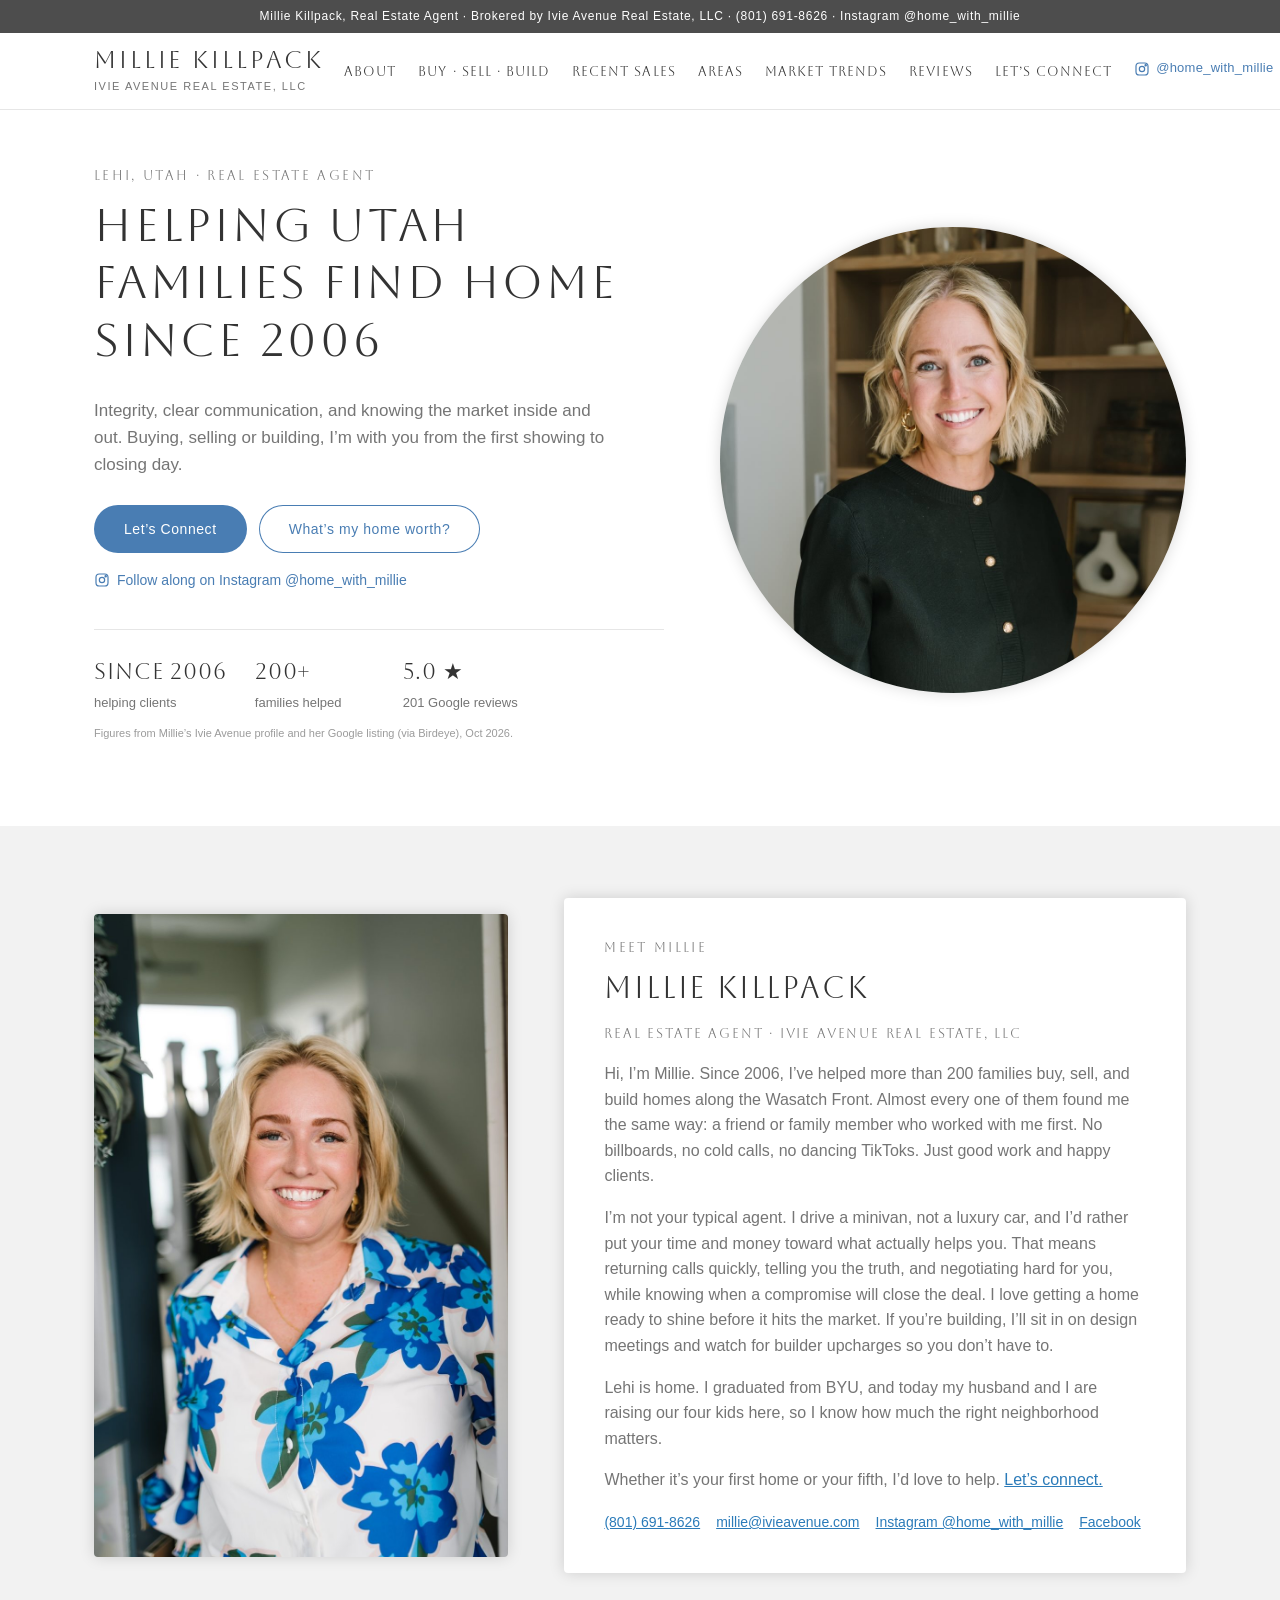
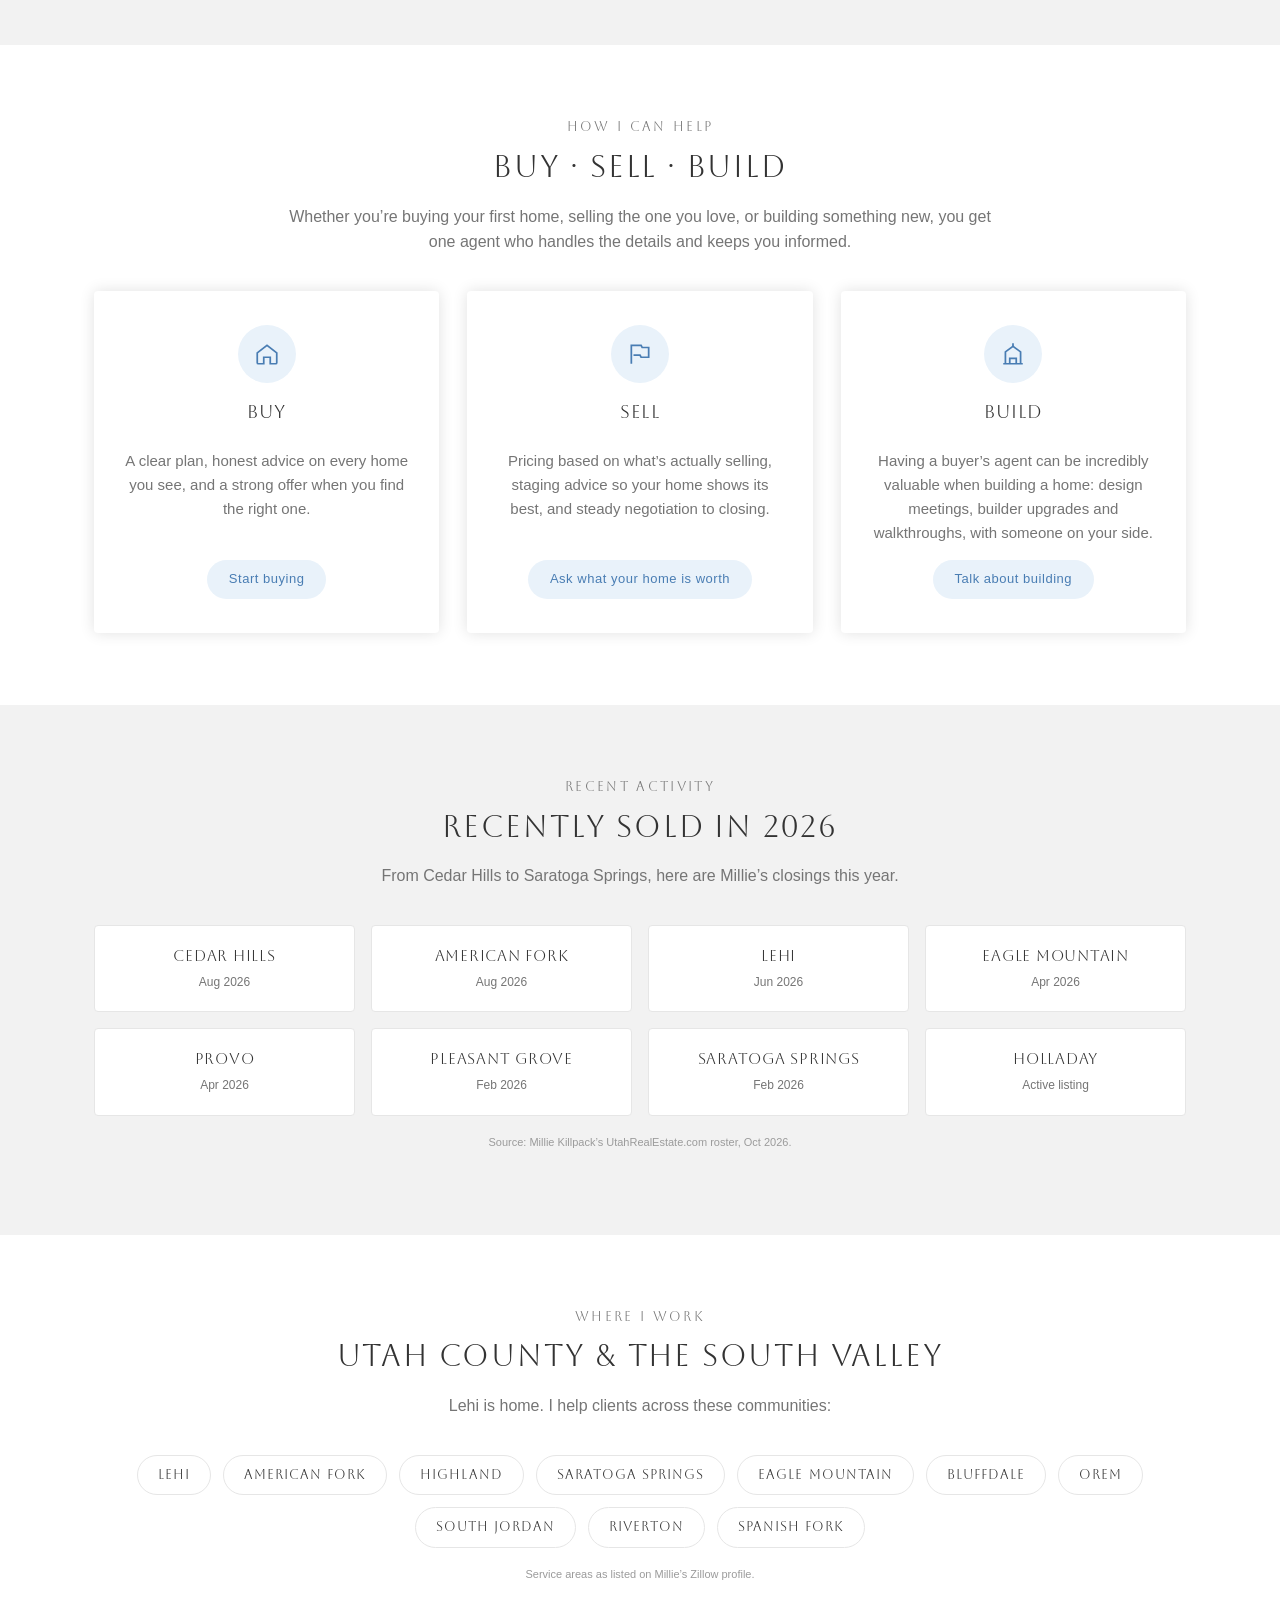
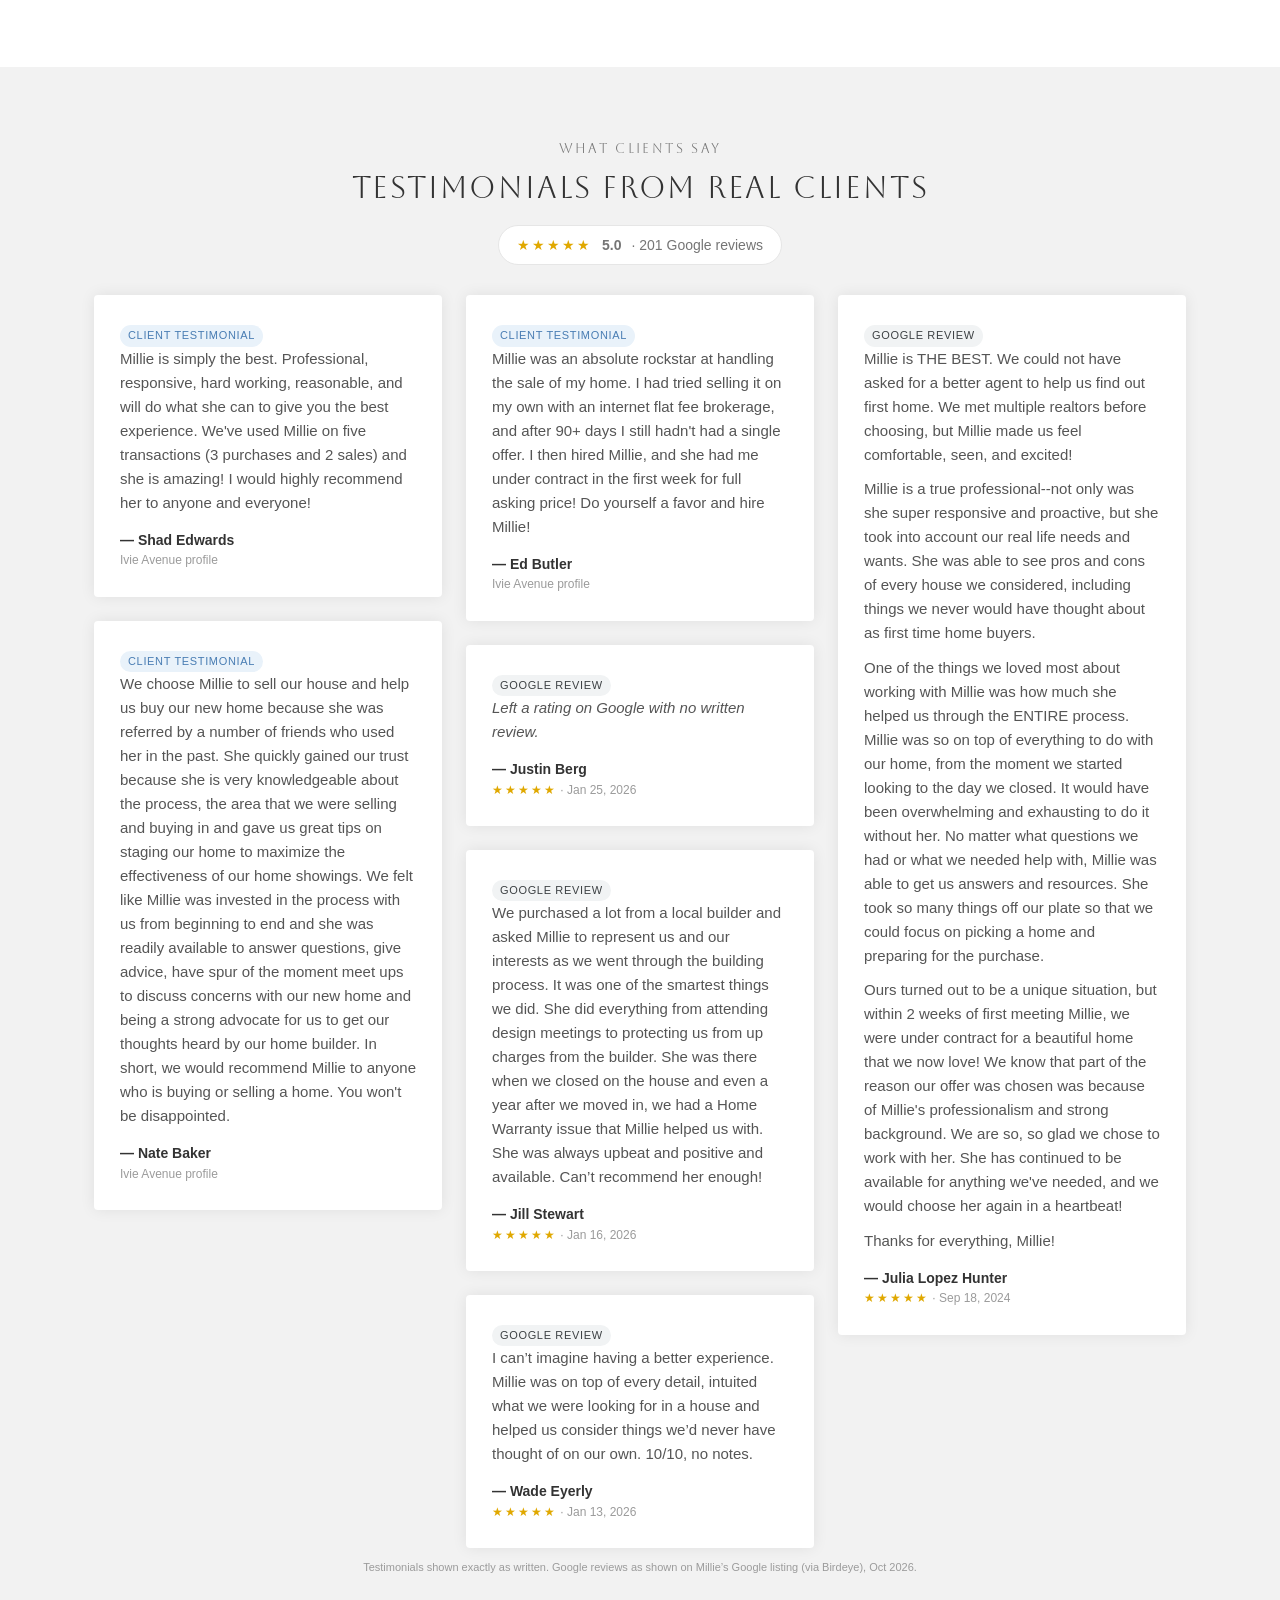
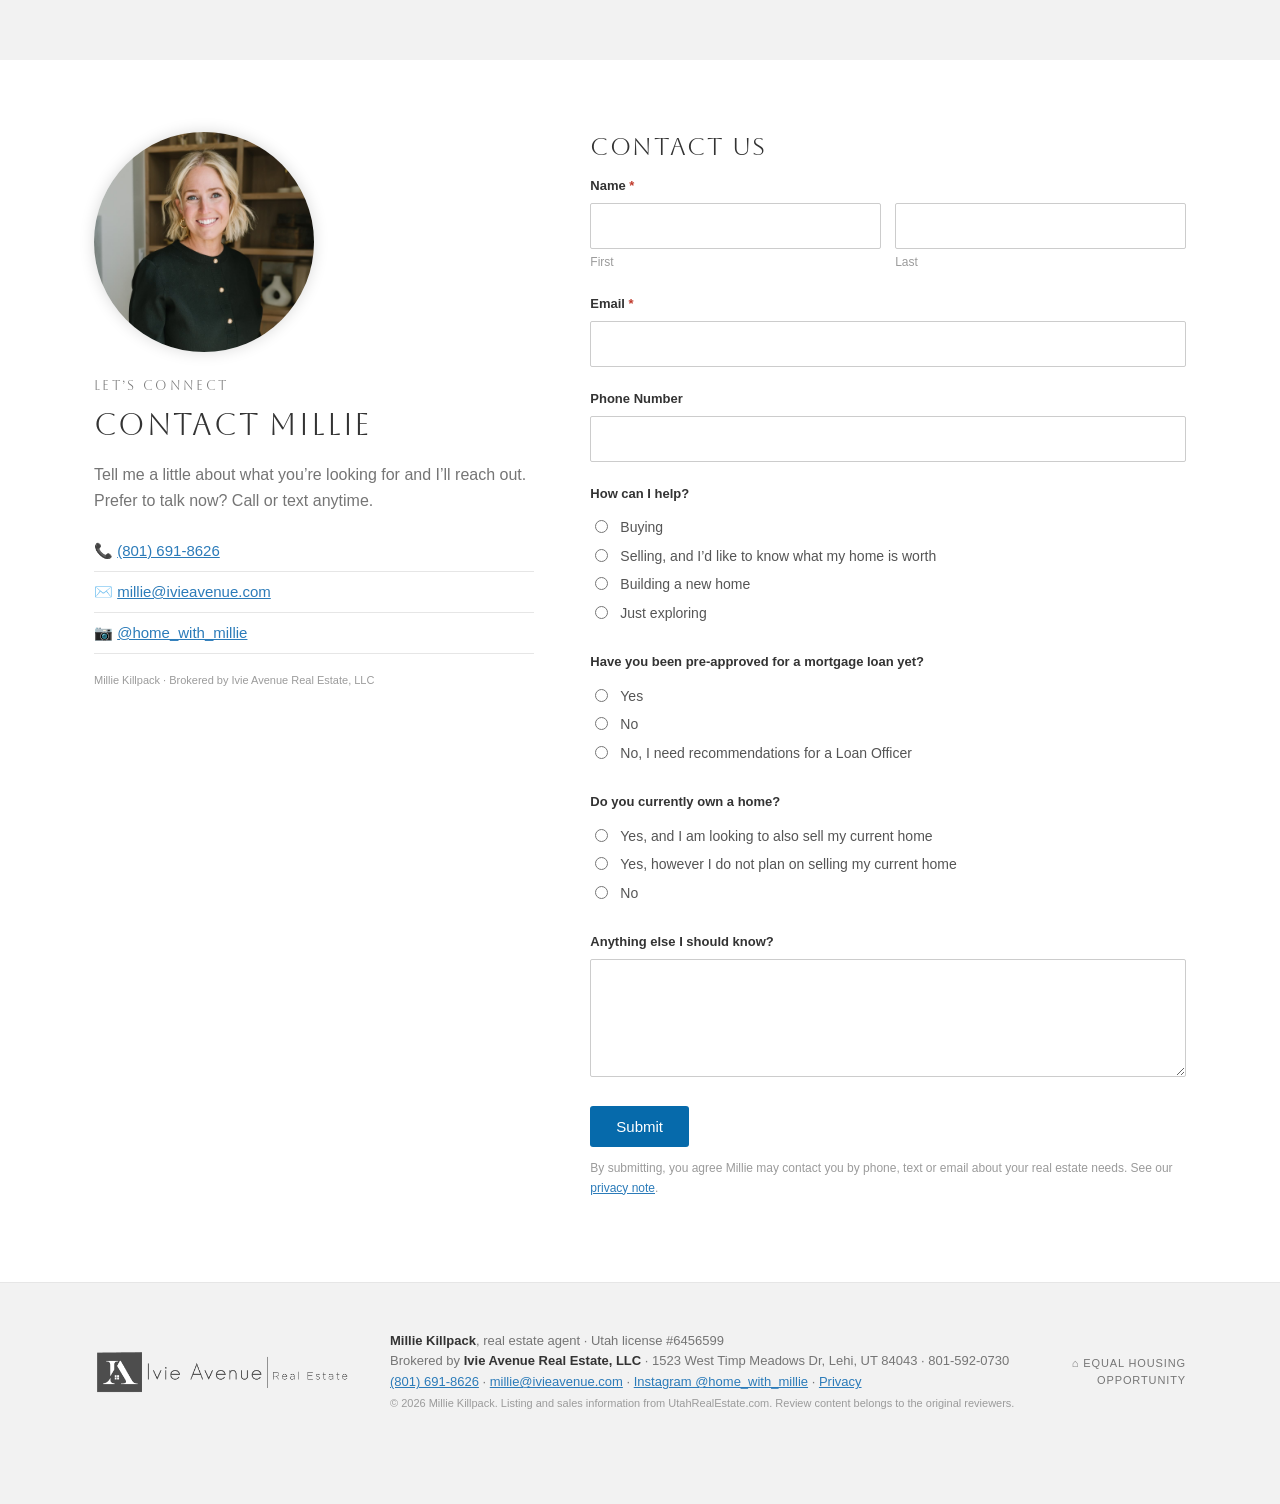
==== index.html @ 997ebac5 "Launch on github.io: hold CNAME until DNS is ready; thank-you redirect to github.io" ====
<!doctype html><html lang="en"><head><meta charset="utf-8"><meta name="viewport" content="width=device-width,initial-scale=1">
<title>Millie Killpack | Lehi, Utah Real Estate Agent | Ivie Avenue Real Estate</title><meta name="description" content="Millie Killpack helps families buy, sell and build homes in Lehi and Utah County. Brokered by Ivie Avenue Real Estate, LLC.">
<link rel="preload" href="fonts/aboreto.woff2" as="font" type="font/woff2" crossorigin><link rel="stylesheet" href="styles.css"></head><body>
<div class="topbar">Millie Killpack, Real Estate Agent · Brokered by Ivie Avenue Real Estate, LLC · <a href="tel:+18016918626">(801) 691-8626</a> · <a href="https://www.instagram.com/home_with_millie/" target="_blank" rel="noopener">Instagram @home_with_millie</a></div>
<header class="site"><div class="hdr"><a class="brand" href="index.html#top"><span class="nm">Millie Killpack</span><span class="bk">Ivie Avenue Real Estate, LLC</span></a>
<button class="menu-btn" aria-expanded="false" aria-controls="nav" onclick="var n=document.getElementById('nav');n.classList.toggle('open');this.setAttribute('aria-expanded',n.classList.contains('open'))">Menu ☰</button>
<nav class="main" id="nav"><ul><li><a href="index.html#about">About</a></li><li><a href="index.html#services">Buy · Sell · Build</a></li><li><a href="index.html#sold">Recent Sales</a></li><li><a href="index.html#areas">Areas</a></li><li><a href="market.html">Market Trends</a></li><li><a href="index.html#reviews">Reviews</a></li><li><a href="index.html#connect">Let’s Connect</a></li><li><a class="ig" href="https://www.instagram.com/home_with_millie/" target="_blank" rel="noopener" aria-label="Instagram @home_with_millie"><svg width="16" height="16" viewBox="0 0 24 24" fill="none" stroke="currentColor" stroke-width="1.8" aria-hidden="true"><rect x="3" y="3" width="18" height="18" rx="5"/><circle cx="12" cy="12" r="4"/><circle cx="17.5" cy="6.5" r="1" fill="currentColor"/></svg> <span>@home_with_millie</span></a></li></ul></nav></div></header>
<main id="top">
<section class="hero"><div class="wrap grid"><div>
<p class="eyebrow">Lehi, Utah · Real estate agent</p>
<h1>Helping Utah families find home since 2006</h1>
<p class="intro">Integrity, clear communication, and knowing the market inside and out. Buying, selling or building, I’m with you from the first showing to closing day.</p>
<div class="ctas"><a class="btn" href="#connect">Let’s Connect</a><a class="btn ghost" href="#value">What’s my home worth?</a></div>
<p class="hero-ig"><a href="https://www.instagram.com/home_with_millie/" target="_blank" rel="noopener"><svg width="16" height="16" viewBox="0 0 24 24" fill="none" stroke="currentColor" stroke-width="1.8" aria-hidden="true"><rect x="3" y="3" width="18" height="18" rx="5"/><circle cx="12" cy="12" r="4"/><circle cx="17.5" cy="6.5" r="1" fill="currentColor"/></svg> Follow along on Instagram @home_with_millie</a></p>
<div class="proof"><div><b>Since 2006</b><span>helping clients</span></div><div><b>200+</b><span>families helped</span></div><div><b>5.0 ★</b><span>201 Google reviews</span></div></div>
<p class="src">Figures from Millie’s Ivie Avenue profile and her Google listing (via Birdeye), Oct 2026.</p>
</div><div class="circle"><img src="img/millie-square.jpg" alt="Millie Killpack, Lehi real estate agent" width="1080" height="1080"></div></div></section>

<section class="band about" id="about"><div class="wrap grid">
<div class="photo"><img src="img/millie-portrait.jpg" alt="Millie Killpack" loading="lazy"></div>
<div class="card-float"><p class="eyebrow">Meet Millie</p><h2>Millie Killpack</h2><p class="eyebrow" style="letter-spacing:.14em">Real estate agent · Ivie Avenue Real Estate, LLC</p>
<p>Hi, I’m Millie. Since 2006, I’ve helped more than 200 families buy, sell, and build homes along the Wasatch Front. Almost every one of them found me the same way: a friend or family member who worked with me first. No billboards, no cold calls, no dancing TikToks. Just good work and happy clients.</p>
<p>I’m not your typical agent. I drive a minivan, not a luxury car, and I’d rather put your time and money toward what actually helps you. That means returning calls quickly, telling you the truth, and negotiating hard for you, while knowing when a compromise will close the deal. I love getting a home ready to shine before it hits the market. If you’re building, I’ll sit in on design meetings and watch for builder upcharges so you don’t have to.</p>
<p>Lehi is home. I graduated from BYU, and today my husband and I are raising our four kids here, so I know how much the right neighborhood matters.</p>
<p>Whether it’s your first home or your fifth, I’d love to help. <a href="#connect">Let’s connect.</a></p>
<div class="social"><a href="tel:+18016918626">(801) 691-8626</a><a href="mailto:millie@ivieavenue.com">millie@ivieavenue.com</a><a href="https://www.instagram.com/home_with_millie/" rel="noopener" target="_blank">Instagram @home_with_millie</a><a href="https://www.facebook.com/homewithmillie" rel="noopener" target="_blank">Facebook</a></div>
</div></div></section>

<section id="services"><div class="wrap center"><p class="eyebrow">How I can help</p><h2>Buy · Sell · Build</h2>
<p class="lead">Whether you’re buying your first home, selling the one you love, or building something new, you get one agent who handles the details and keeps you informed.</p>
<div class="cards">
<div class="card"><div class="ic"><svg width="26" height="26" viewBox="0 0 24 24" fill="none" stroke="currentColor" stroke-width="1.6"><path d="M3 11l9-7 9 7v9a1 1 0 0 1-1 1h-5v-6H9v6H4a1 1 0 0 1-1-1z"/></svg></div><h3>Buy</h3><p>A clear plan, honest advice on every home you see, and a strong offer when you find the right one.</p><a class="btn pill" href="#connect">Start buying</a></div>
<div class="card" id="value"><div class="ic"><svg width="26" height="26" viewBox="0 0 24 24" fill="none" stroke="currentColor" stroke-width="1.6"><path d="M4 21V4h9l1 2h6v9h-7l-1-2H6"/></svg></div><h3>Sell</h3><p>Pricing based on what’s actually selling, staging advice so your home shows its best, and steady negotiation to closing.</p><a class="btn pill" href="#connect">Ask what your home is worth</a></div>
<div class="card"><div class="ic"><svg width="26" height="26" viewBox="0 0 24 24" fill="none" stroke="currentColor" stroke-width="1.6"><path d="M3 21h18M5 21V10l7-5 7 5v11M9 21v-5h6v5"/><path d="M12 2v3"/></svg></div><h3>Build</h3><p>Having a buyer’s agent can be incredibly valuable when building a home: design meetings, builder upgrades and walkthroughs, with someone on your side.</p><a class="btn pill" href="#connect">Talk about building</a></div>
</div></div></section>

<section class="band" id="sold"><div class="wrap center"><p class="eyebrow">Recent activity</p><h2>Recently sold in 2026</h2>
<p class="lead">From Cedar Hills to Saratoga Springs, here are Millie’s closings this year.</p>
<div class="sold"><div><b>Cedar Hills</b><span>Aug 2026</span></div><div><b>American Fork</b><span>Aug 2026</span></div><div><b>Lehi</b><span>Jun 2026</span></div><div><b>Eagle Mountain</b><span>Apr 2026</span></div><div><b>Provo</b><span>Apr 2026</span></div><div><b>Pleasant Grove</b><span>Feb 2026</span></div><div><b>Saratoga Springs</b><span>Feb 2026</span></div><div><b>Holladay</b><span>Active listing</span></div></div>
<p class="src" style="margin-top:18px">Source: Millie Killpack’s UtahRealEstate.com roster, Oct 2026.</p>
</div></section>

<section id="areas"><div class="wrap center"><p class="eyebrow">Where I work</p><h2>Utah County &amp; the south valley</h2>
<p class="lead">Lehi is home. I help clients across these communities:</p>
<div class="areas"><span>Lehi</span><span>American Fork</span><span>Highland</span><span>Saratoga Springs</span><span>Eagle Mountain</span><span>Bluffdale</span><span>Orem</span><span>South Jordan</span><span>Riverton</span><span>Spanish Fork</span></div>
<p class="src" style="margin-top:18px">Service areas as listed on Millie’s Zillow profile.</p>
</div></section>

<section class="band" id="reviews"><div class="wrap center"><p class="eyebrow">What clients say</p><h2>Testimonials from real clients</h2>
<div class="rating"><span class="stars">★★★★★</span><b>5.0</b> · 201 Google reviews</div>
<div class="reviews" style="text-align:left"><article class="rev"><span class="tag">Client testimonial</span><blockquote><p>Millie is simply the best. Professional, responsive, hard working, reasonable, and will do what she can to give you the best experience. We&#x27;ve used Millie on five transactions (3 purchases and 2 sales) and she is amazing! I would highly recommend her to anyone and everyone!</p></blockquote><div class="who">— Shad Edwards</div><div class="meta">Ivie Avenue profile</div></article><article class="rev"><span class="tag">Client testimonial</span><blockquote><p>We choose Millie to sell our house and help us buy our new home because she was referred by a number of friends who used her in the past. She quickly gained our trust because she is very knowledgeable about the process, the area that we were selling and buying in and gave us great tips on staging our home to maximize the effectiveness of our home showings. We felt like Millie was invested in the process with us from beginning to end and she was readily available to answer questions, give advice, have spur of the moment meet ups to discuss concerns with our new home and being a strong advocate for us to get our thoughts heard by our home builder. In short, we would recommend Millie to anyone who is buying or selling a home. You won&#x27;t be disappointed.</p></blockquote><div class="who">— Nate Baker</div><div class="meta">Ivie Avenue profile</div></article><article class="rev"><span class="tag">Client testimonial</span><blockquote><p>Millie was an absolute rockstar at handling the sale of my home. I had tried selling it on my own with an internet flat fee brokerage, and after 90+ days I still hadn&#x27;t had a single offer. I then hired Millie, and she had me under contract in the first week for full asking price! Do yourself a favor and hire Millie!</p></blockquote><div class="who">— Ed Butler</div><div class="meta">Ivie Avenue profile</div></article><article class="rev"><span class="tag g">Google review</span><blockquote><p><em>Left a rating on Google with no written review.</em></p></blockquote><div class="who">— Justin Berg</div><div class="meta"><span class="stars" aria-label="5 out of 5 stars">★★★★★</span> · Jan 25, 2026</div></article><article class="rev"><span class="tag g">Google review</span><blockquote><p>We purchased a lot from a local builder and asked Millie to represent us and our interests as we went through the building process. It was one of the smartest things we did. She did everything from attending design meetings to protecting us from up charges from the builder. She was there when we closed on the house and even a year after we moved in, we had a Home Warranty issue that Millie helped us with. She was always upbeat and positive and available. Can’t recommend her enough!</p></blockquote><div class="who">— Jill Stewart</div><div class="meta"><span class="stars" aria-label="5 out of 5 stars">★★★★★</span> · Jan 16, 2026</div></article><article class="rev"><span class="tag g">Google review</span><blockquote><p>I can’t imagine having a better experience. Millie was on top of every detail, intuited what we were looking for in a house and helped us consider things we’d never have thought of on our own. 10/10, no notes.</p></blockquote><div class="who">— Wade Eyerly</div><div class="meta"><span class="stars" aria-label="5 out of 5 stars">★★★★★</span> · Jan 13, 2026</div></article><article class="rev"><span class="tag g">Google review</span><blockquote><p>Millie is THE BEST. We could not have asked for a better agent to help us find out first home. We met multiple realtors before choosing, but Millie made us feel comfortable, seen, and excited!</p><p>Millie is a true professional--not only was she super responsive and proactive, but she took into account our real life needs and wants. She was able to see pros and cons of every house we considered, including things we never would have thought about as first time home buyers.</p><p>One of the things we loved most about working with Millie was how much she helped us through the ENTIRE process. Millie was so on top of everything to do with our home, from the moment we started looking to the day we closed. It would have been overwhelming and exhausting to do it without her. No matter what questions we had or what we needed help with, Millie was able to get us answers and resources. She took so many things off our plate so that we could focus on picking a home and preparing for the purchase.</p><p>Ours turned out to be a unique situation, but within 2 weeks of first meeting Millie, we were under contract for a beautiful home that we now love! We know that part of the reason our offer was chosen was because of Millie&#x27;s professionalism and strong background. We are so, so glad we chose to work with her. She has continued to be available for anything we&#x27;ve needed, and we would choose her again in a heartbeat!</p><p>Thanks for everything, Millie!</p></blockquote><div class="who">— Julia Lopez Hunter</div><div class="meta"><span class="stars" aria-label="5 out of 5 stars">★★★★★</span> · Sep 18, 2024</div></article></div>
<p class="src">Testimonials shown exactly as written. Google reviews as shown on Millie’s Google listing (via Birdeye), Oct 2026.</p>
</div></section>

<section class="connect" id="connect"><div class="wrap grid">
<div class="side"><div class="circle"><img src="img/millie-square.jpg" alt="Millie Killpack" loading="lazy"></div>
<p class="eyebrow">Let’s connect</p><h2>Contact Millie</h2>
<p>Tell me a little about what you’re looking for and I’ll reach out. Prefer to talk now? Call or text anytime.</p>
<ul class="contact-list"><li>📞 <a href="tel:+18016918626">(801) 691-8626</a></li><li>✉️ <a href="mailto:millie@ivieavenue.com">millie@ivieavenue.com</a></li><li>📷 <a href="https://www.instagram.com/home_with_millie/" target="_blank" rel="noopener">@home_with_millie</a></li></ul>
<p class="src">Millie Killpack · Brokered by Ivie Avenue Real Estate, LLC</p></div>
<div><h2 style="font-size:24px">Contact us</h2>
<!-- Form posts to FormSubmit, which emails milliekillpack@gmail.com. The first real submission sends Millie a one-time activation link. -->
<form id="lead-form" data-preview="false" data-live-action="https://formsubmit.co/milliekillpack@gmail.com" action="#" method="post" novalidate>
<input type="hidden" name="_subject" value="New website inquiry: milliekillpack.com">
<input type="hidden" name="_template" value="table">
<input type="hidden" name="_next" value="https://briganator.github.io/millie-killpack/thanks.html">
<input type="text" name="_honey" class="hp" tabindex="-1" autocomplete="off" aria-hidden="true">
<div class="fld"><label>Name <span class="req">*</span></label><div class="row2"><div><input type="text" id="first" name="First name" autocomplete="given-name" required aria-label="First name"><span class="sub">First</span></div><div><input type="text" id="last" name="Last name" autocomplete="family-name" required aria-label="Last name"><span class="sub">Last</span></div></div></div>
<div class="fld"><label for="email">Email <span class="req">*</span></label><input type="email" id="email" name="email" autocomplete="email" required></div>
<div class="fld"><label for="phone">Phone Number</label><input type="tel" id="phone" name="Phone" autocomplete="tel"></div>
<fieldset><legend>How can I help?</legend>
<label class="opt"><input type="radio" name="How can I help" value="Buying"> Buying</label><label class="opt"><input type="radio" name="How can I help" value="Selling"> Selling, and I’d like to know what my home is worth</label><label class="opt"><input type="radio" name="How can I help" value="Building"> Building a new home</label><label class="opt"><input type="radio" name="How can I help" value="Exploring"> Just exploring</label></fieldset>
<fieldset><legend>Have you been pre-approved for a mortgage loan yet?</legend>
<label class="opt"><input type="radio" name="Pre-approved" value="Yes"> Yes</label><label class="opt"><input type="radio" name="Pre-approved" value="No"> No</label><label class="opt"><input type="radio" name="Pre-approved" value="Need loan officer"> No, I need recommendations for a Loan Officer</label></fieldset>
<fieldset><legend>Do you currently own a home?</legend>
<label class="opt"><input type="radio" name="Owns a home" value="Yes, selling"> Yes, and I am looking to also sell my current home</label><label class="opt"><input type="radio" name="Owns a home" value="Yes, keeping"> Yes, however I do not plan on selling my current home</label><label class="opt"><input type="radio" name="Owns a home" value="No"> No</label></fieldset>
<div class="fld"><label for="msg">Anything else I should know?</label><textarea id="msg" name="Message" rows="4"></textarea></div>
<button class="submit" type="submit">Submit</button>
<p class="consent">By submitting, you agree Millie may contact you by phone, text or email about your real estate needs. See our <a href="privacy.html">privacy note</a>.</p>
<div class="form-msg" role="status"></div>
</form></div></div></section>
</main><footer><div class="wrap grid"><img class="logo" src="img/Ivie_Ave_bannerlogo.png" alt="Ivie Avenue Real Estate, LLC logo">
<div class="disc"><b>Millie Killpack</b>, real estate agent · Utah license #6456599<br>
Brokered by <b>Ivie Avenue Real Estate, LLC</b> · 1523 West Timp Meadows Dr, Lehi, UT 84043 · 801-592-0730<br>
<a href="tel:+18016918626">(801) 691-8626</a> · <a href="mailto:millie@ivieavenue.com">millie@ivieavenue.com</a> · <a href="https://www.instagram.com/home_with_millie/" target="_blank" rel="noopener">Instagram @home_with_millie</a> · <a href="privacy.html">Privacy</a><br>
<span class="src">© 2026 Millie Killpack. Listing and sales information from UtahRealEstate.com. Review content belongs to the original reviewers.</span></div>
<div class="eho">⌂ Equal Housing<br>Opportunity</div></div></footer>
<div class="mbar"><a href="tel:+18016918626">Call</a><a href="sms:+18016918626">Text</a><a href="index.html#connect">Connect</a></div><script>
document.querySelectorAll('nav.main a').forEach(a=>a.addEventListener('click',()=>document.getElementById('nav').classList.remove('open')));
document.querySelectorAll('form[data-live-action]').forEach(f=>{
 if(f.dataset.preview!=='true'){f.action=f.dataset.liveAction;f.noValidate=false;return;}
 f.addEventListener('submit',e=>{e.preventDefault();if(!f.reportValidity())return;var m=f.querySelector('.form-msg');m.style.display='block';m.textContent='Preview only: this form is switched off until launch, so nothing was sent. Please call or text Millie at (801) 691-8626 or email millie@ivieavenue.com.';});
});
</script></body></html>
---- styles.css ----
@font-face{font-family:'Aboreto';src:url(fonts/aboreto.woff2) format('woff2');font-weight:400;font-display:swap}
:root{--charcoal:#4d4d4d;--ink:#333;--text:#757575;--gray:#f2f2f2;--line:#e6e6e6;--blue:#497db3;--blue-dk:#066aab;--blue-lt:#a2b6d7;--pill:#e9f2fa;--max:1140px}
*{box-sizing:border-box}html{scroll-behavior:smooth}
body{margin:0;font-family:"Helvetica Neue",Helvetica,Arial,sans-serif;font-size:16px;line-height:1.6;color:var(--text);background:#fff}
img{max-width:100%;display:block}
h1,h2,h3,.display{font-family:'Aboreto',Georgia,serif;font-weight:400;color:var(--ink);text-transform:uppercase;letter-spacing:.06em;line-height:1.25;margin:0 0 .6em}
h1{font-size:clamp(28px,4.4vw,46px)}h2{font-size:clamp(22px,3vw,30px)}h3{font-size:18px}
a{color:#2b7bb9}
.wrap{max-width:var(--max);margin:0 auto;padding:0 24px}
section{padding:72px 0}
.band{background:var(--gray)}
.eyebrow{font-family:'Aboreto',serif;text-transform:uppercase;letter-spacing:.18em;font-size:13px;color:var(--text);margin:0 0 10px}
.center{text-align:center}.lead{max-width:720px;margin:0 auto 36px}
.btn{display:inline-block;background:var(--blue);color:#fff;text-decoration:none;padding:13px 30px;border-radius:9999px;font-size:14px;letter-spacing:.04em;border:0;cursor:pointer;transition:background .2s}
.btn:hover{background:#3b6a9c}
.btn.pill{background:var(--pill);color:var(--blue);padding:9px 22px;font-size:13px}.btn.pill:hover{background:#d8e7f6}
.btn.ghost{background:transparent;color:var(--blue);box-shadow:inset 0 0 0 1px var(--blue)}
/* header */
.topbar{background:var(--charcoal);color:#fff;font-size:12px;letter-spacing:.06em;text-align:center;padding:7px 12px}
.topbar a{color:#fff;text-decoration:none}
header.site{background:#fff;border-bottom:1px solid var(--line);position:sticky;top:0;z-index:50}
.hdr{display:flex;align-items:center;justify-content:space-between;gap:20px;padding:14px 24px;max-width:var(--max);margin:0 auto}
.brand{display:flex;flex-direction:column;text-decoration:none}
.brand .nm{font-family:'Aboreto',serif;font-size:24px;color:var(--ink);letter-spacing:.12em;line-height:1.1}
.brand .bk{font-size:11px;letter-spacing:.14em;text-transform:uppercase;color:var(--text);margin-top:4px}
nav.main ul{list-style:none;display:flex;gap:26px;margin:0;padding:0}
nav.main a{font-family:'Aboreto',serif;text-transform:uppercase;font-size:13px;letter-spacing:.08em;color:var(--ink);text-decoration:none}
nav.main a:hover{color:var(--blue)}
.menu-btn{display:none;background:none;border:1px solid var(--line);border-radius:4px;padding:8px 10px;font-size:14px;color:var(--ink)}
/* hero */
.hero{padding:56px 0 72px}
.hero .grid{display:grid;grid-template-columns:1.1fr .9fr;gap:56px;align-items:center}
.hero p.intro{font-size:17px;max-width:520px}
.hero .ctas{display:flex;gap:12px;flex-wrap:wrap;margin-top:26px}
.circle{border-radius:50%;overflow:hidden;aspect-ratio:1/1;box-shadow:0 0 15px rgba(0,0,0,.15)}
.circle img{width:100%;height:100%;object-fit:cover;object-position:50% 22%}
.proof{display:flex;gap:28px;flex-wrap:wrap;margin-top:34px;padding-top:24px;border-top:1px solid var(--line)}
.proof div{min-width:120px}.proof b{display:block;font-family:'Aboreto',serif;font-weight:400;font-size:22px;color:var(--ink);letter-spacing:.04em}
.proof span{font-size:13px}
.src{font-size:11px;color:#9b9b9b}
/* about */
.about .grid{display:grid;grid-template-columns:.8fr 1.2fr;gap:56px;align-items:center}
.about .photo{border-radius:4px;overflow:hidden;box-shadow:0 0 15px rgba(0,0,0,.15)}
.card-float{background:#fff;padding:40px;box-shadow:0 0 15px rgba(0,0,0,.15);border-radius:4px}
.social{display:flex;gap:16px;flex-wrap:wrap;margin-top:18px;font-size:14px}
/* services */
.cards{display:grid;grid-template-columns:repeat(3,1fr);gap:28px}
.card{background:#fff;box-shadow:0 0 15px rgba(0,0,0,.12);border-radius:4px;padding:34px 28px;text-align:center;display:flex;flex-direction:column;align-items:center}
.card .ic{width:58px;height:58px;border-radius:50%;background:var(--pill);display:grid;place-items:center;margin-bottom:18px;color:var(--blue)}
.card p{font-size:15px;flex:1}
/* sold */
.sold{display:grid;grid-template-columns:repeat(4,1fr);gap:16px}
.sold div{background:#fff;border:1px solid var(--line);border-radius:4px;padding:18px;text-align:center}
.sold b{display:block;font-family:'Aboreto',serif;font-weight:400;color:var(--ink);font-size:15px;letter-spacing:.05em}
.sold span{font-size:12px}
/* areas */
.areas{display:flex;flex-wrap:wrap;gap:12px;justify-content:center}
.areas span{border:1px solid var(--line);border-radius:9999px;padding:9px 20px;font-family:'Aboreto',serif;font-size:13px;letter-spacing:.08em;color:var(--ink);background:#fff}
/* reviews */
.rating{display:inline-flex;align-items:center;gap:10px;background:#fff;border:1px solid var(--line);border-radius:9999px;padding:8px 18px;font-size:14px;margin-bottom:30px}
.stars{color:#e0a800;letter-spacing:2px}
.reviews{columns:3 300px;column-gap:24px}
.rev{break-inside:avoid;background:#fff;border-radius:4px;box-shadow:0 0 15px rgba(0,0,0,.08);padding:26px;margin:0 0 24px}
.rev blockquote{margin:0 0 14px;font-size:15px;color:#555}.rev blockquote p{margin:0 0 .7em}
.rev .who{font-weight:bold;color:var(--ink);font-size:14px}
.rev .meta{font-size:12px;color:#9b9b9b}
.tag{display:inline-block;font-size:11px;letter-spacing:.06em;text-transform:uppercase;padding:2px 8px;border-radius:9999px;background:var(--pill);color:var(--blue);margin-right:6px}
.tag.g{background:#f1f3f4;color:#3c4043}
/* form */
.connect .grid{display:grid;grid-template-columns:.85fr 1.15fr;gap:56px}
.connect .side .circle{max-width:220px;margin-bottom:24px}
.contact-list{list-style:none;padding:0;margin:18px 0;font-size:15px}.contact-list li{padding:8px 0;border-bottom:1px solid var(--line)}
form .row2{display:grid;grid-template-columns:1fr 1fr;gap:14px}
.fld{margin-bottom:22px}
.fld>label,.fld legend{display:block;font-weight:bold;font-size:13px;color:var(--ink);margin-bottom:6px;padding:0}
fieldset{border:0;margin:0 0 22px;padding:0}
.sub{font-size:12px;color:#9b9b9b;margin-top:4px;display:block}
input[type=text],input[type=email],input[type=tel],textarea{width:100%;font:inherit;font-size:15px;padding:10px 12px;border:1px solid #ccc;border-radius:2px;background:#fff;color:var(--ink)}
input:focus,textarea:focus{outline:2px solid var(--blue-lt);border-color:var(--blue)}
.opt{display:flex;gap:9px;align-items:flex-start;font-size:14px;margin:6px 0;color:#555}.opt input{margin-top:4px}
.req{color:#c0392b}
button.submit{background:var(--blue-dk);color:#fff;border:0;border-radius:3px;padding:12px 26px;font-size:15px;cursor:pointer}
.placeholder-note{background:#fff8e1;border:1px dashed #e0a800;color:#7a5b00;font-size:13px;padding:10px 14px;border-radius:4px;margin-bottom:22px}
.form-msg{display:none;margin-top:16px;padding:12px 14px;border-radius:4px;background:var(--pill);color:var(--blue);font-size:14px}
.consent{font-size:12px;color:#9b9b9b;margin-top:12px}
/* footer */
footer{background:var(--gray);padding:48px 0 90px;font-size:13px;border-top:1px solid var(--line)}
footer .grid{display:grid;grid-template-columns:auto 1fr auto;gap:36px;align-items:center}
footer .logo{width:260px}
footer .disc b{color:var(--ink)}
footer .eho{font-size:11px;letter-spacing:.08em;text-transform:uppercase;text-align:right}
.mbar{display:none}
@media (max-width:900px){
 nav.main{display:none;position:absolute;top:100%;left:0;right:0;background:#fff;border-bottom:1px solid var(--line)}
 nav.main.open{display:block}nav.main ul{flex-direction:column;gap:0;padding:8px 24px}nav.main li a{display:block;padding:12px 0;border-bottom:1px solid var(--line)}
 .menu-btn{display:block}
 .hero .grid,.about .grid,.connect .grid{grid-template-columns:1fr;gap:32px}
 .hero .grid .circle{max-width:300px;margin:0 auto;order:-1}
 .cards{grid-template-columns:1fr}.sold{grid-template-columns:repeat(2,1fr)}
 footer .grid{grid-template-columns:1fr;text-align:center}footer .logo{margin:0 auto}footer .eho{text-align:center}
 section{padding:52px 0}.card-float{padding:26px}
 .mbar{display:grid;grid-template-columns:1fr 1fr 1fr;position:fixed;bottom:0;left:0;right:0;z-index:60;background:var(--charcoal)}
 .mbar a{color:#fff;text-align:center;padding:14px 4px;font-size:13px;text-decoration:none;letter-spacing:.06em;text-transform:uppercase;border-right:1px solid #666}
 .mbar a:last-child{border:0;background:var(--blue)}
}
@media (max-width:520px){form .row2{grid-template-columns:1fr}.brand .nm{font-size:20px}}
.ph{background:#fff8e1;color:#7a5b00;padding:0 4px;border-radius:2px}
fieldset legend{display:block;font-weight:bold;font-size:13px;color:var(--ink);margin-bottom:6px;padding:0}
section[id],#value{scroll-margin-top:90px}
.hp{position:absolute!important;left:-9999px!important;width:1px;height:1px;opacity:0}
nav.main a.ig{display:inline-flex;align-items:center;gap:6px;color:var(--blue);text-transform:none;letter-spacing:.02em;font-family:"Helvetica Neue",Helvetica,Arial,sans-serif;font-size:13px}
nav.main a.ig svg{vertical-align:middle}
.hero-ig{margin:16px 0 0;font-size:14px}.hero-ig a{display:inline-flex;align-items:center;gap:7px;text-decoration:none;color:var(--blue)}
@media (max-width:1100px){
 nav.main{display:none;position:absolute;top:100%;left:0;right:0;background:#fff;border-bottom:1px solid var(--line)}
 nav.main.open{display:block}nav.main ul{flex-direction:column;align-items:stretch;gap:0;padding:8px 24px}nav.main li a{display:block;padding:12px 0;border-bottom:1px solid var(--line)}
 .menu-btn{display:block}
}
/* nav fit with Market Trends item */
nav.main a,.brand .nm,.brand .bk{white-space:nowrap}
nav.main ul{gap:22px;align-items:center}
@media (max-width:1240px) and (min-width:1101px){nav.main ul{gap:16px}nav.main a{font-size:12px}nav.main a.ig span{display:none}}
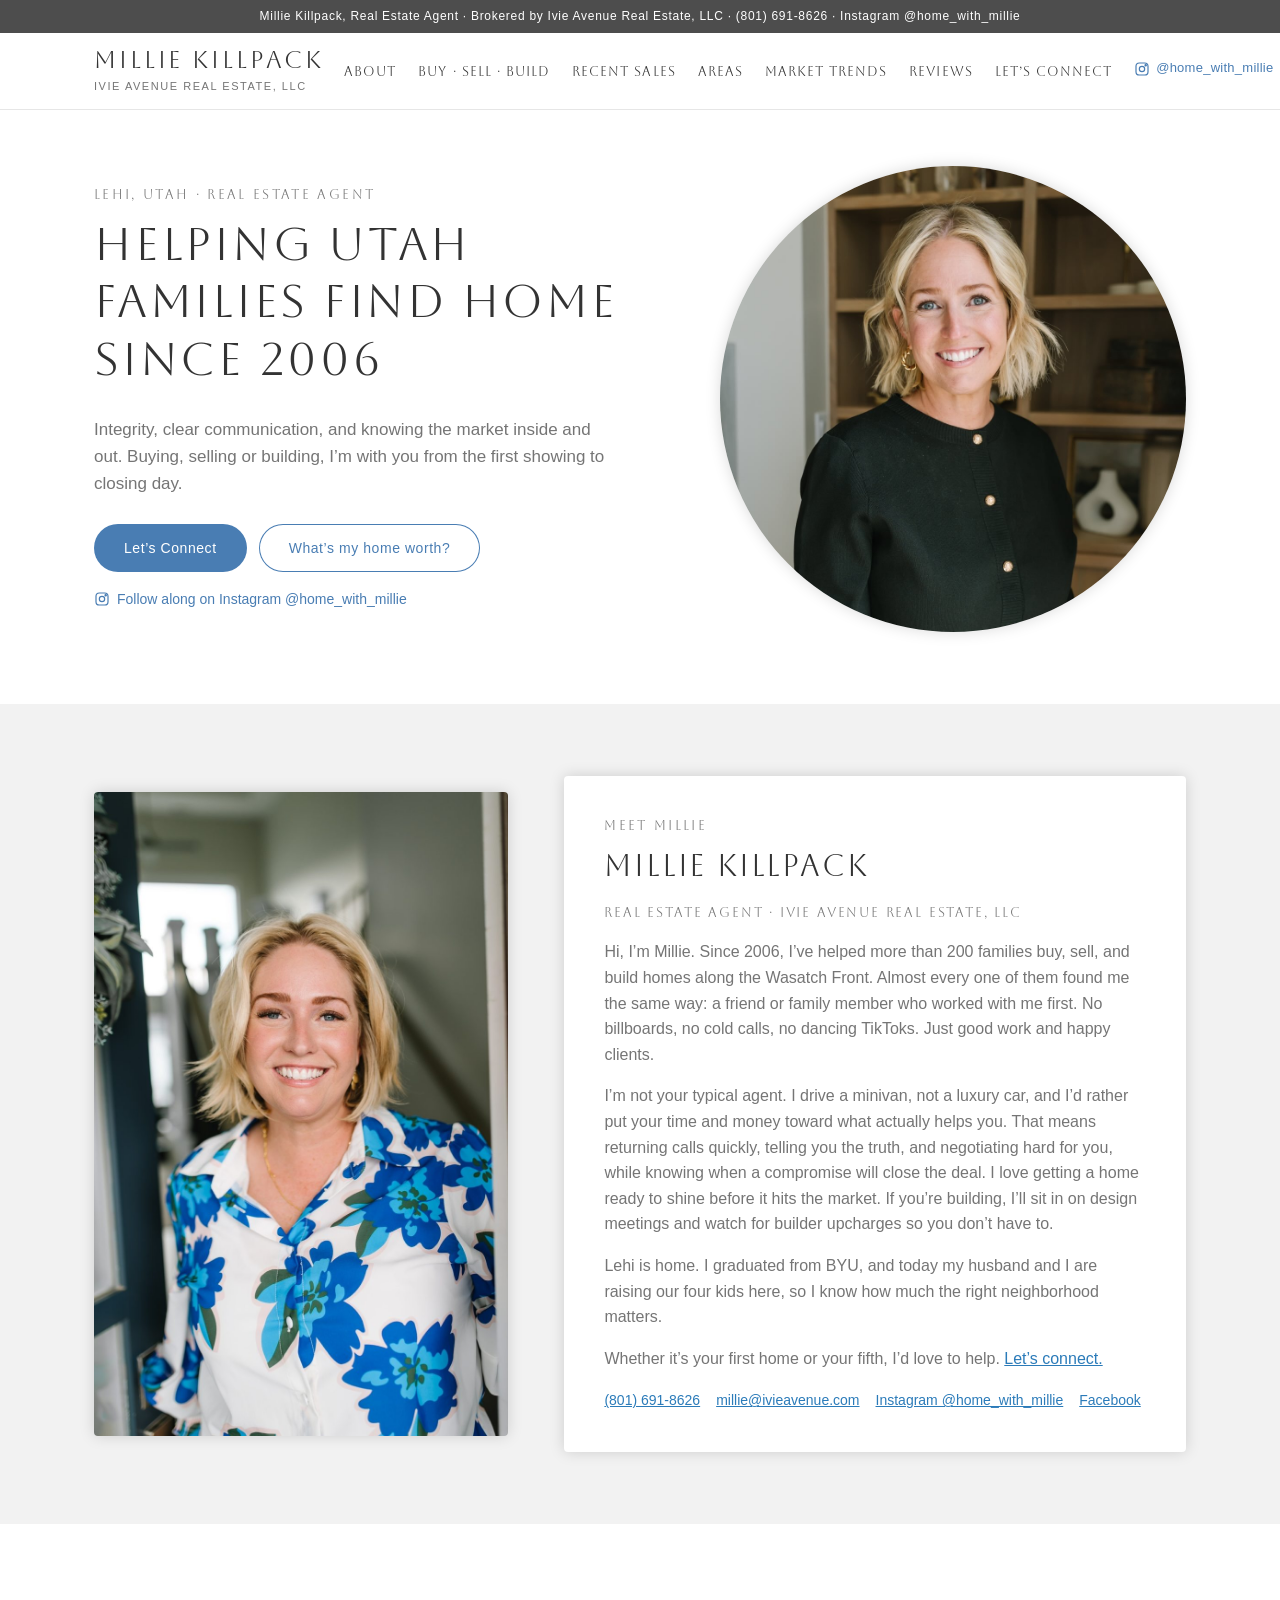
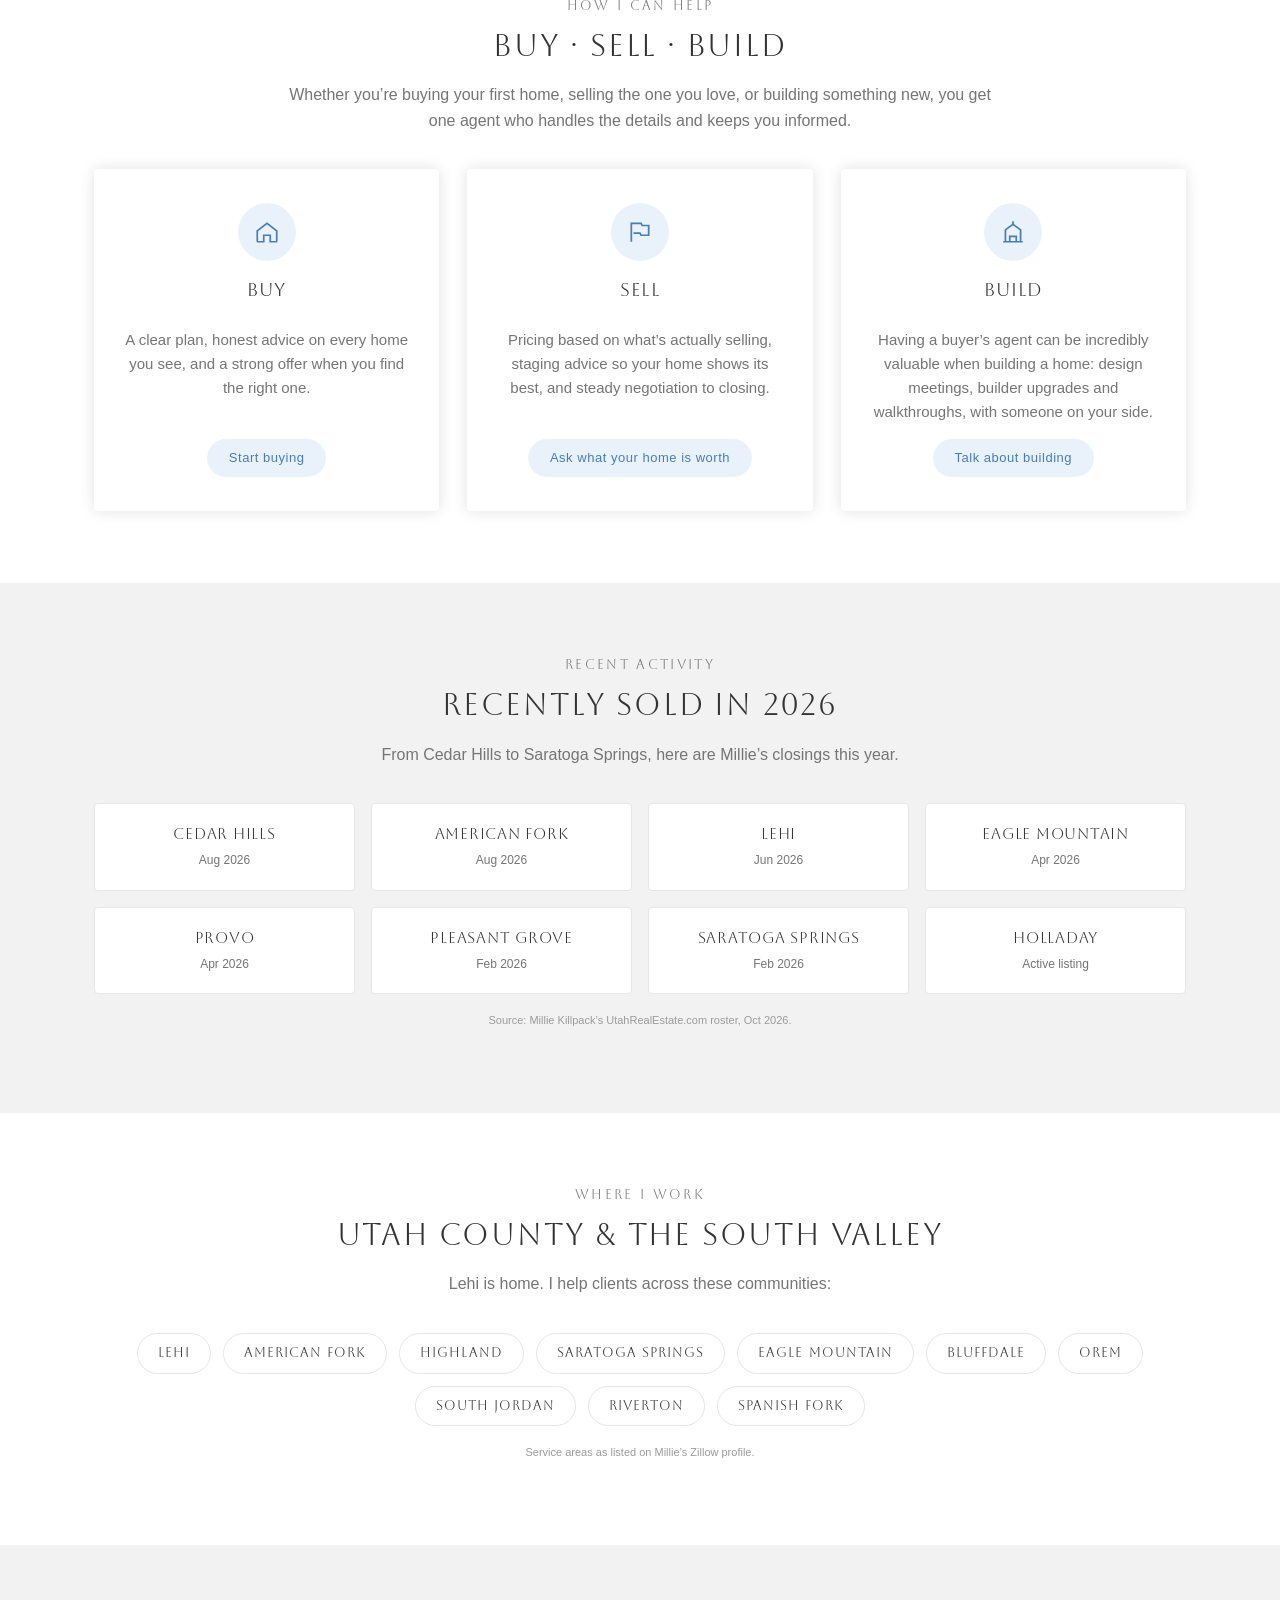
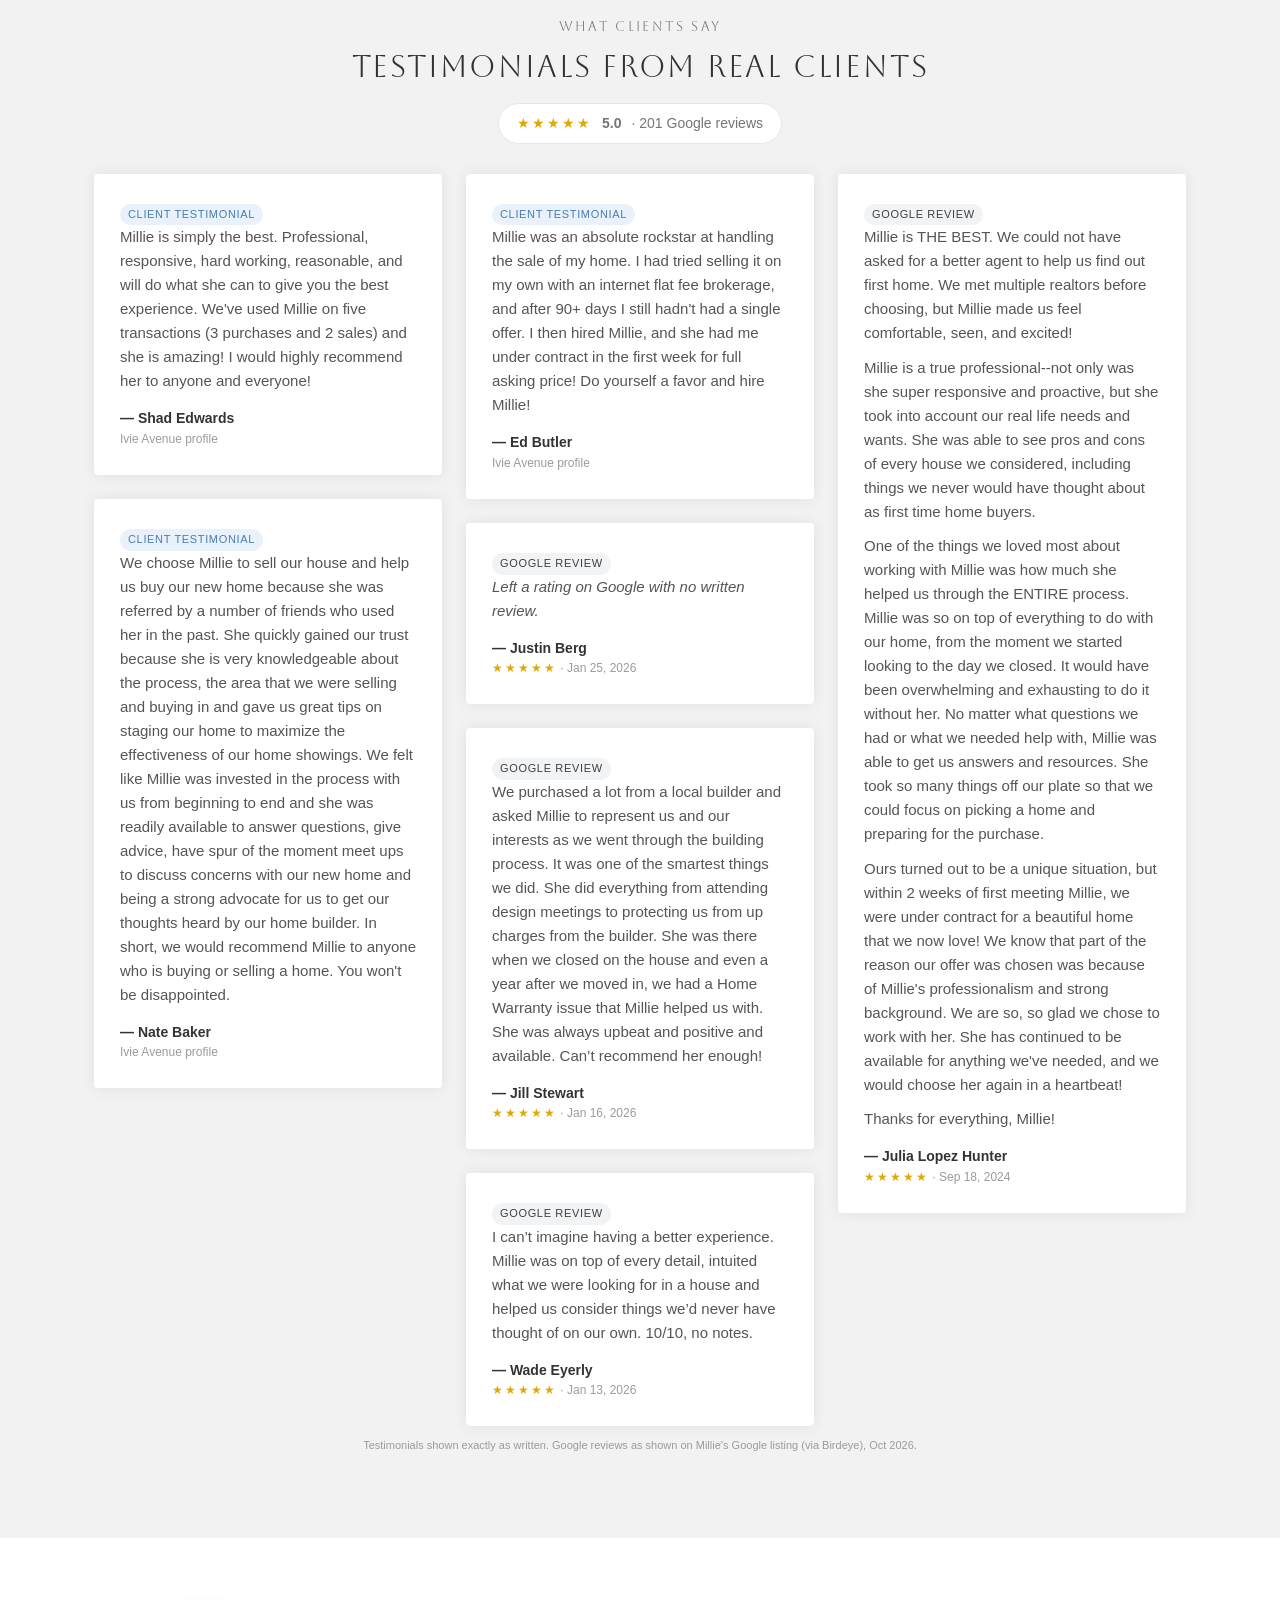
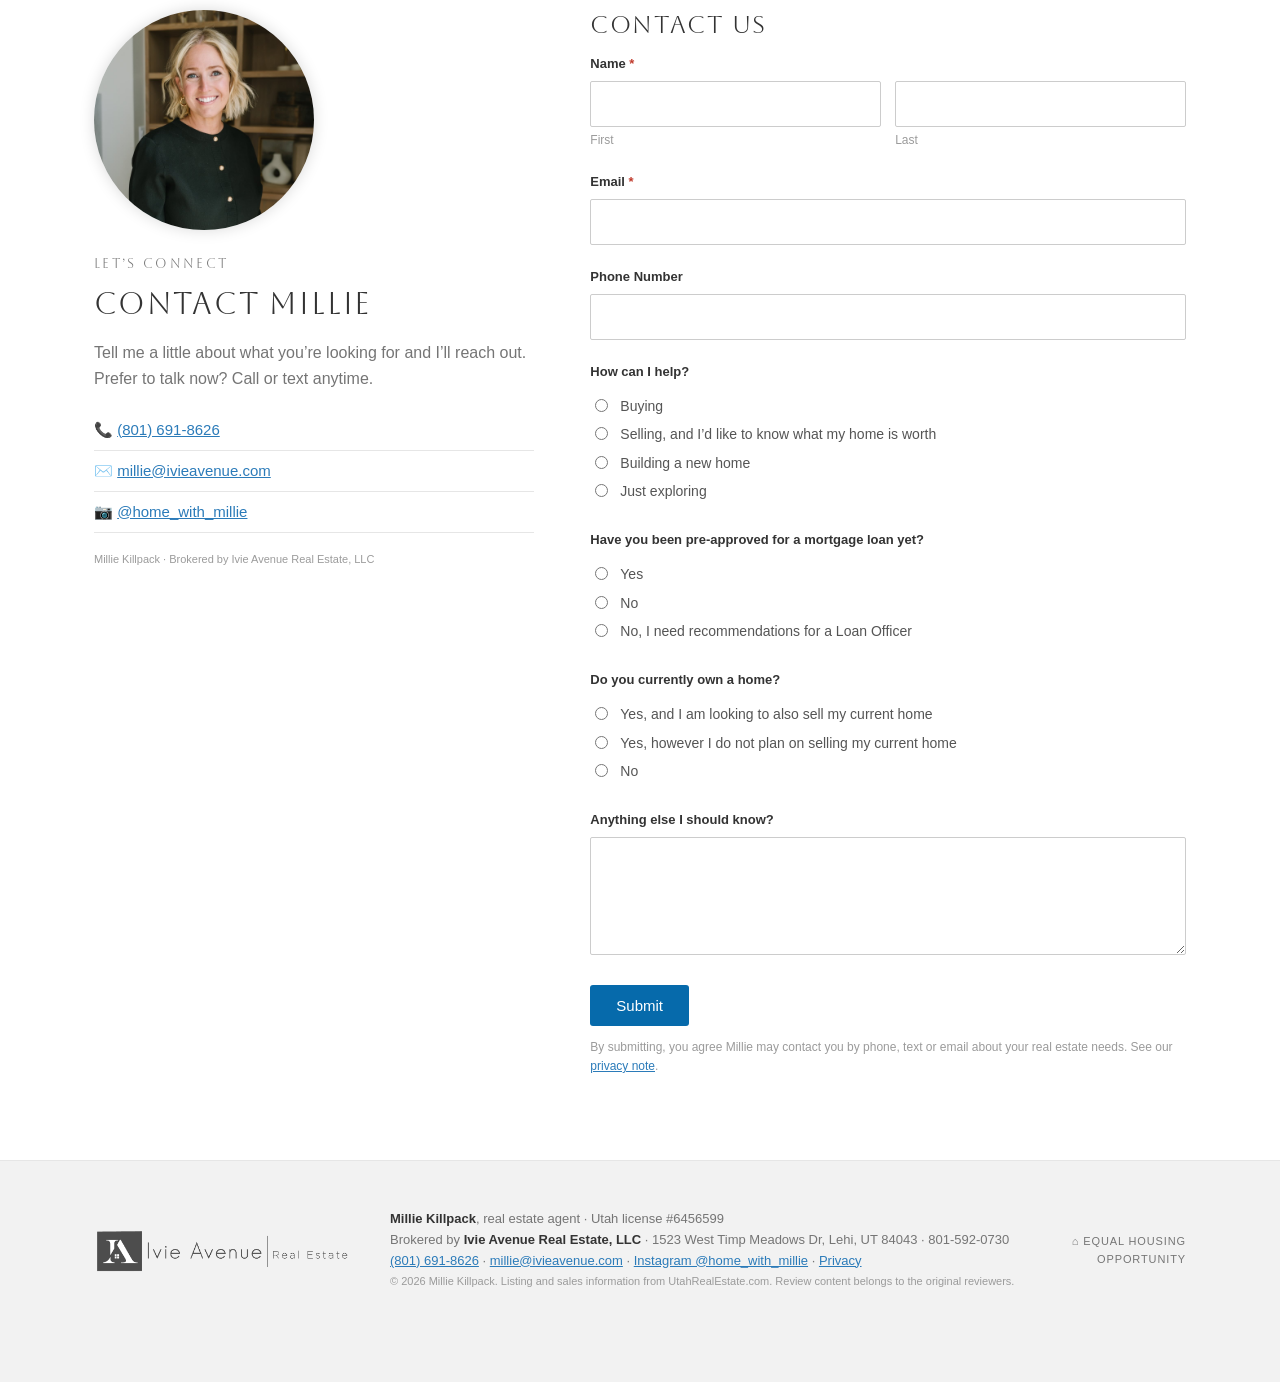
==== commit b970ebd4: "Remove hero stats strip" ====
--- a/index.html
+++ b/index.html
@@ -12,8 +12,7 @@
 <p class="intro">Integrity, clear communication, and knowing the market inside and out. Buying, selling or building, I’m with you from the first showing to closing day.</p>
 <div class="ctas"><a class="btn" href="#connect">Let’s Connect</a><a class="btn ghost" href="#value">What’s my home worth?</a></div>
 <p class="hero-ig"><a href="https://www.instagram.com/home_with_millie/" target="_blank" rel="noopener"><svg width="16" height="16" viewBox="0 0 24 24" fill="none" stroke="currentColor" stroke-width="1.8" aria-hidden="true"><rect x="3" y="3" width="18" height="18" rx="5"/><circle cx="12" cy="12" r="4"/><circle cx="17.5" cy="6.5" r="1" fill="currentColor"/></svg> Follow along on Instagram @home_with_millie</a></p>
-<div class="proof"><div><b>Since 2006</b><span>helping clients</span></div><div><b>200+</b><span>families helped</span></div><div><b>5.0 ★</b><span>201 Google reviews</span></div></div>
-<p class="src">Figures from Millie’s Ivie Avenue profile and her Google listing (via Birdeye), Oct 2026.</p>
+
 </div><div class="circle"><img src="img/millie-square.jpg" alt="Millie Killpack, Lehi real estate agent" width="1080" height="1080"></div></div></section>
 
 <section class="band about" id="about"><div class="wrap grid">
@@ -63,7 +62,7 @@
 <form id="lead-form" data-preview="false" data-live-action="https://formsubmit.co/milliekillpack@gmail.com" action="#" method="post" novalidate>
 <input type="hidden" name="_subject" value="New website inquiry: milliekillpack.com">
 <input type="hidden" name="_template" value="table">
-<input type="hidden" name="_next" value="https://briganator.github.io/millie-killpack/thanks.html">
+<input type="hidden" name="_next" value="https://milliekillpackhomes.com/thanks.html">
 <input type="text" name="_honey" class="hp" tabindex="-1" autocomplete="off" aria-hidden="true">
 <div class="fld"><label>Name <span class="req">*</span></label><div class="row2"><div><input type="text" id="first" name="First name" autocomplete="given-name" required aria-label="First name"><span class="sub">First</span></div><div><input type="text" id="last" name="Last name" autocomplete="family-name" required aria-label="Last name"><span class="sub">Last</span></div></div></div>
 <div class="fld"><label for="email">Email <span class="req">*</span></label><input type="email" id="email" name="email" autocomplete="email" required></div>
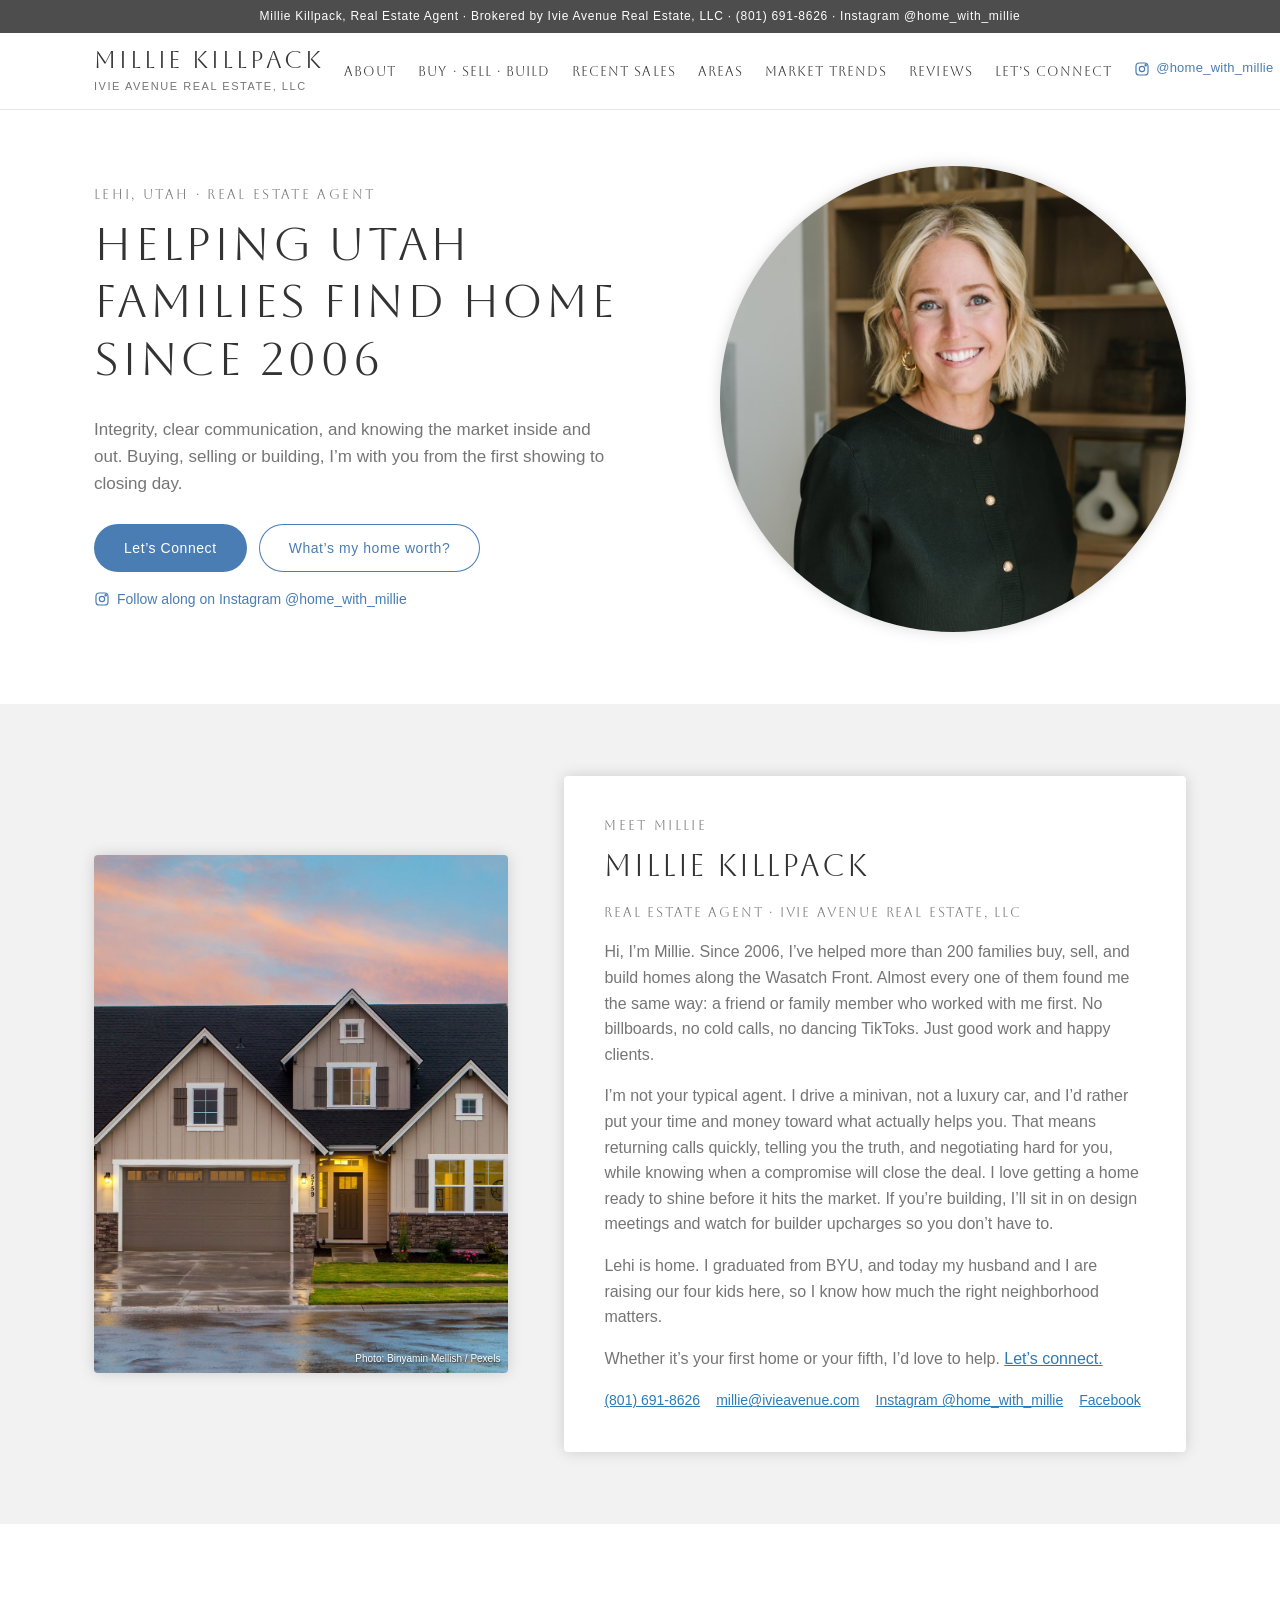
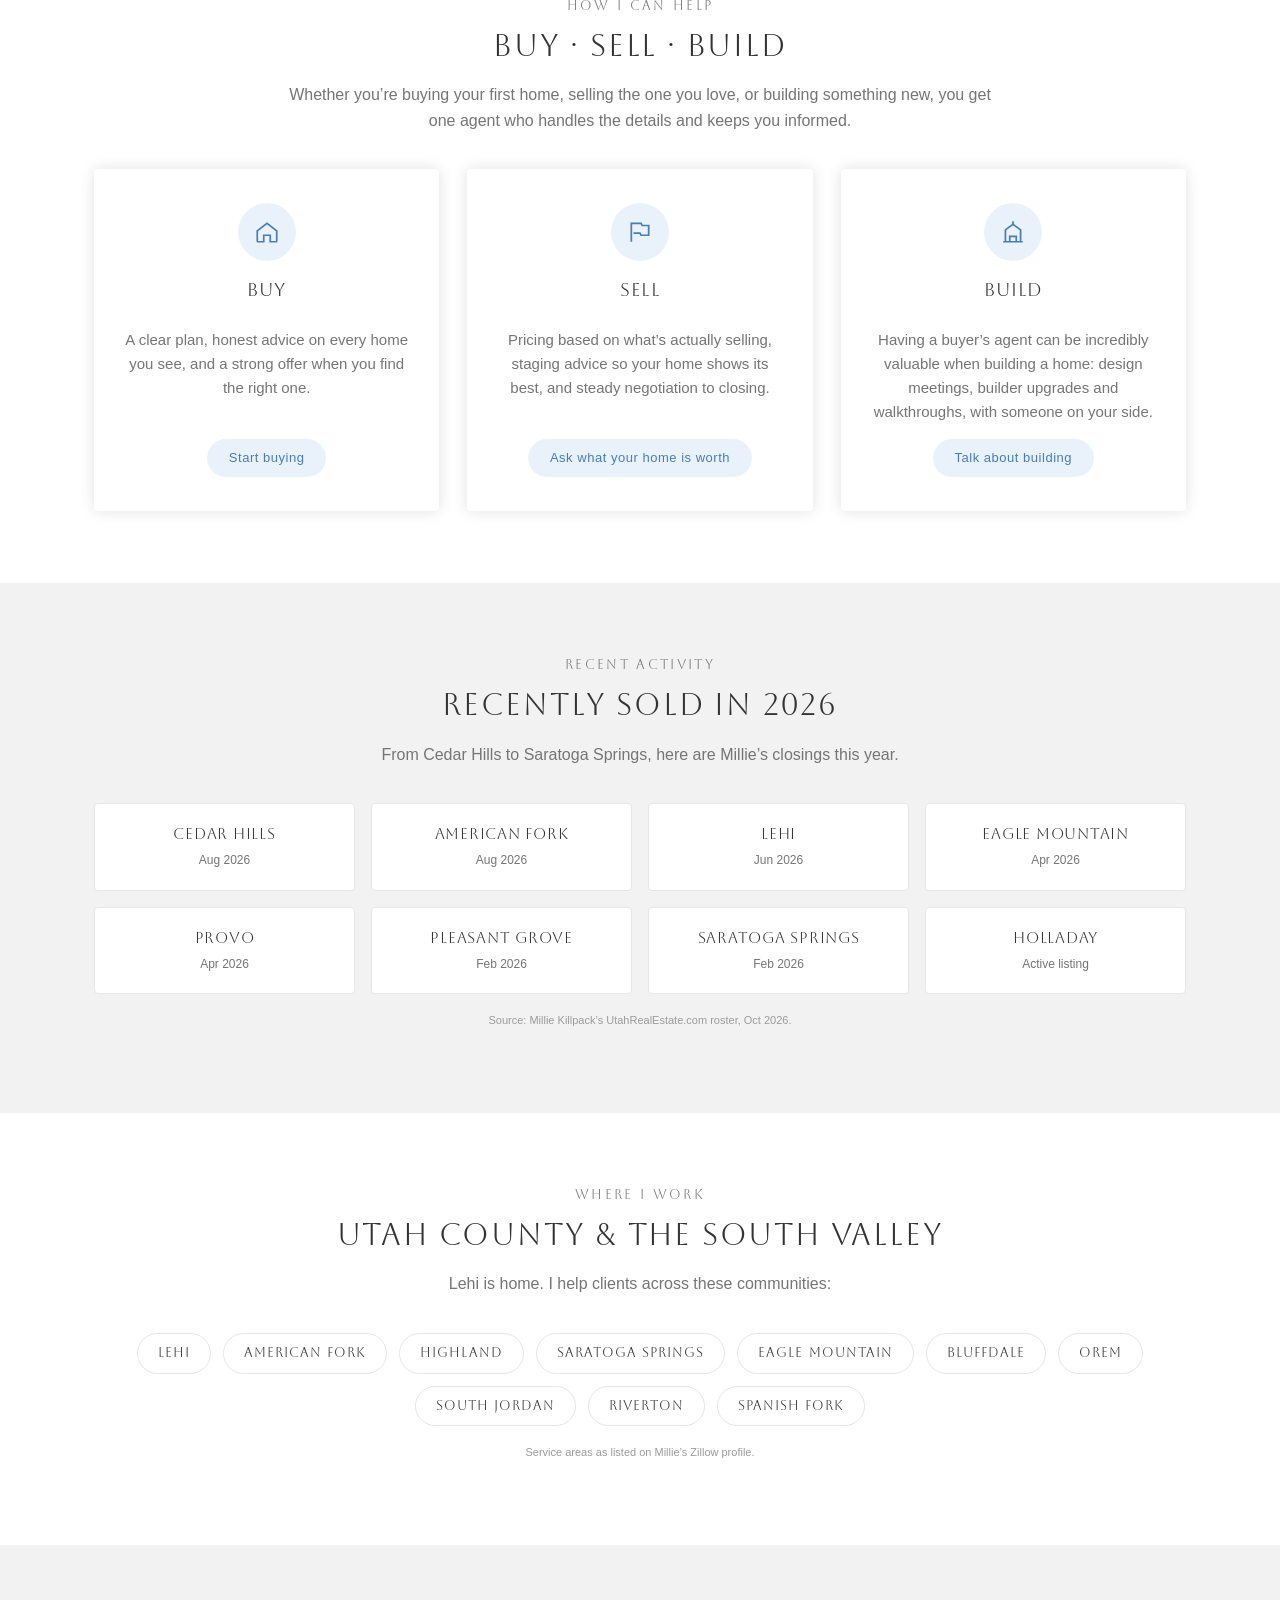
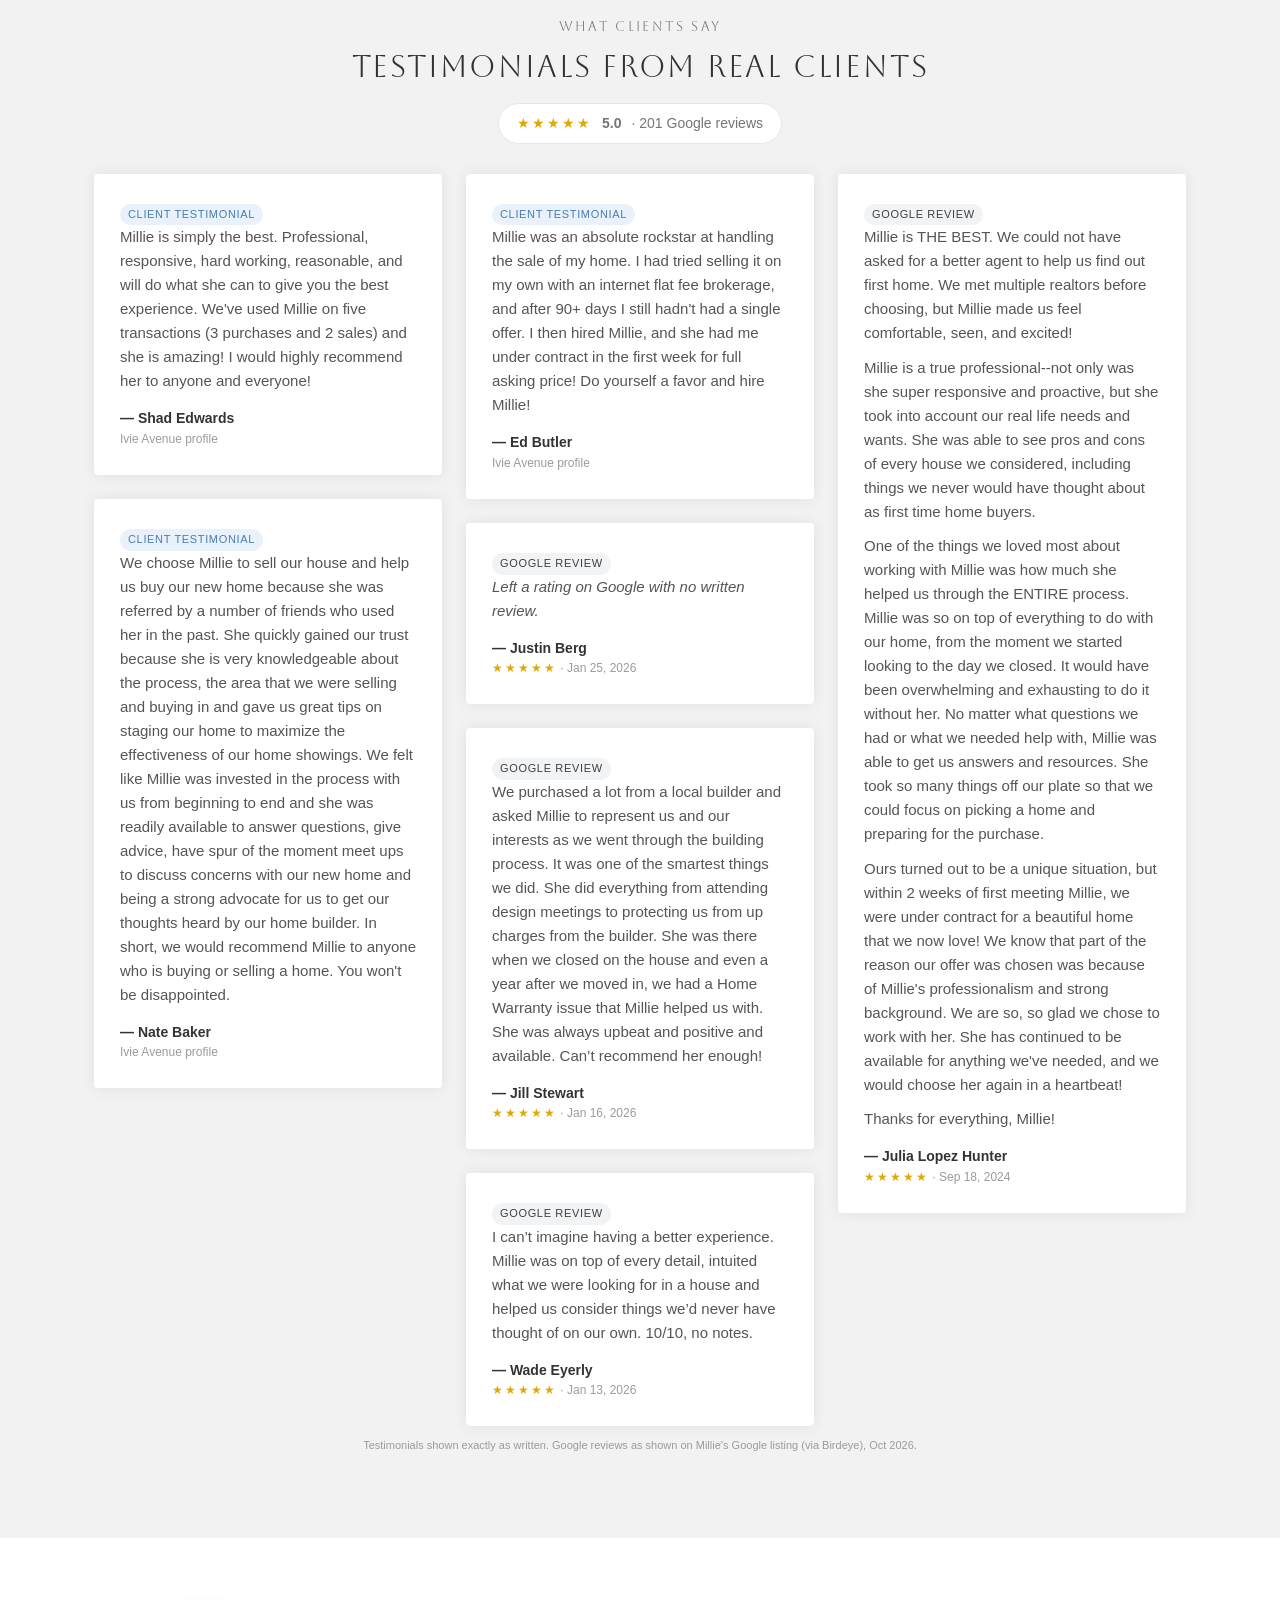
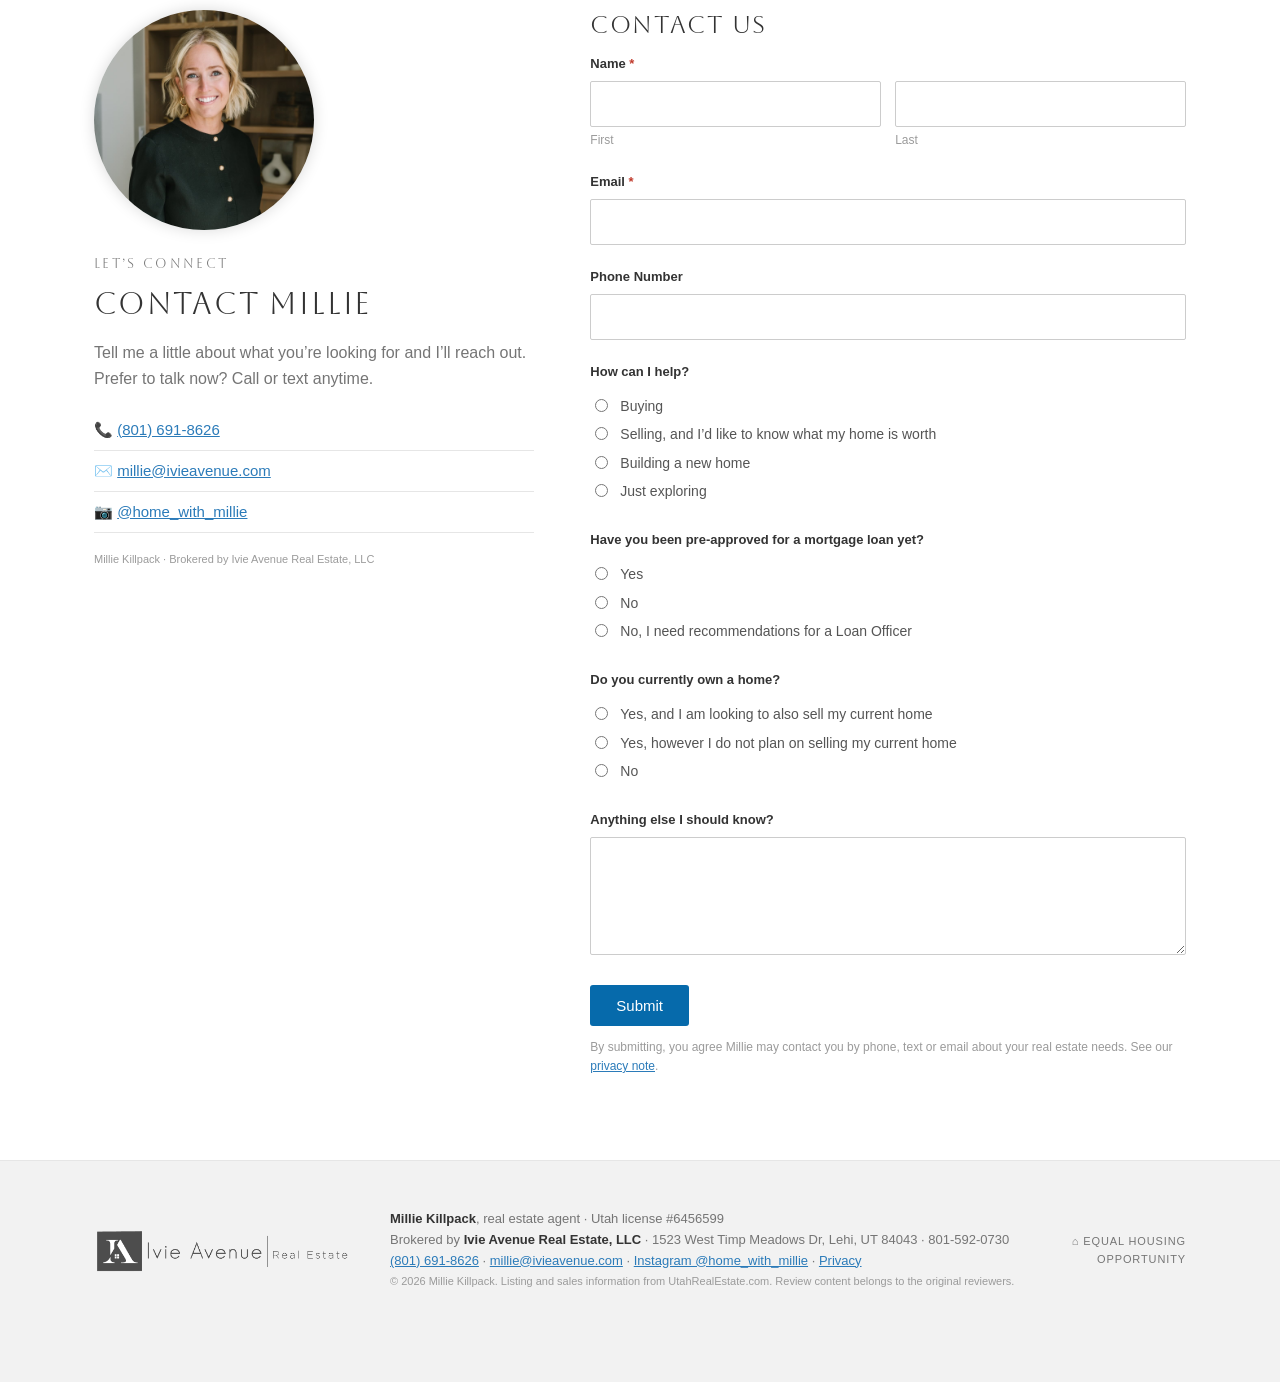
==== commit d40a803c: "About: replace second photo of Millie with a home photo (Pexels, Binyamin Mellish)" ====
--- a/index.html
+++ b/index.html
@@ -16,7 +16,7 @@
 </div><div class="circle"><img src="img/millie-square.jpg" alt="Millie Killpack, Lehi real estate agent" width="1080" height="1080"></div></div></section>
 
 <section class="band about" id="about"><div class="wrap grid">
-<div class="photo"><img src="img/millie-portrait.jpg" alt="Millie Killpack" loading="lazy"></div>
+<figure class="photo home"><img src="img/home-exterior.jpg" alt="Two-story family home with a garage at dusk" width="2000" height="1333" loading="lazy"><figcaption>Photo: <a href="https://www.pexels.com/photo/brown-and-gray-painted-house-in-front-of-road-1396122/" target="_blank" rel="noopener">Binyamin Mellish / Pexels</a></figcaption></figure>
 <div class="card-float"><p class="eyebrow">Meet Millie</p><h2>Millie Killpack</h2><p class="eyebrow" style="letter-spacing:.14em">Real estate agent · Ivie Avenue Real Estate, LLC</p>
 <p>Hi, I’m Millie. Since 2006, I’ve helped more than 200 families buy, sell, and build homes along the Wasatch Front. Almost every one of them found me the same way: a friend or family member who worked with me first. No billboards, no cold calls, no dancing TikToks. Just good work and happy clients.</p>
 <p>I’m not your typical agent. I drive a minivan, not a luxury car, and I’d rather put your time and money toward what actually helps you. That means returning calls quickly, telling you the truth, and negotiating hard for you, while knowing when a compromise will close the deal. I love getting a home ready to shine before it hits the market. If you’re building, I’ll sit in on design meetings and watch for builder upcharges so you don’t have to.</p>
--- a/styles.css
+++ b/styles.css
@@ -120,3 +120,10 @@
 nav.main a,.brand .nm,.brand .bk{white-space:nowrap}
 nav.main ul{gap:22px;align-items:center}
 @media (max-width:1240px) and (min-width:1101px){nav.main ul{gap:16px}nav.main a{font-size:12px}nav.main a.ig span{display:none}}
+
+/* About: home photo */
+.about .photo.home{margin:0;position:relative;aspect-ratio:4/5}
+.about .photo.home img{width:100%;height:100%;object-fit:cover;object-position:52% 50%}
+.about .photo.home figcaption{position:absolute;right:8px;bottom:6px;font-size:10px;color:#fff;text-shadow:0 1px 2px rgba(0,0,0,.6)}
+.about .photo.home figcaption a{color:#fff;text-decoration:none}
+@media (max-width:900px){.about .photo.home{aspect-ratio:3/2}}
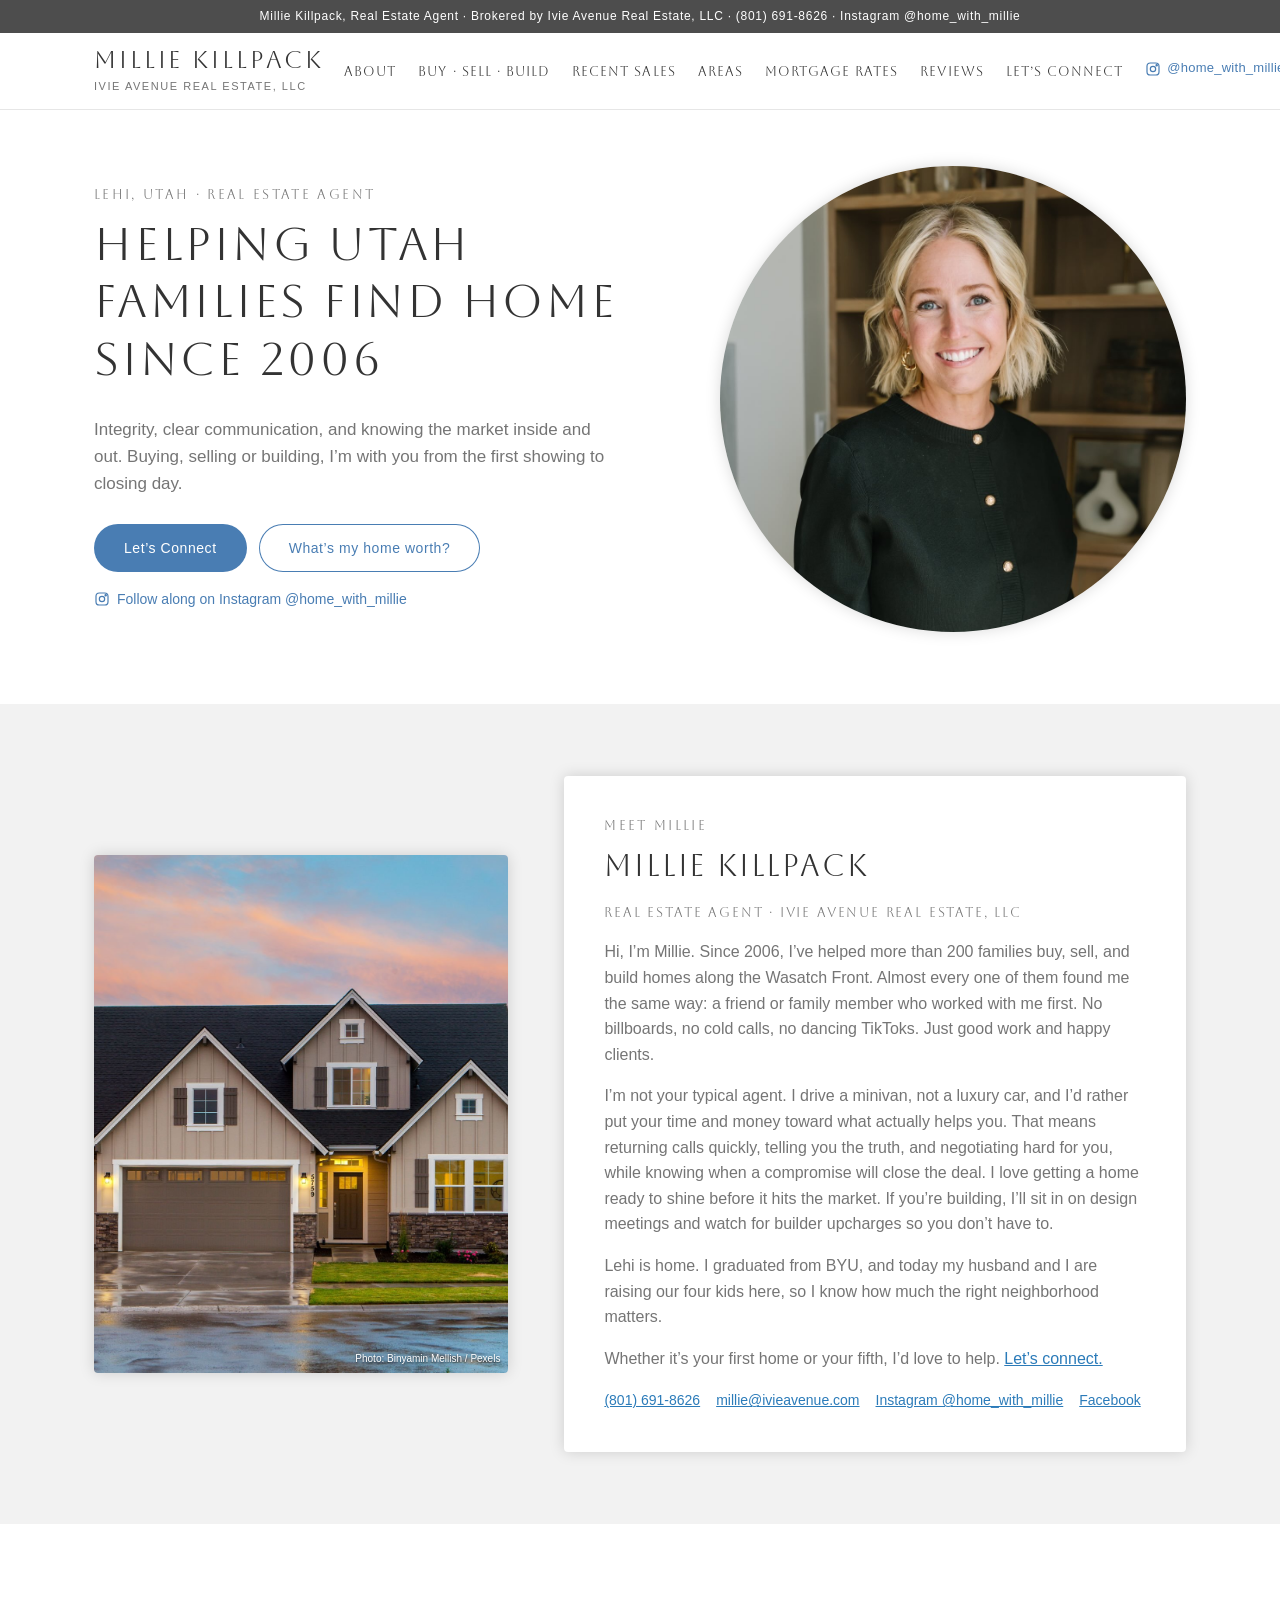
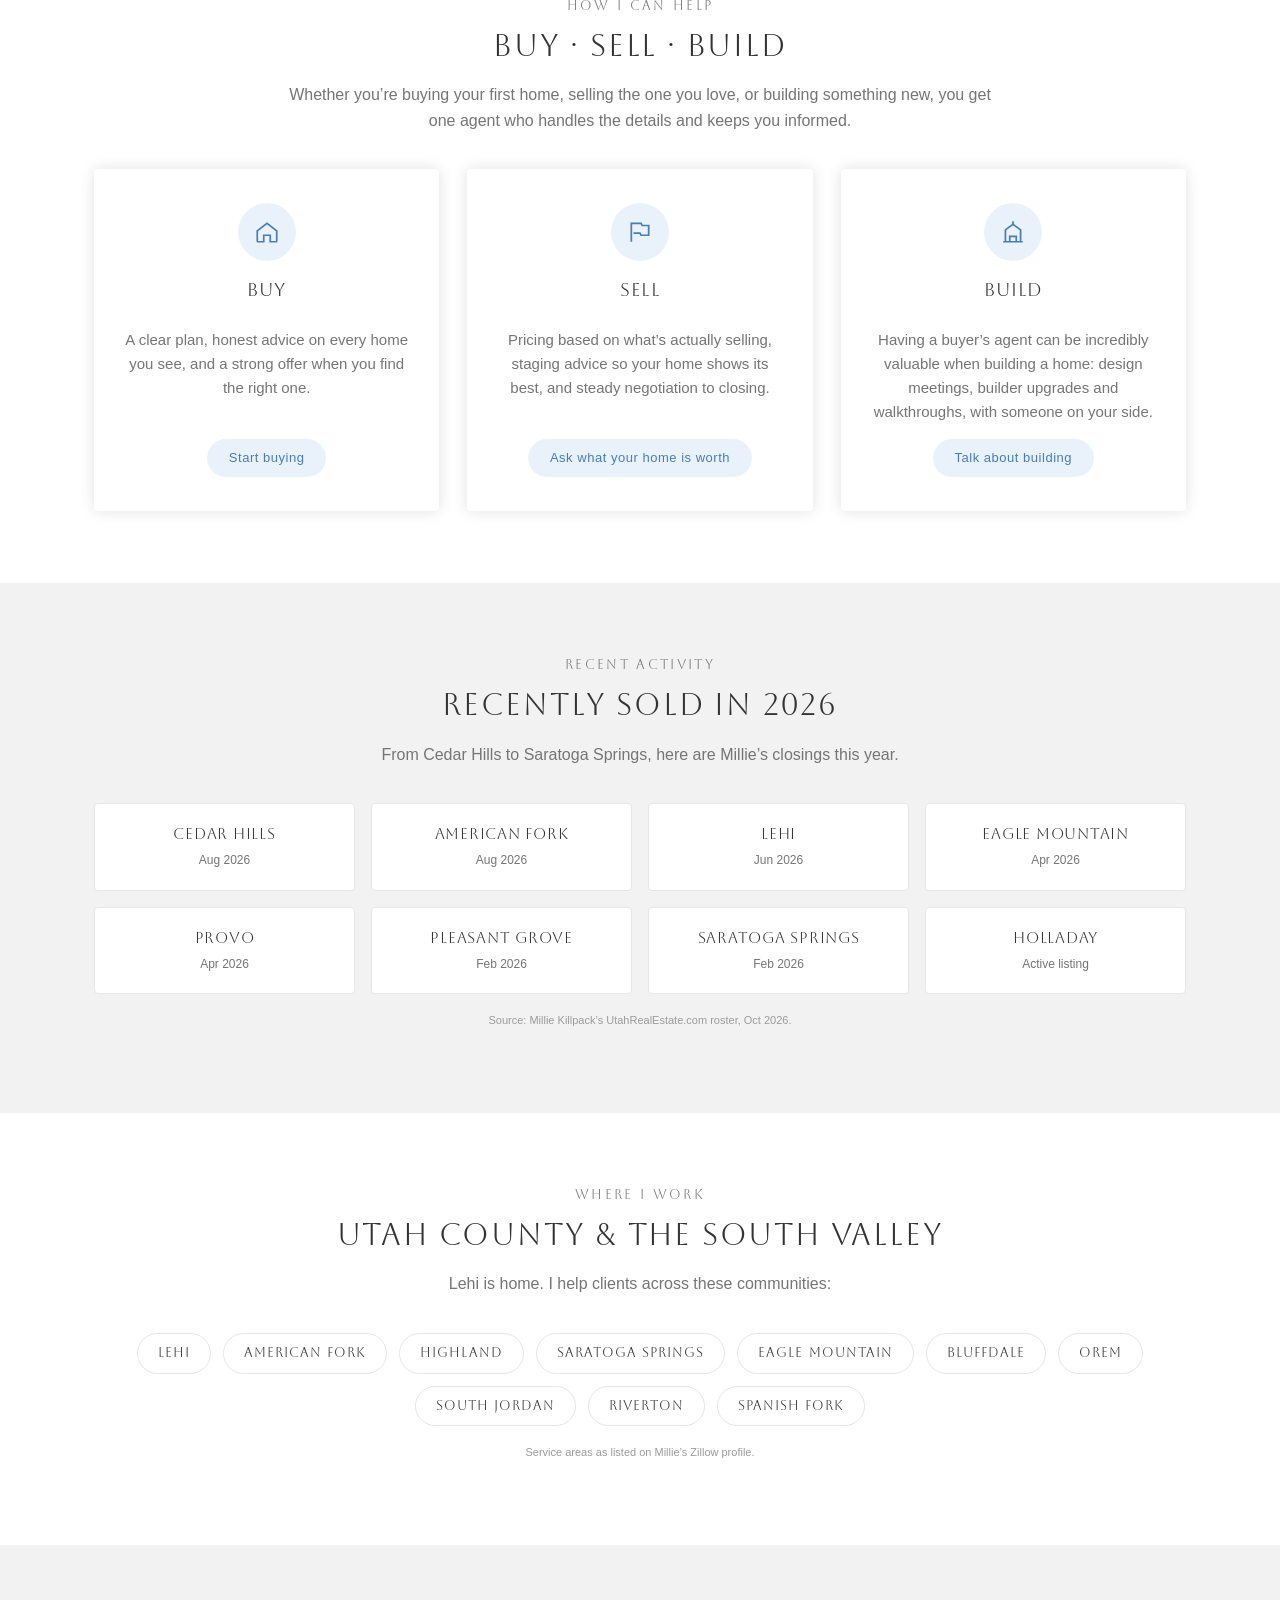
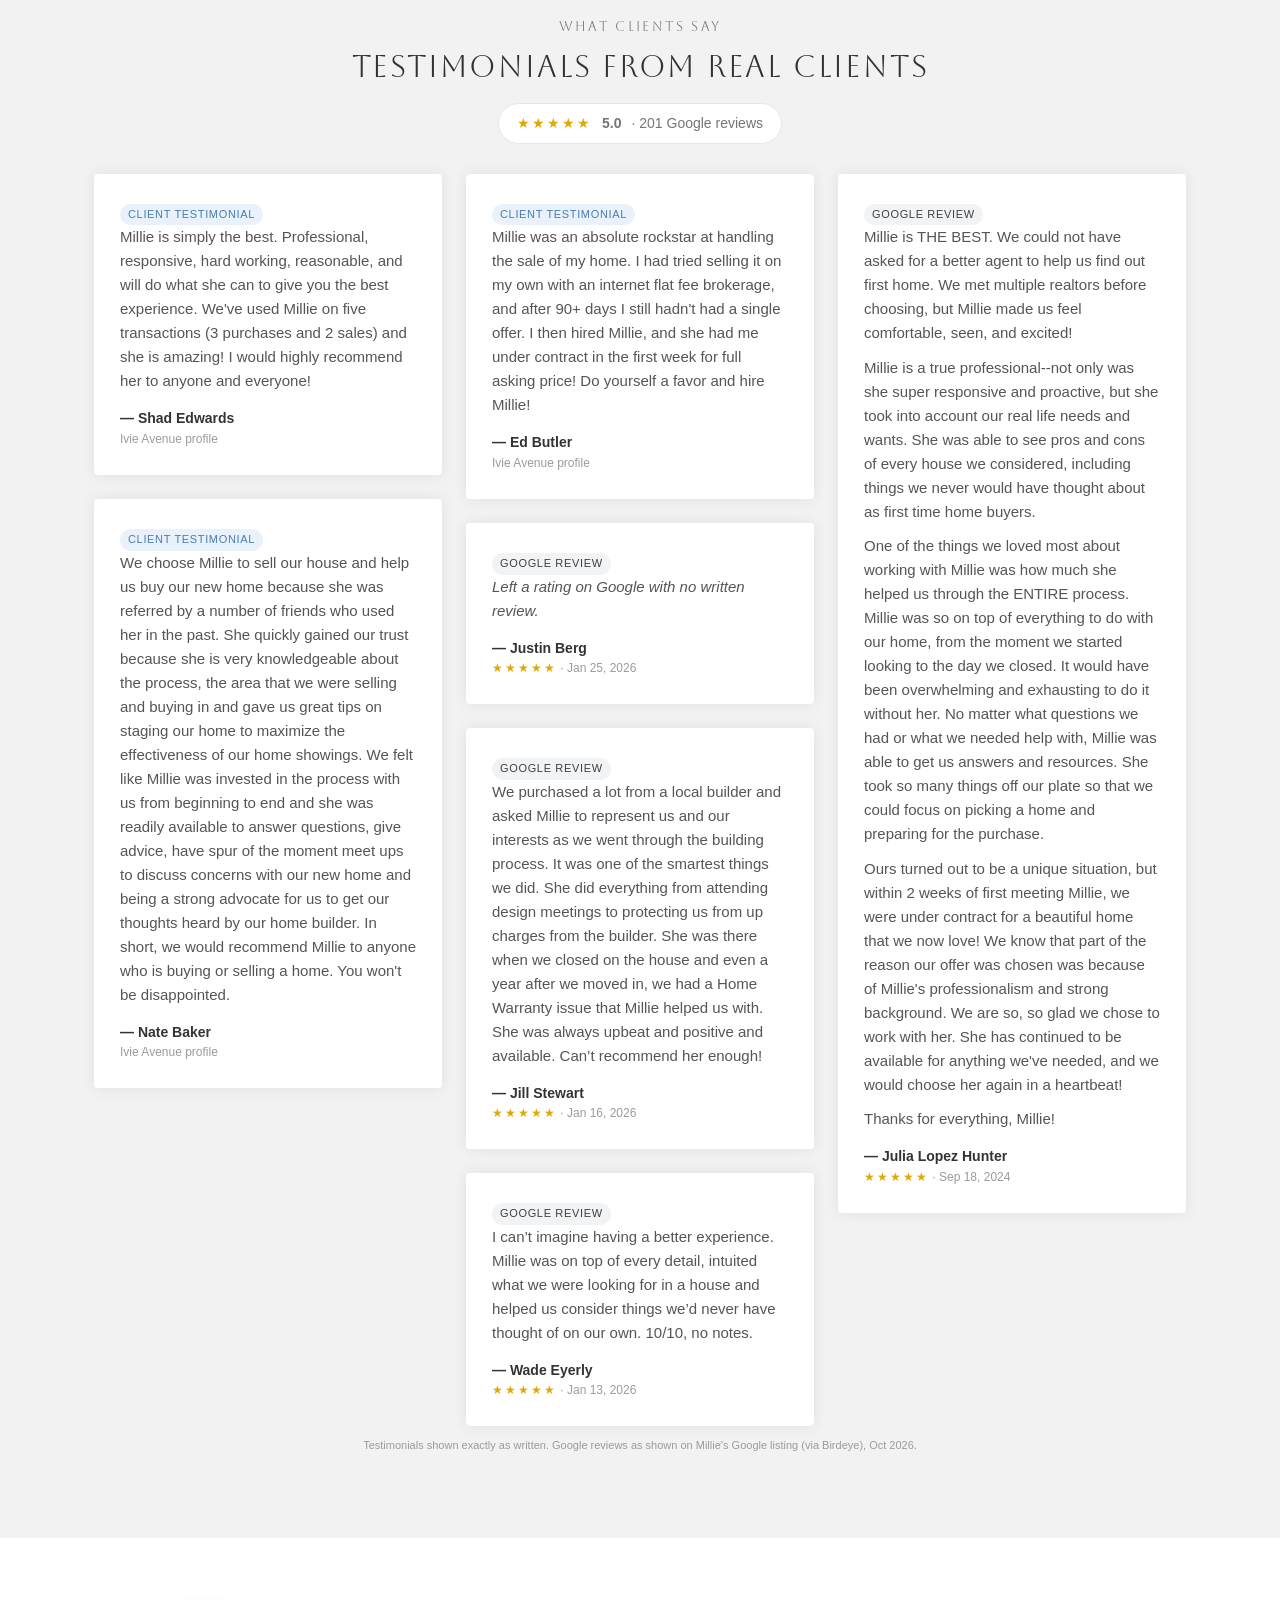
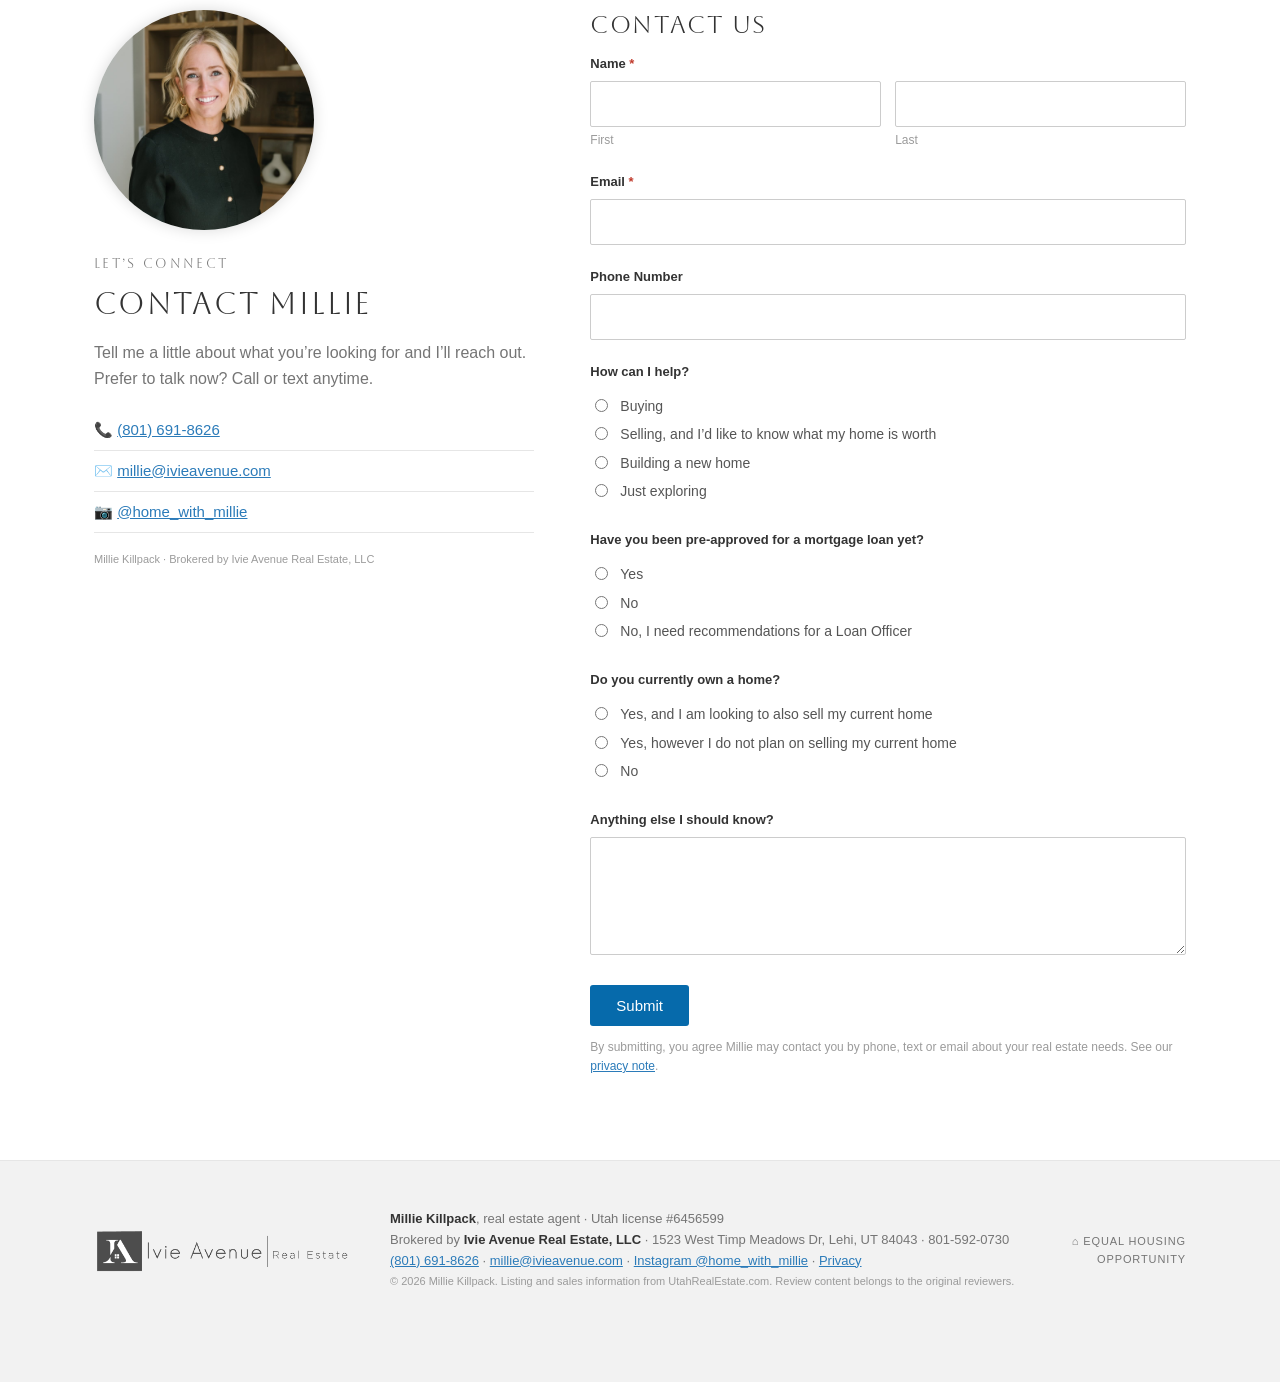
==== commit dfd56810: "Market Trends -> Mortgage Rates only (Freddie Mac PMMS); rates.html with redirect from market.html; " ====
--- a/index.html
+++ b/index.html
@@ -4,7 +4,7 @@
 <div class="topbar">Millie Killpack, Real Estate Agent · Brokered by Ivie Avenue Real Estate, LLC · <a href="tel:+18016918626">(801) 691-8626</a> · <a href="https://www.instagram.com/home_with_millie/" target="_blank" rel="noopener">Instagram @home_with_millie</a></div>
 <header class="site"><div class="hdr"><a class="brand" href="index.html#top"><span class="nm">Millie Killpack</span><span class="bk">Ivie Avenue Real Estate, LLC</span></a>
 <button class="menu-btn" aria-expanded="false" aria-controls="nav" onclick="var n=document.getElementById('nav');n.classList.toggle('open');this.setAttribute('aria-expanded',n.classList.contains('open'))">Menu ☰</button>
-<nav class="main" id="nav"><ul><li><a href="index.html#about">About</a></li><li><a href="index.html#services">Buy · Sell · Build</a></li><li><a href="index.html#sold">Recent Sales</a></li><li><a href="index.html#areas">Areas</a></li><li><a href="market.html">Market Trends</a></li><li><a href="index.html#reviews">Reviews</a></li><li><a href="index.html#connect">Let’s Connect</a></li><li><a class="ig" href="https://www.instagram.com/home_with_millie/" target="_blank" rel="noopener" aria-label="Instagram @home_with_millie"><svg width="16" height="16" viewBox="0 0 24 24" fill="none" stroke="currentColor" stroke-width="1.8" aria-hidden="true"><rect x="3" y="3" width="18" height="18" rx="5"/><circle cx="12" cy="12" r="4"/><circle cx="17.5" cy="6.5" r="1" fill="currentColor"/></svg> <span>@home_with_millie</span></a></li></ul></nav></div></header>
+<nav class="main" id="nav"><ul><li><a href="index.html#about">About</a></li><li><a href="index.html#services">Buy · Sell · Build</a></li><li><a href="index.html#sold">Recent Sales</a></li><li><a href="index.html#areas">Areas</a></li><li><a href="rates.html">Mortgage Rates</a></li><li><a href="index.html#reviews">Reviews</a></li><li><a href="index.html#connect">Let’s Connect</a></li><li><a class="ig" href="https://www.instagram.com/home_with_millie/" target="_blank" rel="noopener" aria-label="Instagram @home_with_millie"><svg width="16" height="16" viewBox="0 0 24 24" fill="none" stroke="currentColor" stroke-width="1.8" aria-hidden="true"><rect x="3" y="3" width="18" height="18" rx="5"/><circle cx="12" cy="12" r="4"/><circle cx="17.5" cy="6.5" r="1" fill="currentColor"/></svg> <span>@home_with_millie</span></a></li></ul></nav></div></header>
 <main id="top">
 <section class="hero"><div class="wrap grid"><div>
 <p class="eyebrow">Lehi, Utah · Real estate agent</p>
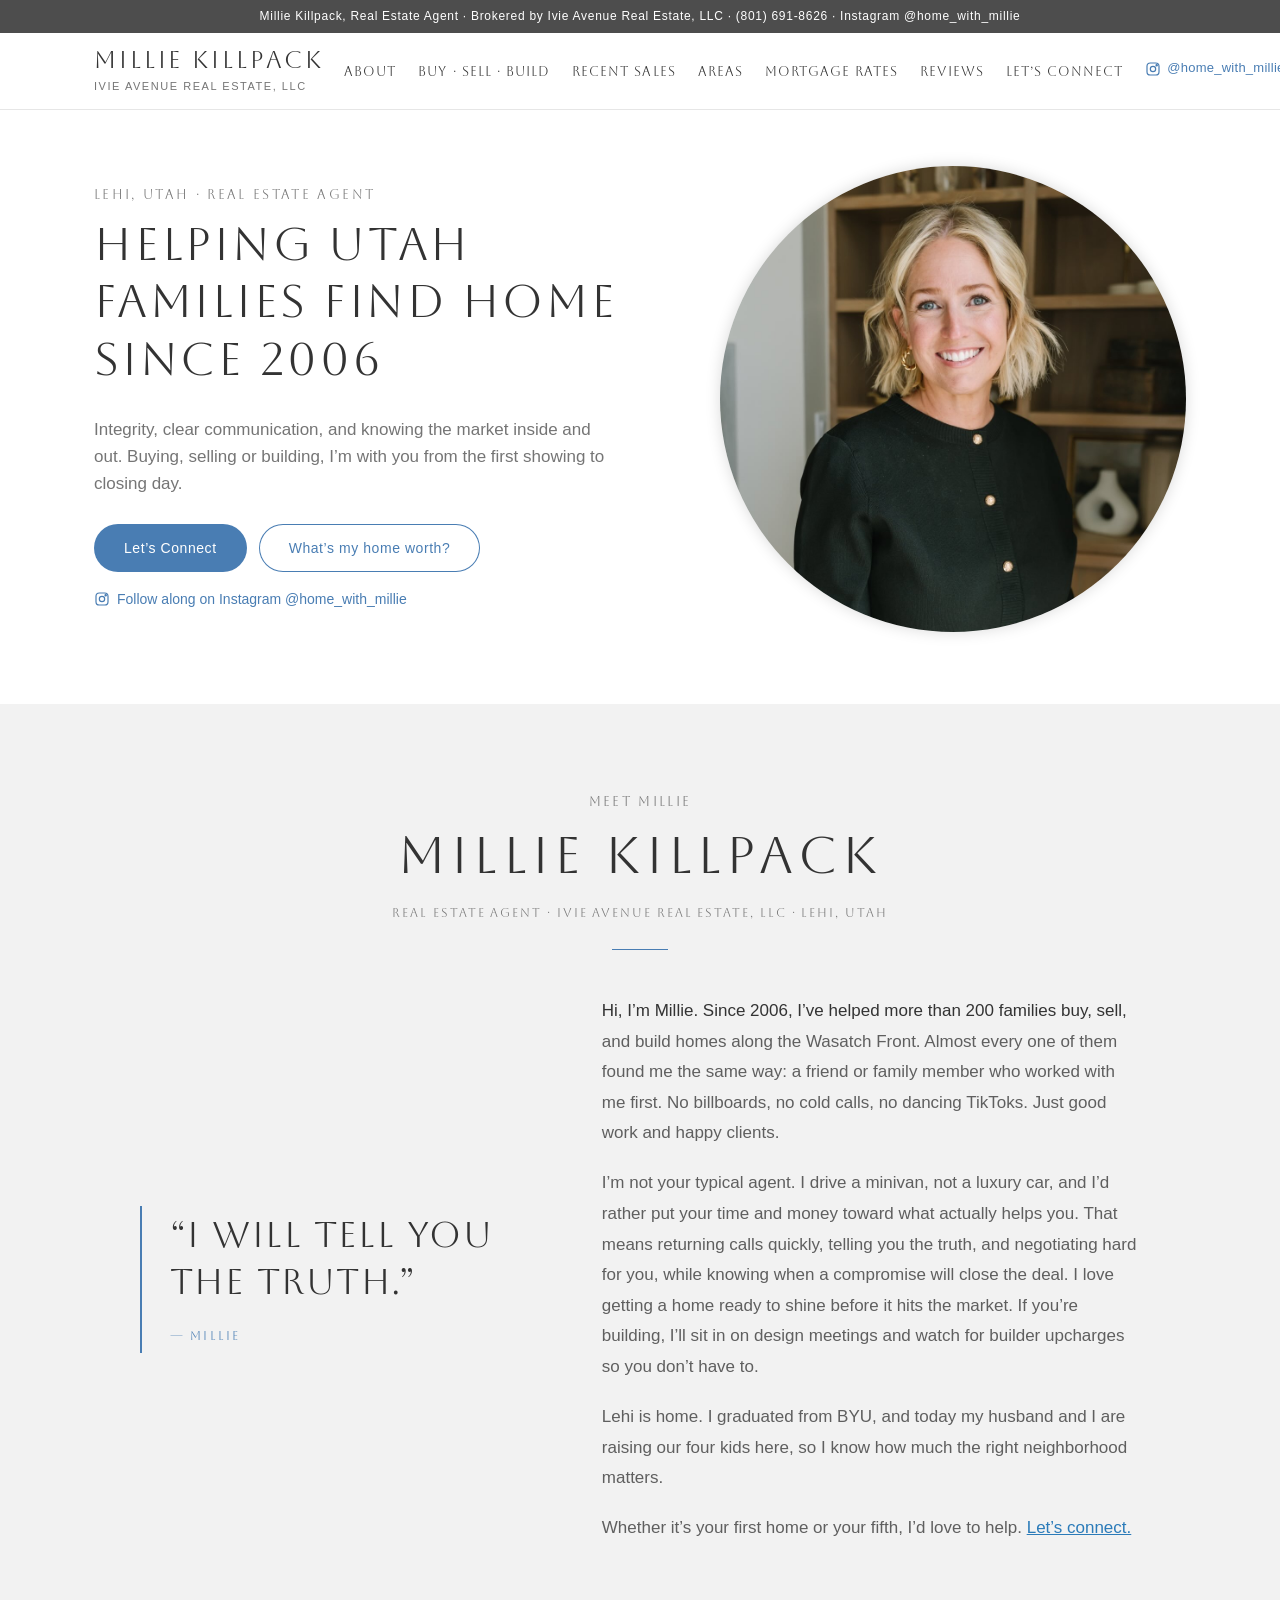
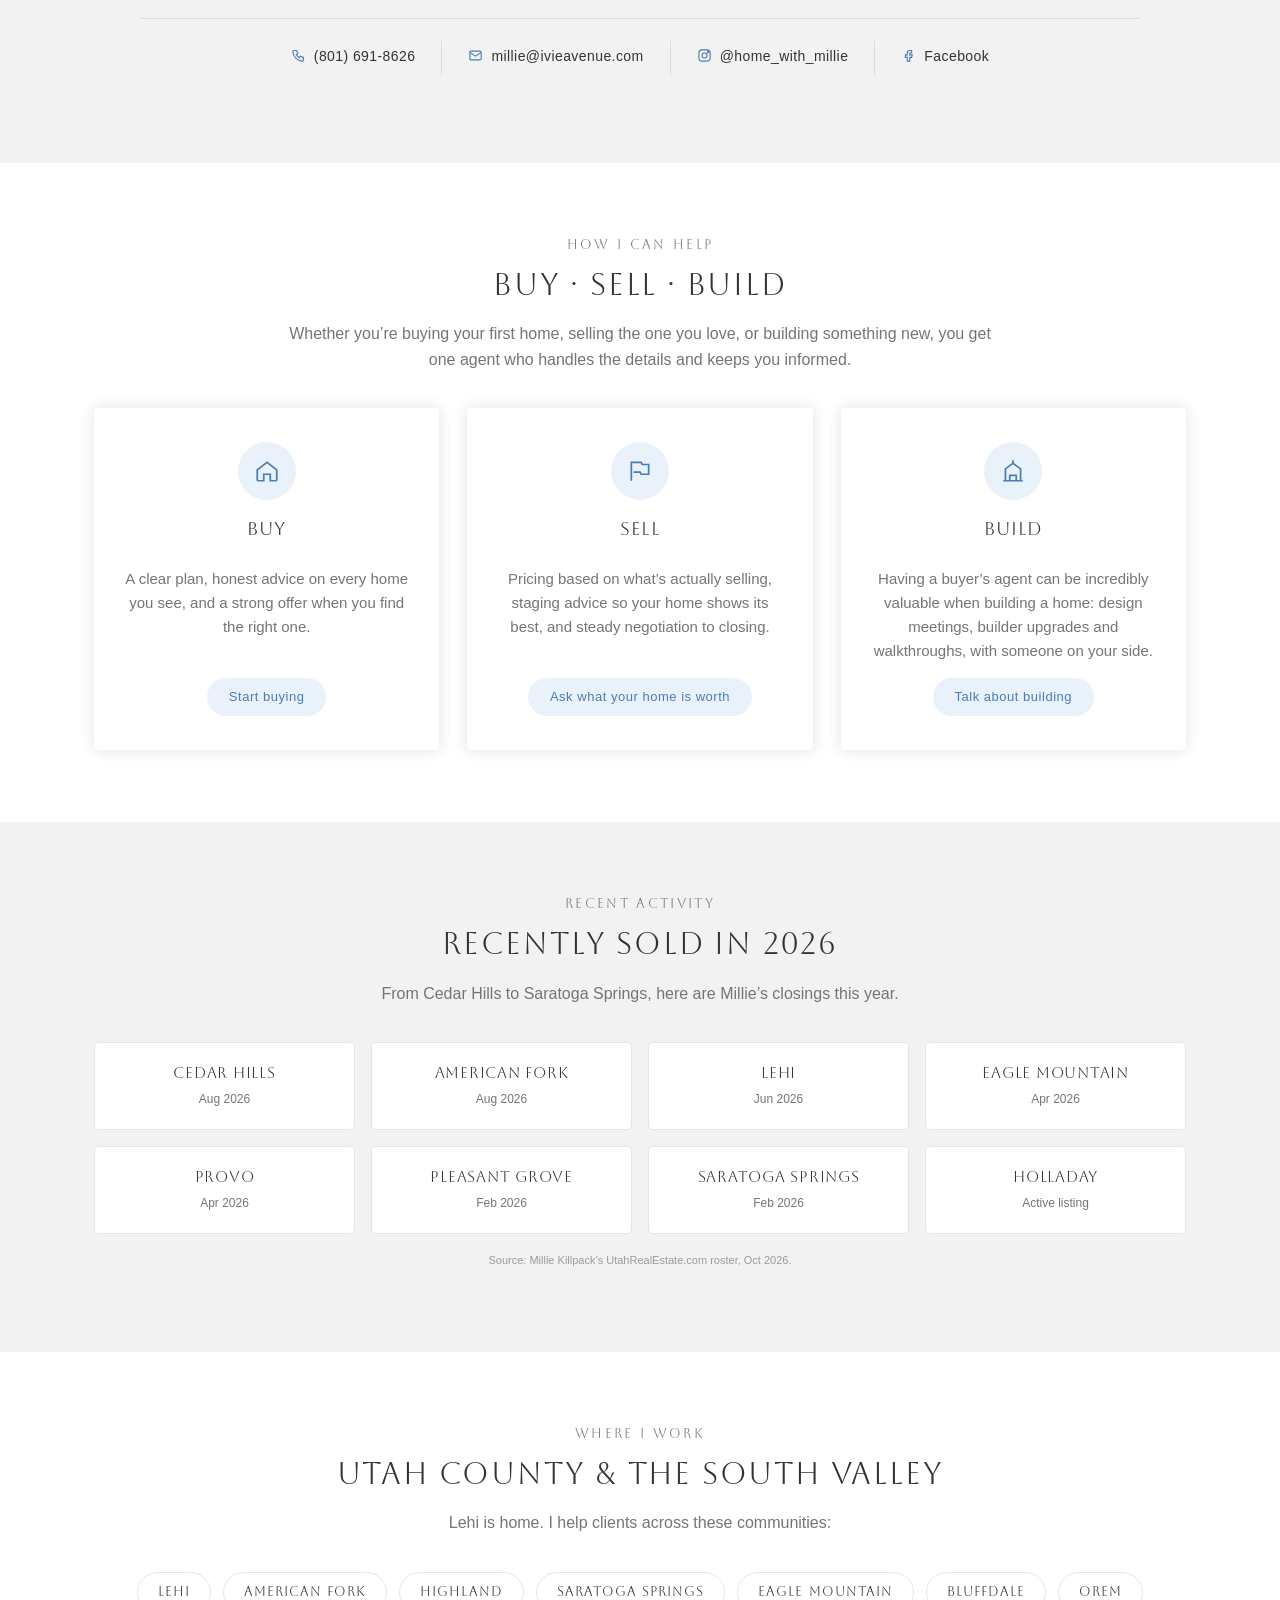
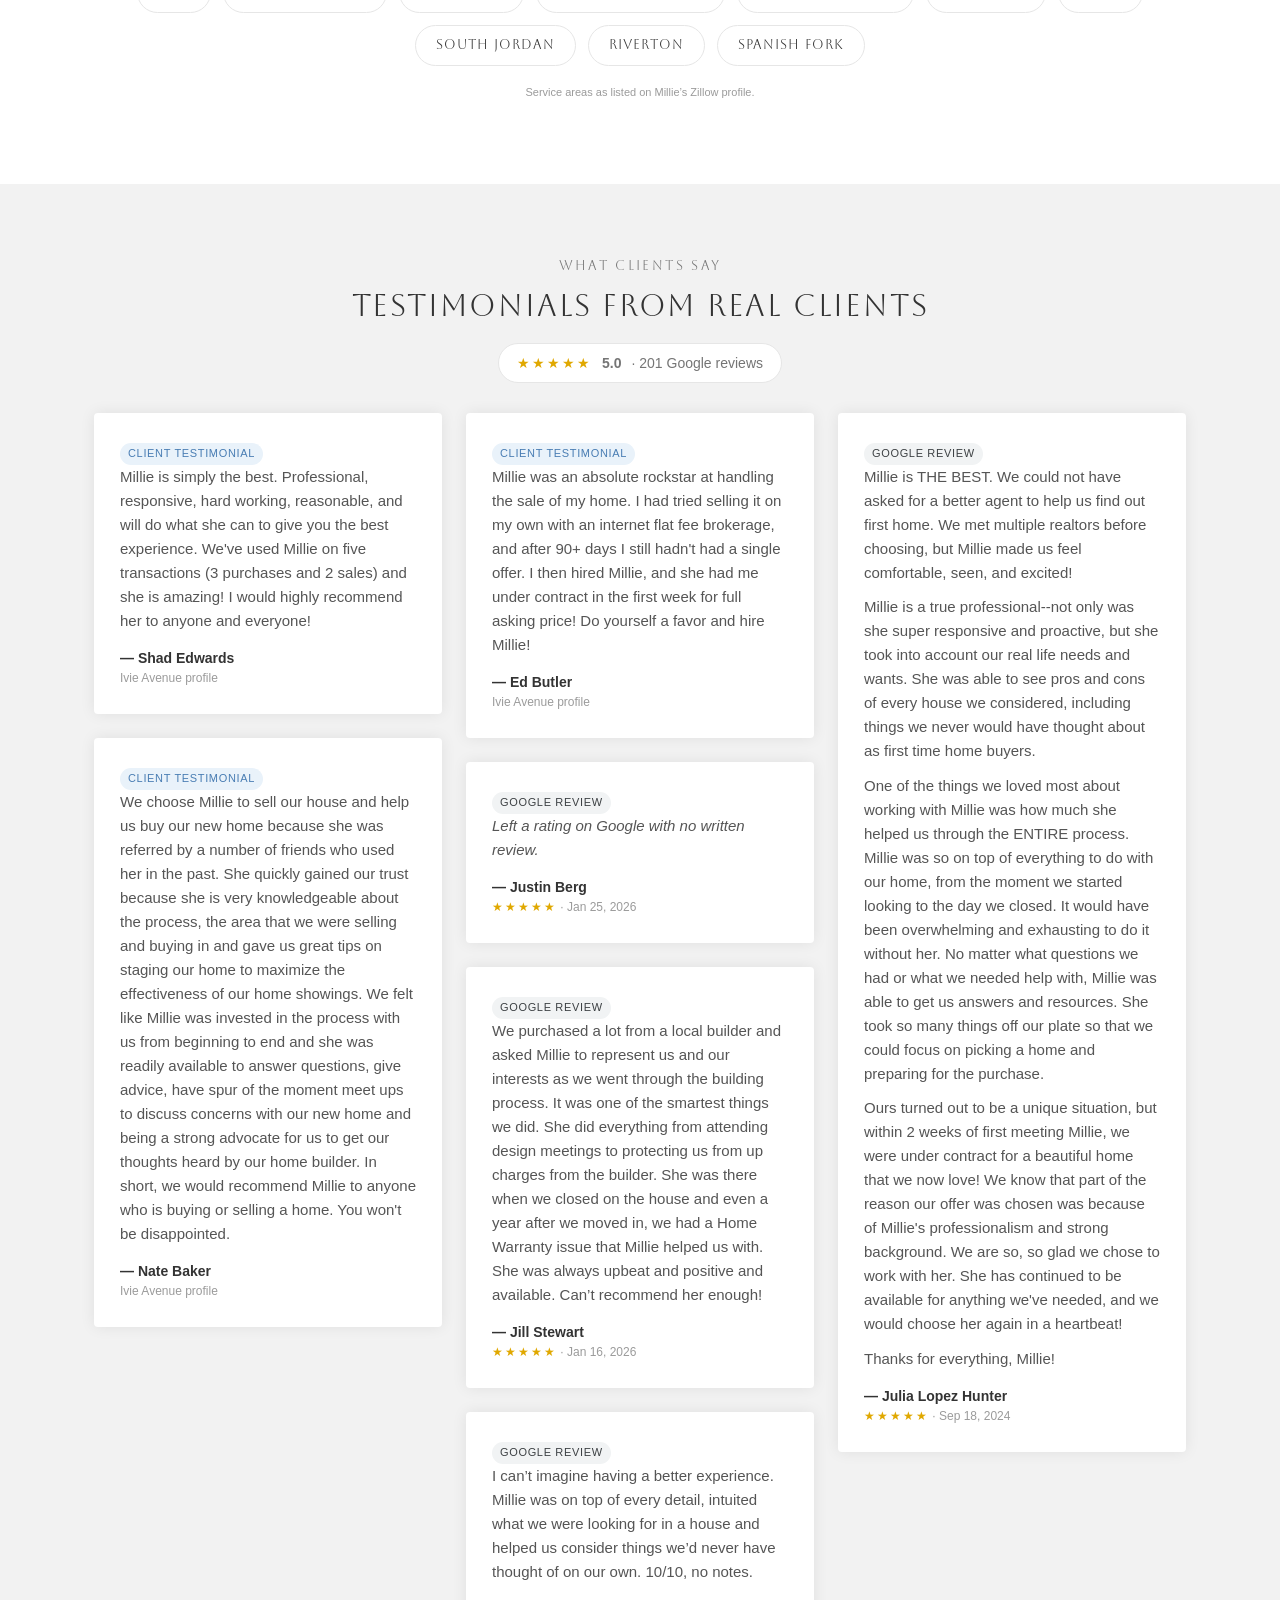
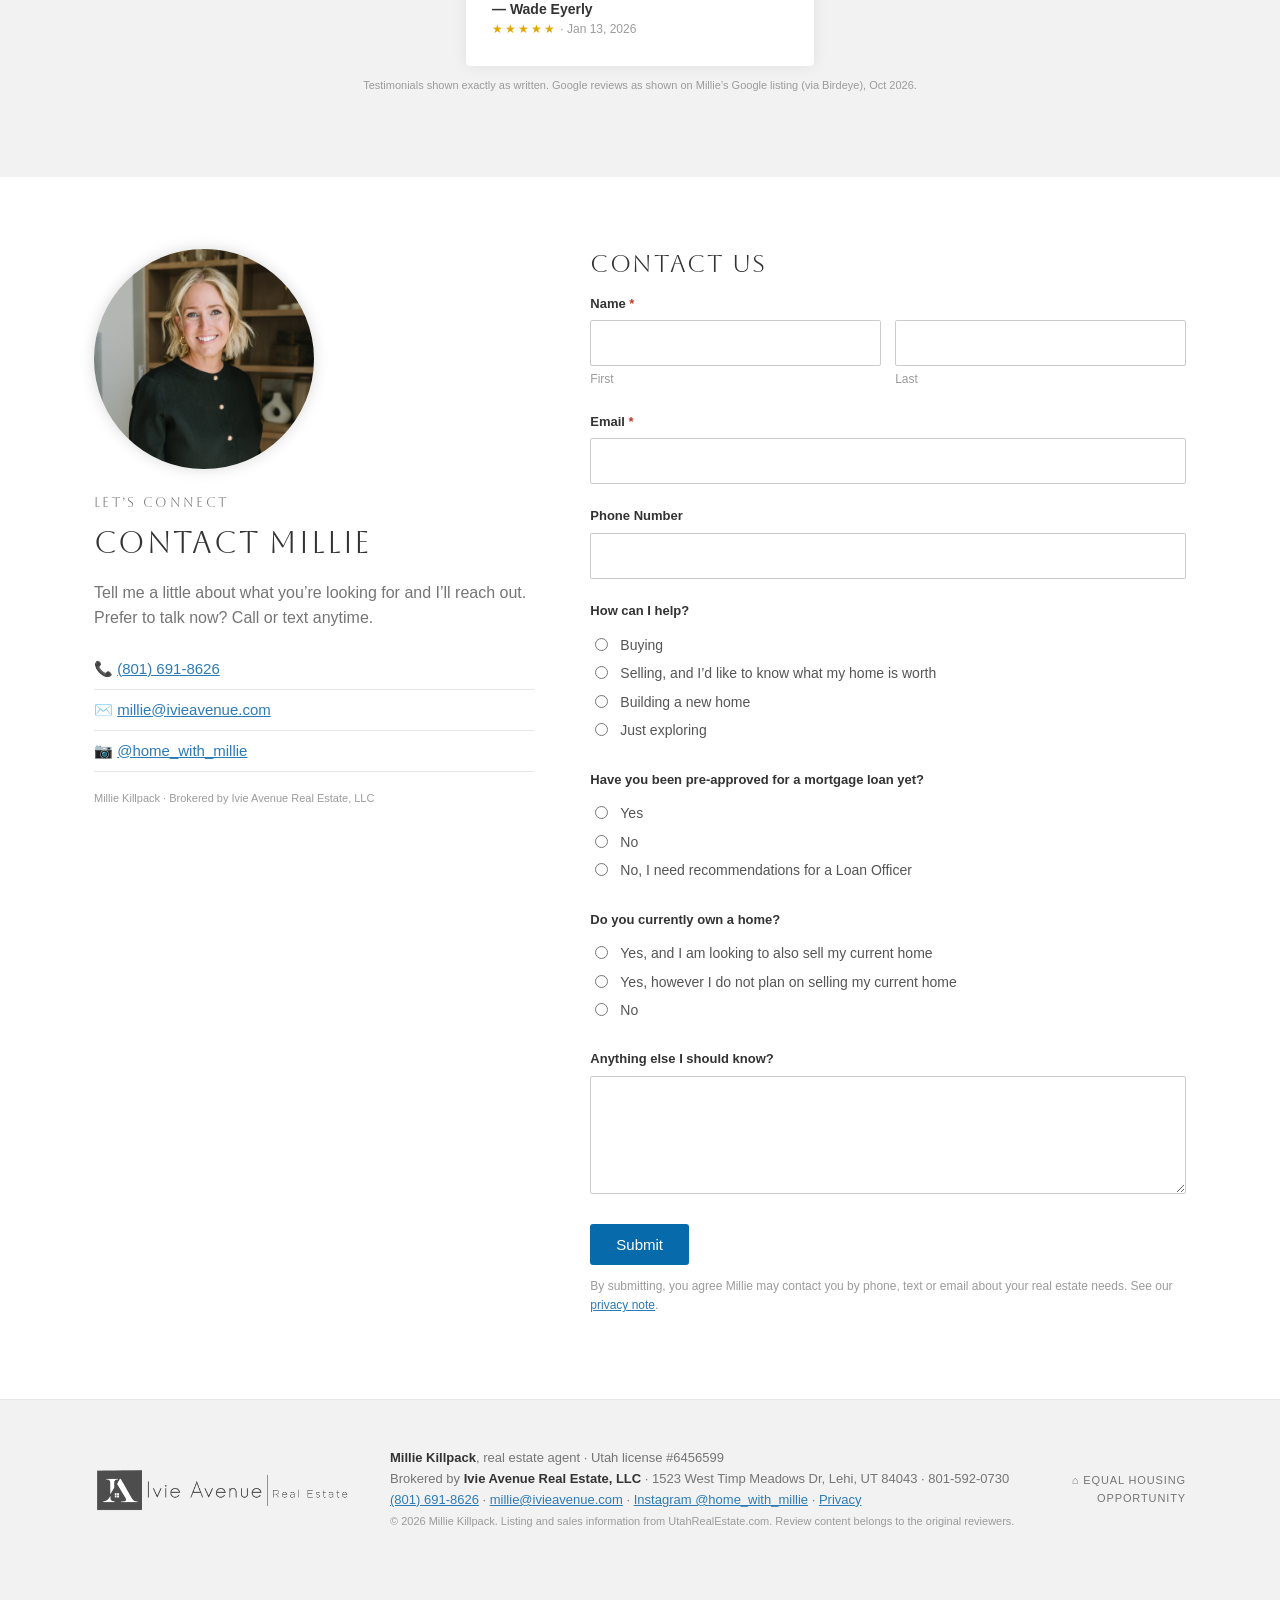
==== commit f9f0e674: "About: text-led Meet Millie layout, no photo; pull quote and contact row" ====
--- a/index.html
+++ b/index.html
@@ -15,15 +15,23 @@
 
 </div><div class="circle"><img src="img/millie-square.jpg" alt="Millie Killpack, Lehi real estate agent" width="1080" height="1080"></div></div></section>
 
-<section class="band about" id="about"><div class="wrap grid">
-<figure class="photo home"><img src="img/home-exterior.jpg" alt="Two-story family home with a garage at dusk" width="2000" height="1333" loading="lazy"><figcaption>Photo: <a href="https://www.pexels.com/photo/brown-and-gray-painted-house-in-front-of-road-1396122/" target="_blank" rel="noopener">Binyamin Mellish / Pexels</a></figcaption></figure>
-<div class="card-float"><p class="eyebrow">Meet Millie</p><h2>Millie Killpack</h2><p class="eyebrow" style="letter-spacing:.14em">Real estate agent · Ivie Avenue Real Estate, LLC</p>
+<section class="band about2" id="about"><div class="wrap">
+<header class="about2-head"><p class="eyebrow">Meet Millie</p><h2>Millie Killpack</h2><p class="role">Real estate agent · Ivie Avenue Real Estate, LLC · Lehi, Utah</p></header>
+<div class="about2-grid">
+<blockquote class="pull"><p>“I will tell you the truth.”</p><cite>Millie</cite></blockquote>
+<div class="about2-bio">
 <p>Hi, I’m Millie. Since 2006, I’ve helped more than 200 families buy, sell, and build homes along the Wasatch Front. Almost every one of them found me the same way: a friend or family member who worked with me first. No billboards, no cold calls, no dancing TikToks. Just good work and happy clients.</p>
 <p>I’m not your typical agent. I drive a minivan, not a luxury car, and I’d rather put your time and money toward what actually helps you. That means returning calls quickly, telling you the truth, and negotiating hard for you, while knowing when a compromise will close the deal. I love getting a home ready to shine before it hits the market. If you’re building, I’ll sit in on design meetings and watch for builder upcharges so you don’t have to.</p>
 <p>Lehi is home. I graduated from BYU, and today my husband and I are raising our four kids here, so I know how much the right neighborhood matters.</p>
 <p>Whether it’s your first home or your fifth, I’d love to help. <a href="#connect">Let’s connect.</a></p>
-<div class="social"><a href="tel:+18016918626">(801) 691-8626</a><a href="mailto:millie@ivieavenue.com">millie@ivieavenue.com</a><a href="https://www.instagram.com/home_with_millie/" rel="noopener" target="_blank">Instagram @home_with_millie</a><a href="https://www.facebook.com/homewithmillie" rel="noopener" target="_blank">Facebook</a></div>
-</div></div></section>
+</div></div>
+<ul class="about2-contact">
+<li><a href="tel:+18016918626"><svg width="15" height="15" viewBox="0 0 24 24" fill="none" stroke="currentColor" stroke-width="1.8" aria-hidden="true"><path d="M5 4h4l2 5-2.5 1.5a11 11 0 0 0 5 5L15 13l5 2v4a2 2 0 0 1-2 2A16 16 0 0 1 3 6a2 2 0 0 1 2-2"/></svg><span>(801) 691-8626</span></a></li>
+<li><a href="mailto:millie@ivieavenue.com"><svg width="15" height="15" viewBox="0 0 24 24" fill="none" stroke="currentColor" stroke-width="1.8" aria-hidden="true"><rect x="3" y="5" width="18" height="14" rx="2"/><path d="m3 7 9 6 9-6"/></svg><span>millie@ivieavenue.com</span></a></li>
+<li><a href="https://www.instagram.com/home_with_millie/" target="_blank" rel="noopener"><svg width="15" height="15" viewBox="0 0 24 24" fill="none" stroke="currentColor" stroke-width="1.8" aria-hidden="true"><rect x="3" y="3" width="18" height="18" rx="5"/><circle cx="12" cy="12" r="4"/><circle cx="17.5" cy="6.5" r="1" fill="currentColor"/></svg><span>@home_with_millie</span></a></li>
+<li><a href="https://www.facebook.com/homewithmillie" target="_blank" rel="noopener"><svg width="15" height="15" viewBox="0 0 24 24" fill="none" stroke="currentColor" stroke-width="1.8" aria-hidden="true"><path d="M14 8h3V4h-3a4 4 0 0 0-4 4v3H7v4h3v6h4v-6h3l1-4h-4V8z"/></svg><span>Facebook</span></a></li>
+</ul>
+</div></section>
 
 <section id="services"><div class="wrap center"><p class="eyebrow">How I can help</p><h2>Buy · Sell · Build</h2>
 <p class="lead">Whether you’re buying your first home, selling the one you love, or building something new, you get one agent who handles the details and keeps you informed.</p>
--- a/styles.css
+++ b/styles.css
@@ -120,10 +120,29 @@
 nav.main a,.brand .nm,.brand .bk{white-space:nowrap}
 nav.main ul{gap:22px;align-items:center}
 @media (max-width:1240px) and (min-width:1101px){nav.main ul{gap:16px}nav.main a{font-size:12px}nav.main a.ig span{display:none}}
-
-/* About: home photo */
-.about .photo.home{margin:0;position:relative;aspect-ratio:4/5}
-.about .photo.home img{width:100%;height:100%;object-fit:cover;object-position:52% 50%}
-.about .photo.home figcaption{position:absolute;right:8px;bottom:6px;font-size:10px;color:#fff;text-shadow:0 1px 2px rgba(0,0,0,.6)}
-.about .photo.home figcaption a{color:#fff;text-decoration:none}
-@media (max-width:900px){.about .photo.home{aspect-ratio:3/2}}
+/* About: text-led layout */
+.about2{padding:88px 0}
+.about2-head{text-align:center;margin-bottom:46px}
+.about2-head h2{font-size:clamp(32px,4.6vw,52px);letter-spacing:.1em;margin-bottom:.3em}
+.about2-head .role{font-family:'Aboreto',serif;text-transform:uppercase;letter-spacing:.16em;font-size:12px;margin:0}
+.about2-head::after{content:"";display:block;width:56px;height:1px;background:var(--blue);margin:26px auto 0}
+.about2-grid{display:grid;grid-template-columns:.85fr 1.15fr;gap:64px;align-items:start;max-width:1000px;margin:0 auto}
+.pull{margin:0;padding:6px 0 6px 28px;border-left:2px solid var(--blue);align-self:center}
+.pull p{font-family:'Aboreto',Georgia,serif;font-size:clamp(26px,3vw,36px);line-height:1.3;color:var(--ink);letter-spacing:.04em;margin:0 0 16px}
+.pull cite{font-style:normal;font-family:'Aboreto',serif;text-transform:uppercase;letter-spacing:.18em;font-size:12px;color:var(--blue)}
+.pull cite::before{content:"— "}
+.about2-bio{max-width:620px}
+.about2-bio p{font-size:17px;line-height:1.8;color:#5f5f5f;margin:0 0 1.15em}
+.about2-bio p:first-child::first-line{color:var(--ink)}
+.about2-contact{list-style:none;display:flex;justify-content:center;flex-wrap:wrap;gap:0;margin:54px auto 0;padding:22px 0 0;border-top:1px solid #dcdcdc;max-width:1000px}
+.about2-contact li{padding:4px 26px;border-right:1px solid #dcdcdc}.about2-contact li:last-child{border-right:0}
+.about2-contact a{display:inline-flex;align-items:center;gap:8px;color:var(--ink);text-decoration:none;font-size:14px;letter-spacing:.03em}
+.about2-contact a svg{color:var(--blue)}.about2-contact a:hover span{color:var(--blue)}
+@media (max-width:900px){
+ .about2{padding:60px 0}.about2-head{margin-bottom:30px}
+ .about2-grid{grid-template-columns:1fr;gap:28px}
+ .pull{position:static;padding-left:20px}
+ .about2-bio p{font-size:16px}
+ .about2-contact{flex-direction:column;align-items:flex-start;margin-top:34px;padding-top:16px}
+ .about2-contact li{border-right:0;padding:9px 0;border-bottom:1px solid #e3e3e3;width:100%}.about2-contact li:last-child{border-bottom:0}
+}
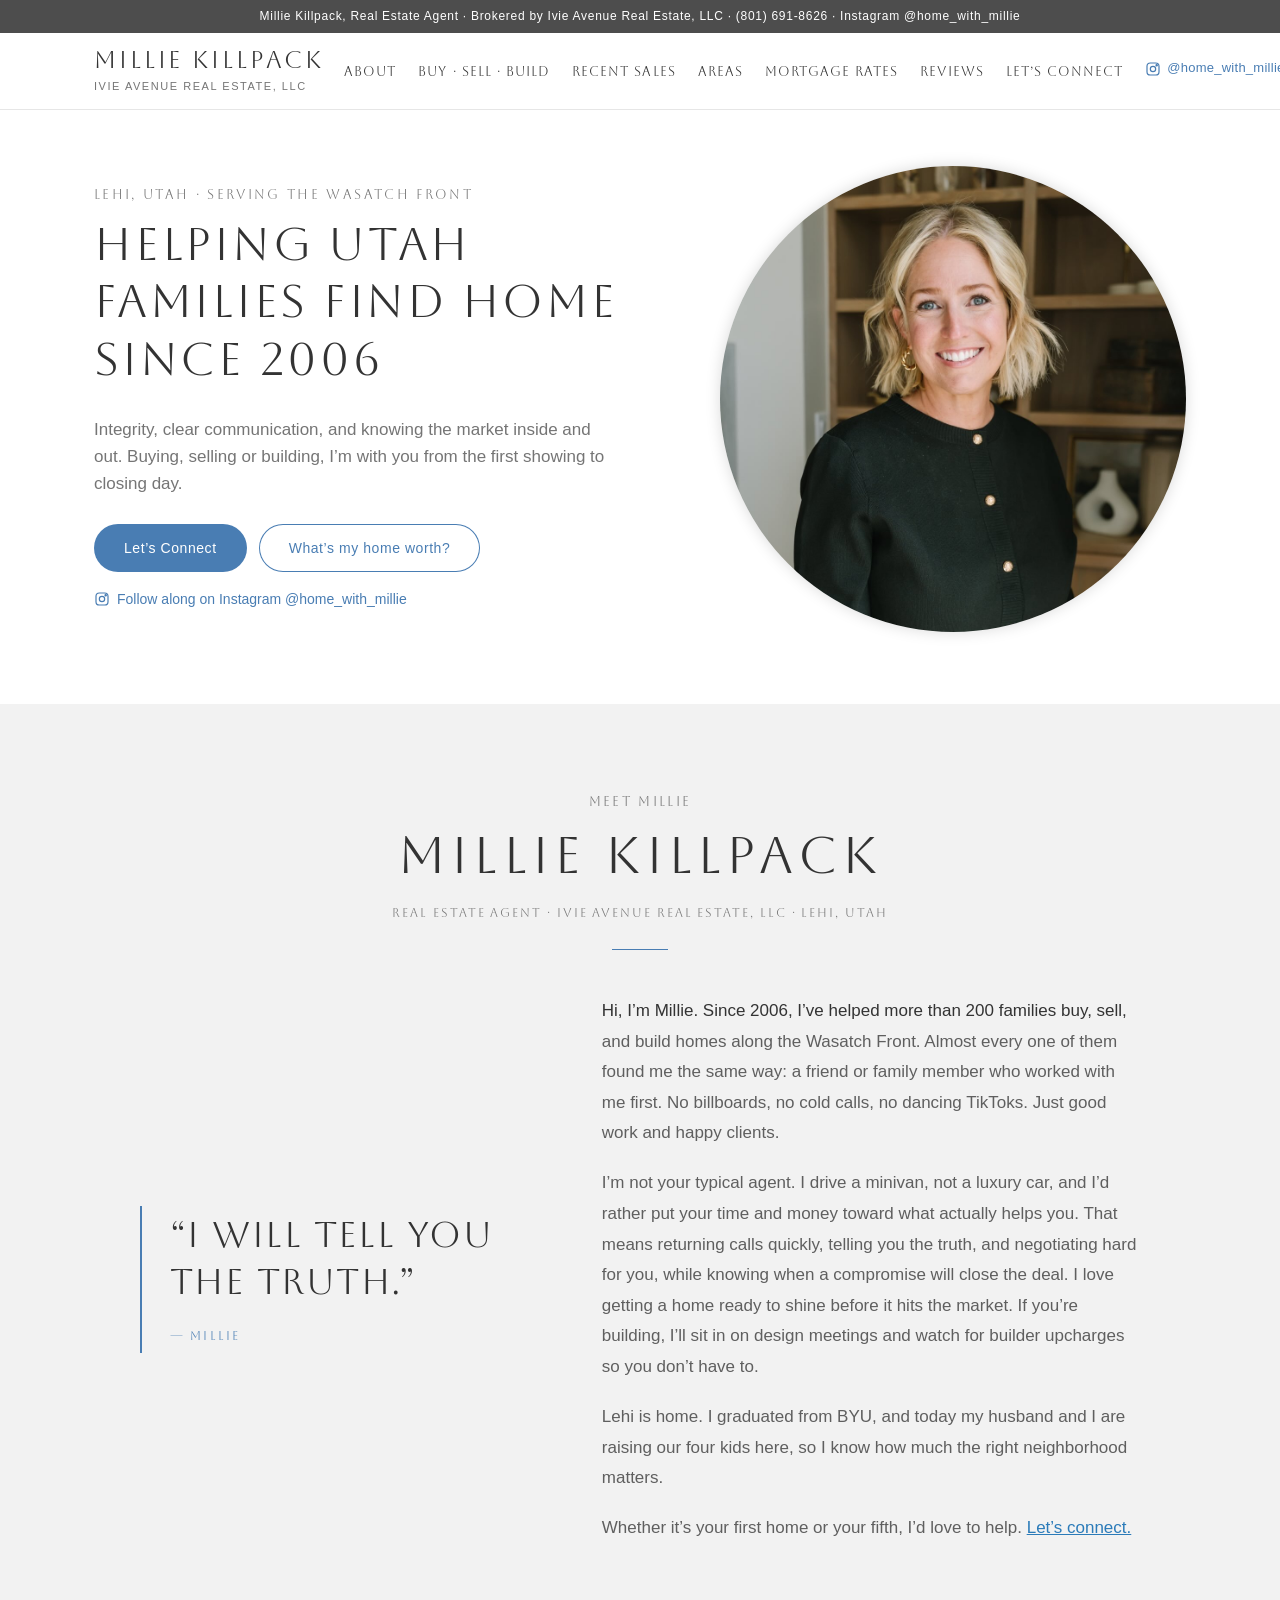
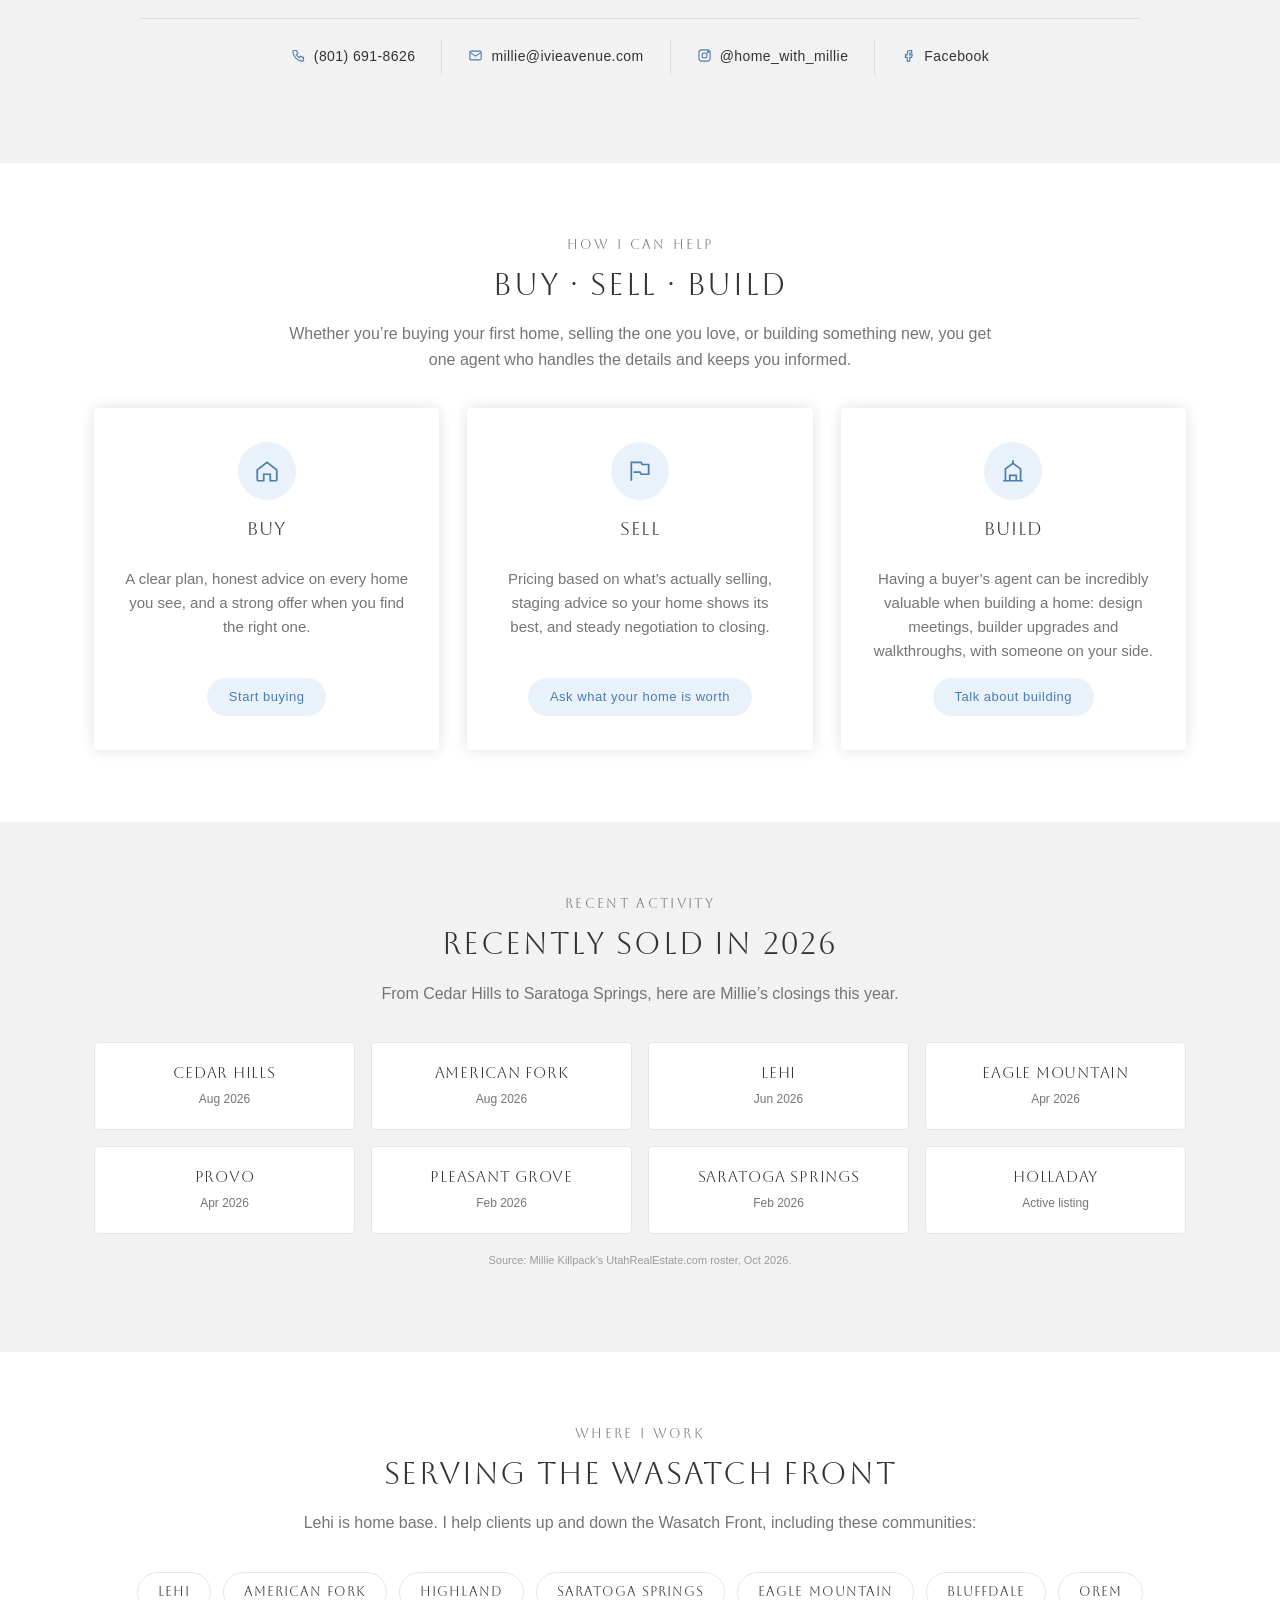
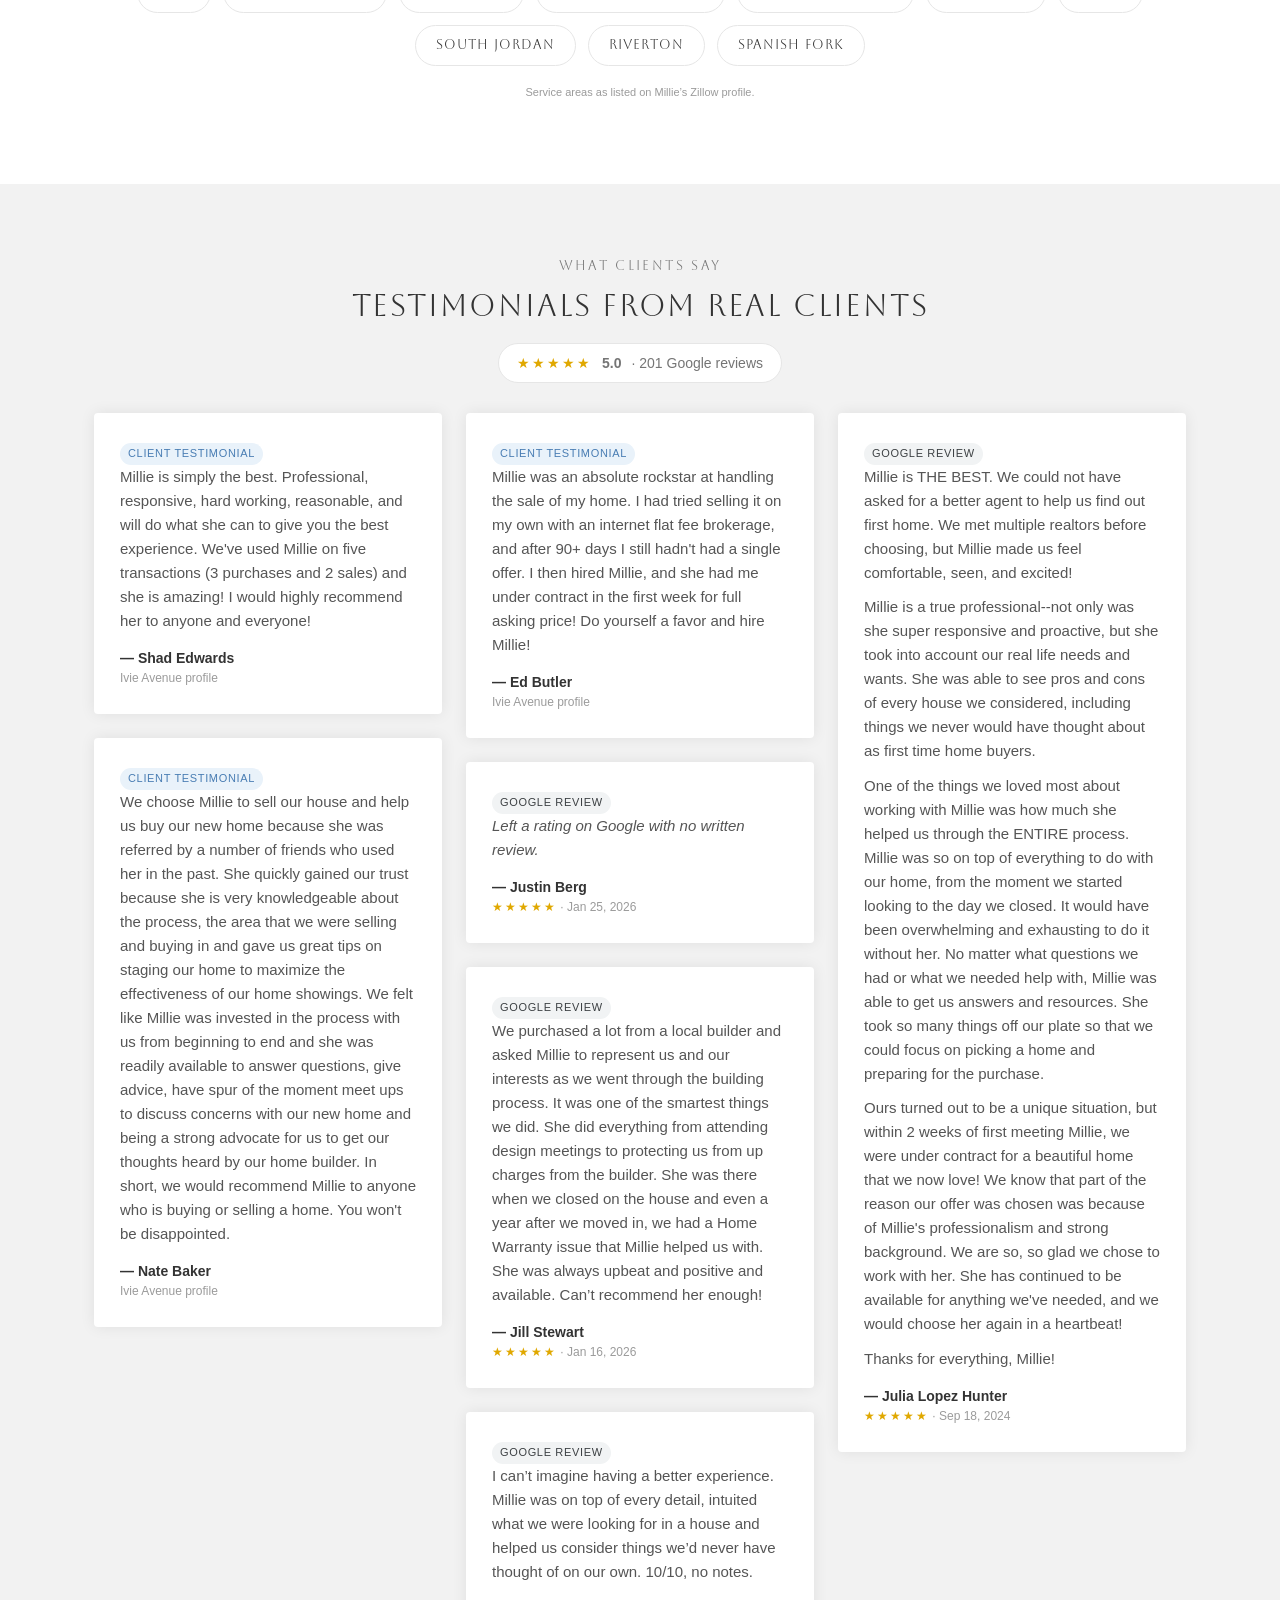
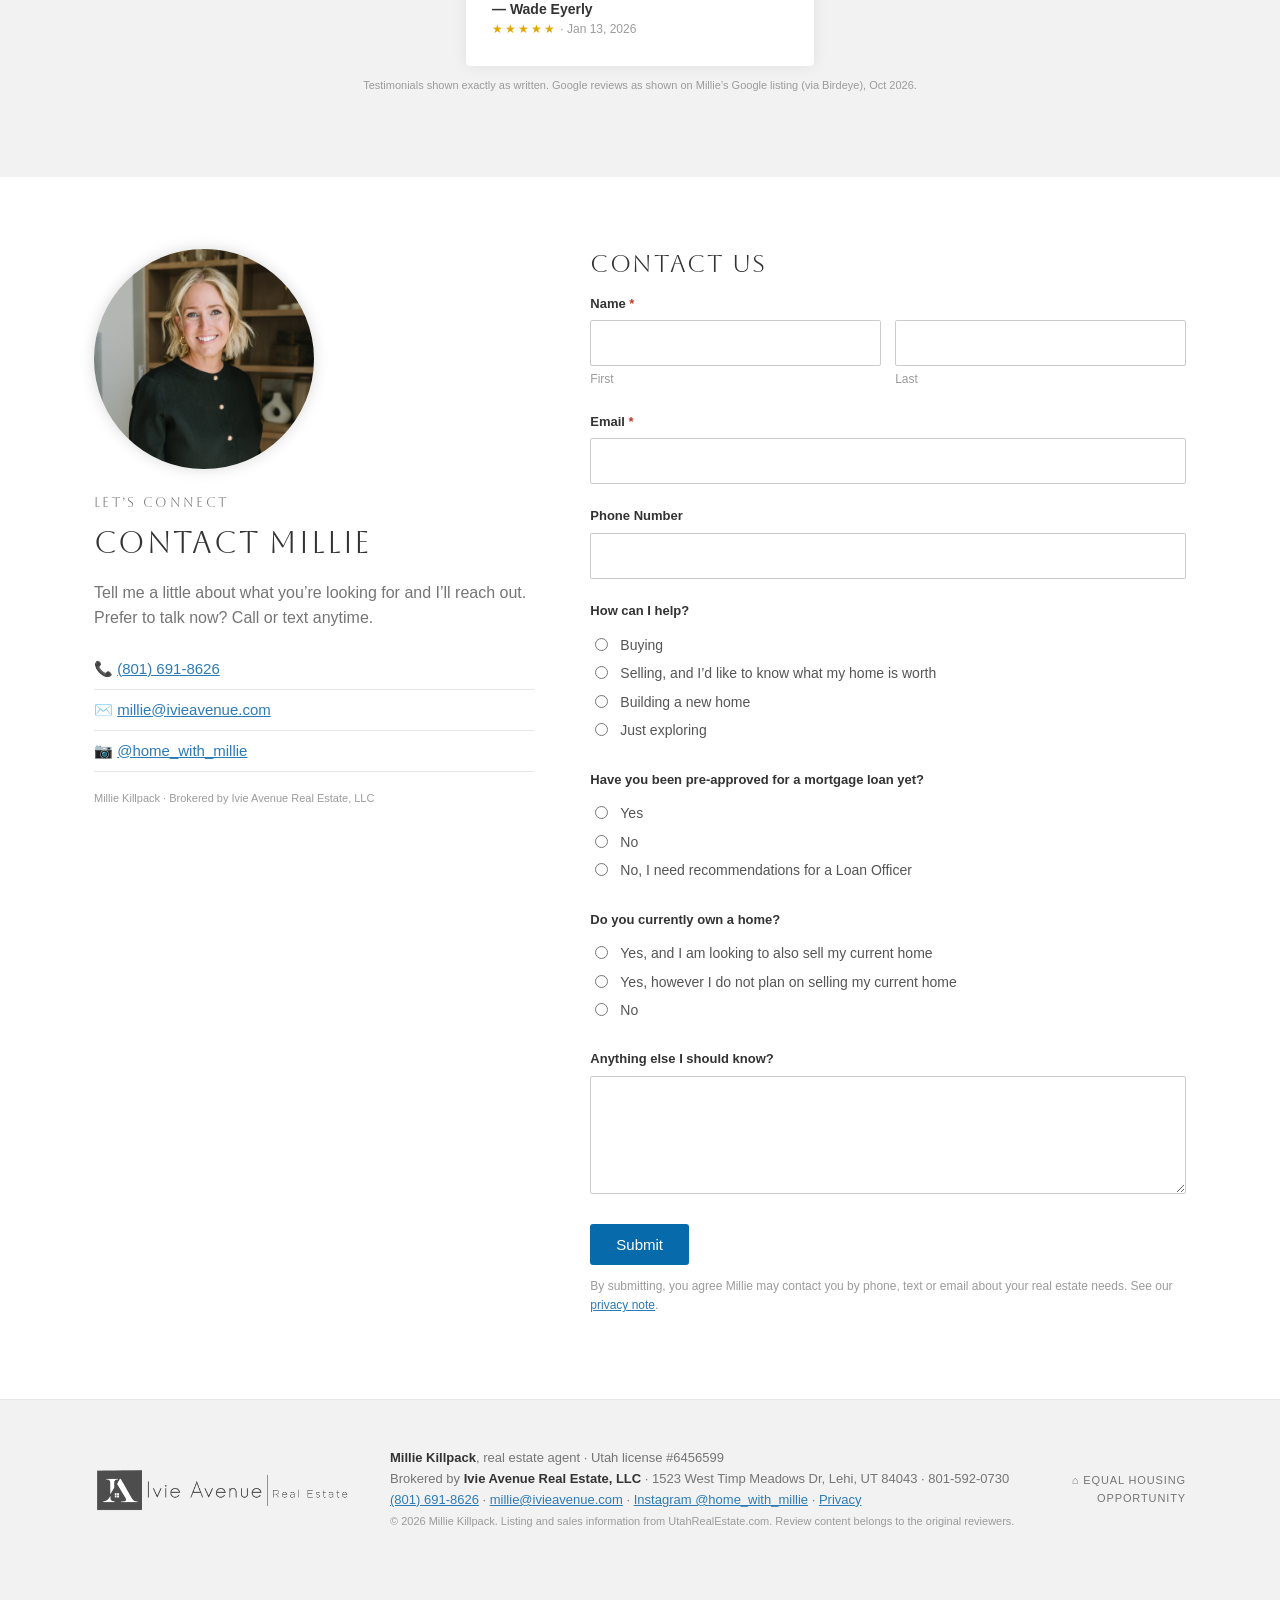
==== commit 483c7104: "Service area: Wasatch Front (Lehi home base)" ====
--- a/index.html
+++ b/index.html
@@ -1,5 +1,5 @@
 <!doctype html><html lang="en"><head><meta charset="utf-8"><meta name="viewport" content="width=device-width,initial-scale=1">
-<title>Millie Killpack | Lehi, Utah Real Estate Agent | Ivie Avenue Real Estate</title><meta name="description" content="Millie Killpack helps families buy, sell and build homes in Lehi and Utah County. Brokered by Ivie Avenue Real Estate, LLC.">
+<title>Millie Killpack | Lehi-based Wasatch Front Real Estate Agent | Ivie Avenue Real Estate</title><meta name="description" content="Millie Killpack helps families buy, sell and build homes across the Wasatch Front, from her home base in Lehi, Utah. Brokered by Ivie Avenue Real Estate, LLC.">
 <link rel="preload" href="fonts/aboreto.woff2" as="font" type="font/woff2" crossorigin><link rel="stylesheet" href="styles.css"></head><body>
 <div class="topbar">Millie Killpack, Real Estate Agent · Brokered by Ivie Avenue Real Estate, LLC · <a href="tel:+18016918626">(801) 691-8626</a> · <a href="https://www.instagram.com/home_with_millie/" target="_blank" rel="noopener">Instagram @home_with_millie</a></div>
 <header class="site"><div class="hdr"><a class="brand" href="index.html#top"><span class="nm">Millie Killpack</span><span class="bk">Ivie Avenue Real Estate, LLC</span></a>
@@ -7,7 +7,7 @@
 <nav class="main" id="nav"><ul><li><a href="index.html#about">About</a></li><li><a href="index.html#services">Buy · Sell · Build</a></li><li><a href="index.html#sold">Recent Sales</a></li><li><a href="index.html#areas">Areas</a></li><li><a href="rates.html">Mortgage Rates</a></li><li><a href="index.html#reviews">Reviews</a></li><li><a href="index.html#connect">Let’s Connect</a></li><li><a class="ig" href="https://www.instagram.com/home_with_millie/" target="_blank" rel="noopener" aria-label="Instagram @home_with_millie"><svg width="16" height="16" viewBox="0 0 24 24" fill="none" stroke="currentColor" stroke-width="1.8" aria-hidden="true"><rect x="3" y="3" width="18" height="18" rx="5"/><circle cx="12" cy="12" r="4"/><circle cx="17.5" cy="6.5" r="1" fill="currentColor"/></svg> <span>@home_with_millie</span></a></li></ul></nav></div></header>
 <main id="top">
 <section class="hero"><div class="wrap grid"><div>
-<p class="eyebrow">Lehi, Utah · Real estate agent</p>
+<p class="eyebrow">Lehi, Utah · Serving the Wasatch Front</p>
 <h1>Helping Utah families find home since 2006</h1>
 <p class="intro">Integrity, clear communication, and knowing the market inside and out. Buying, selling or building, I’m with you from the first showing to closing day.</p>
 <div class="ctas"><a class="btn" href="#connect">Let’s Connect</a><a class="btn ghost" href="#value">What’s my home worth?</a></div>
@@ -47,8 +47,8 @@
 <p class="src" style="margin-top:18px">Source: Millie Killpack’s UtahRealEstate.com roster, Oct 2026.</p>
 </div></section>
 
-<section id="areas"><div class="wrap center"><p class="eyebrow">Where I work</p><h2>Utah County &amp; the south valley</h2>
-<p class="lead">Lehi is home. I help clients across these communities:</p>
+<section id="areas"><div class="wrap center"><p class="eyebrow">Where I work</p><h2>Serving the Wasatch Front</h2>
+<p class="lead">Lehi is home base. I help clients up and down the Wasatch Front, including these communities:</p>
 <div class="areas"><span>Lehi</span><span>American Fork</span><span>Highland</span><span>Saratoga Springs</span><span>Eagle Mountain</span><span>Bluffdale</span><span>Orem</span><span>South Jordan</span><span>Riverton</span><span>Spanish Fork</span></div>
 <p class="src" style="margin-top:18px">Service areas as listed on Millie’s Zillow profile.</p>
 </div></section>
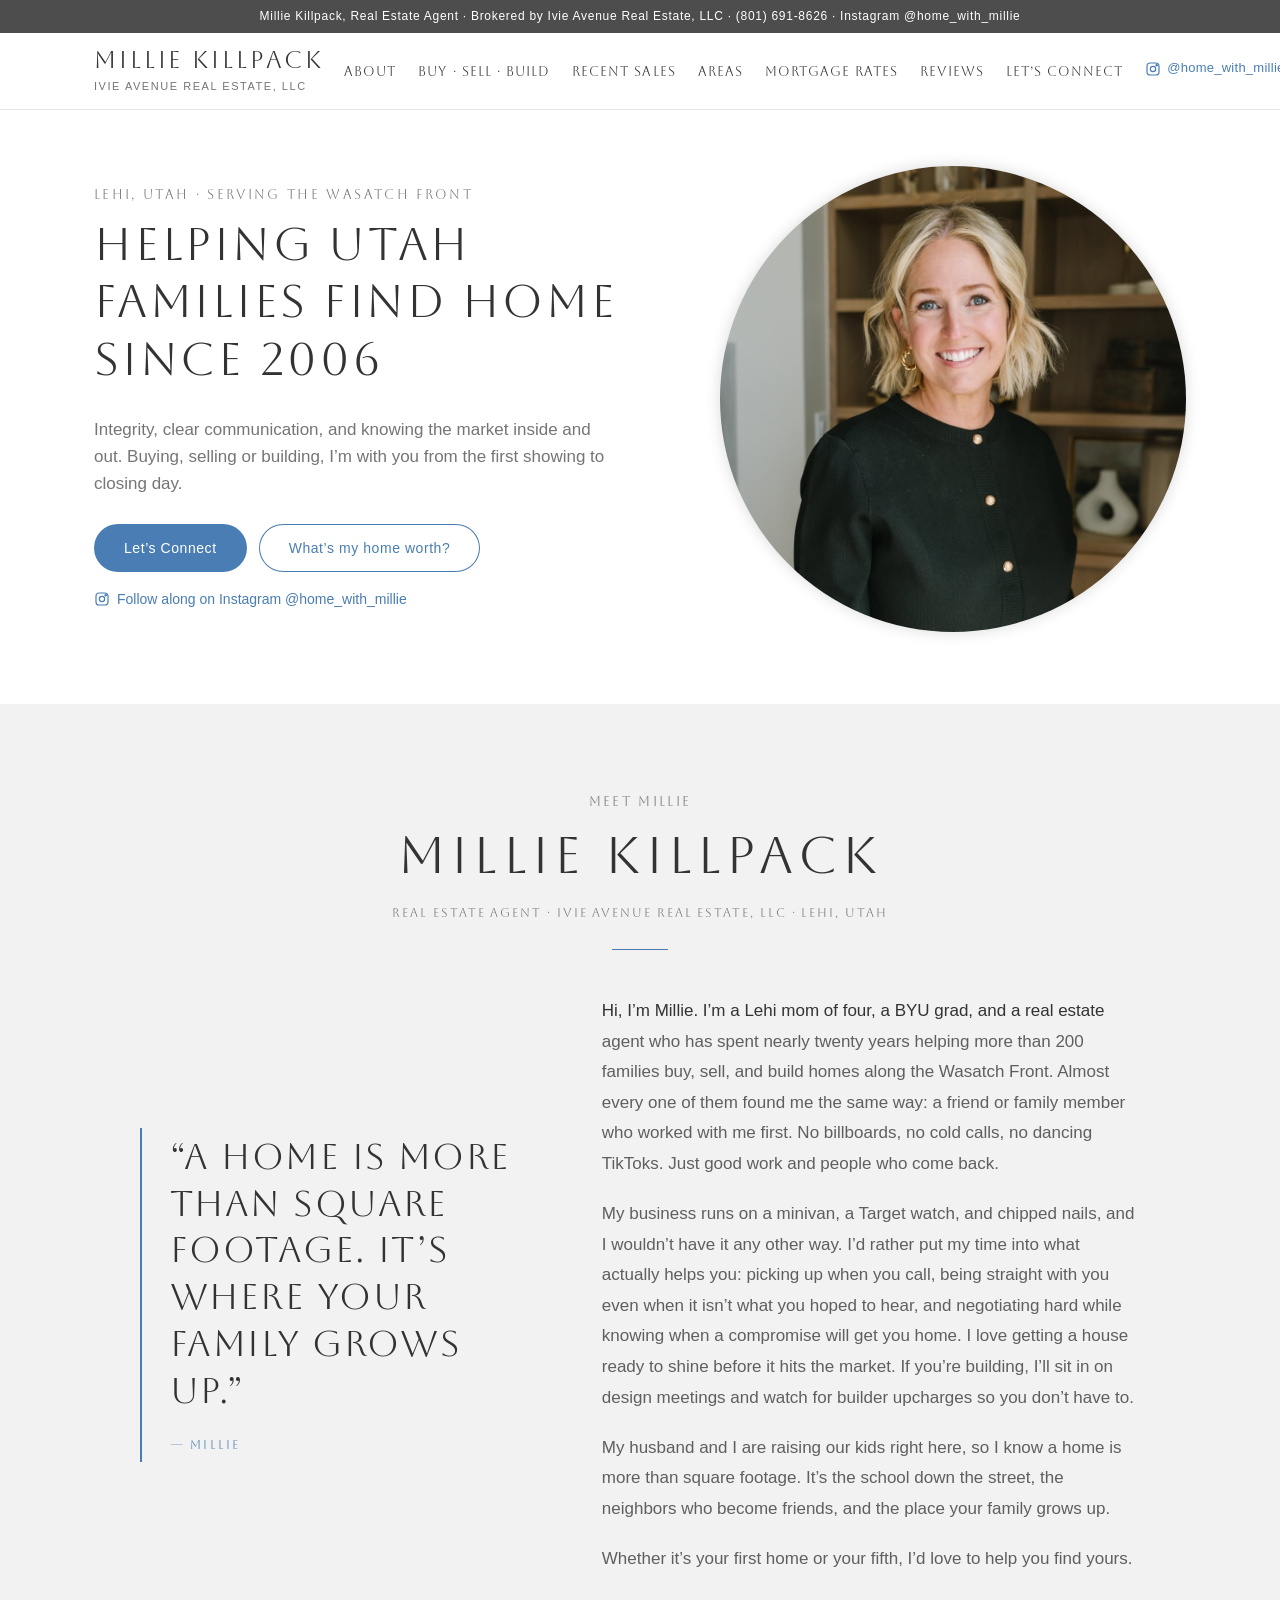
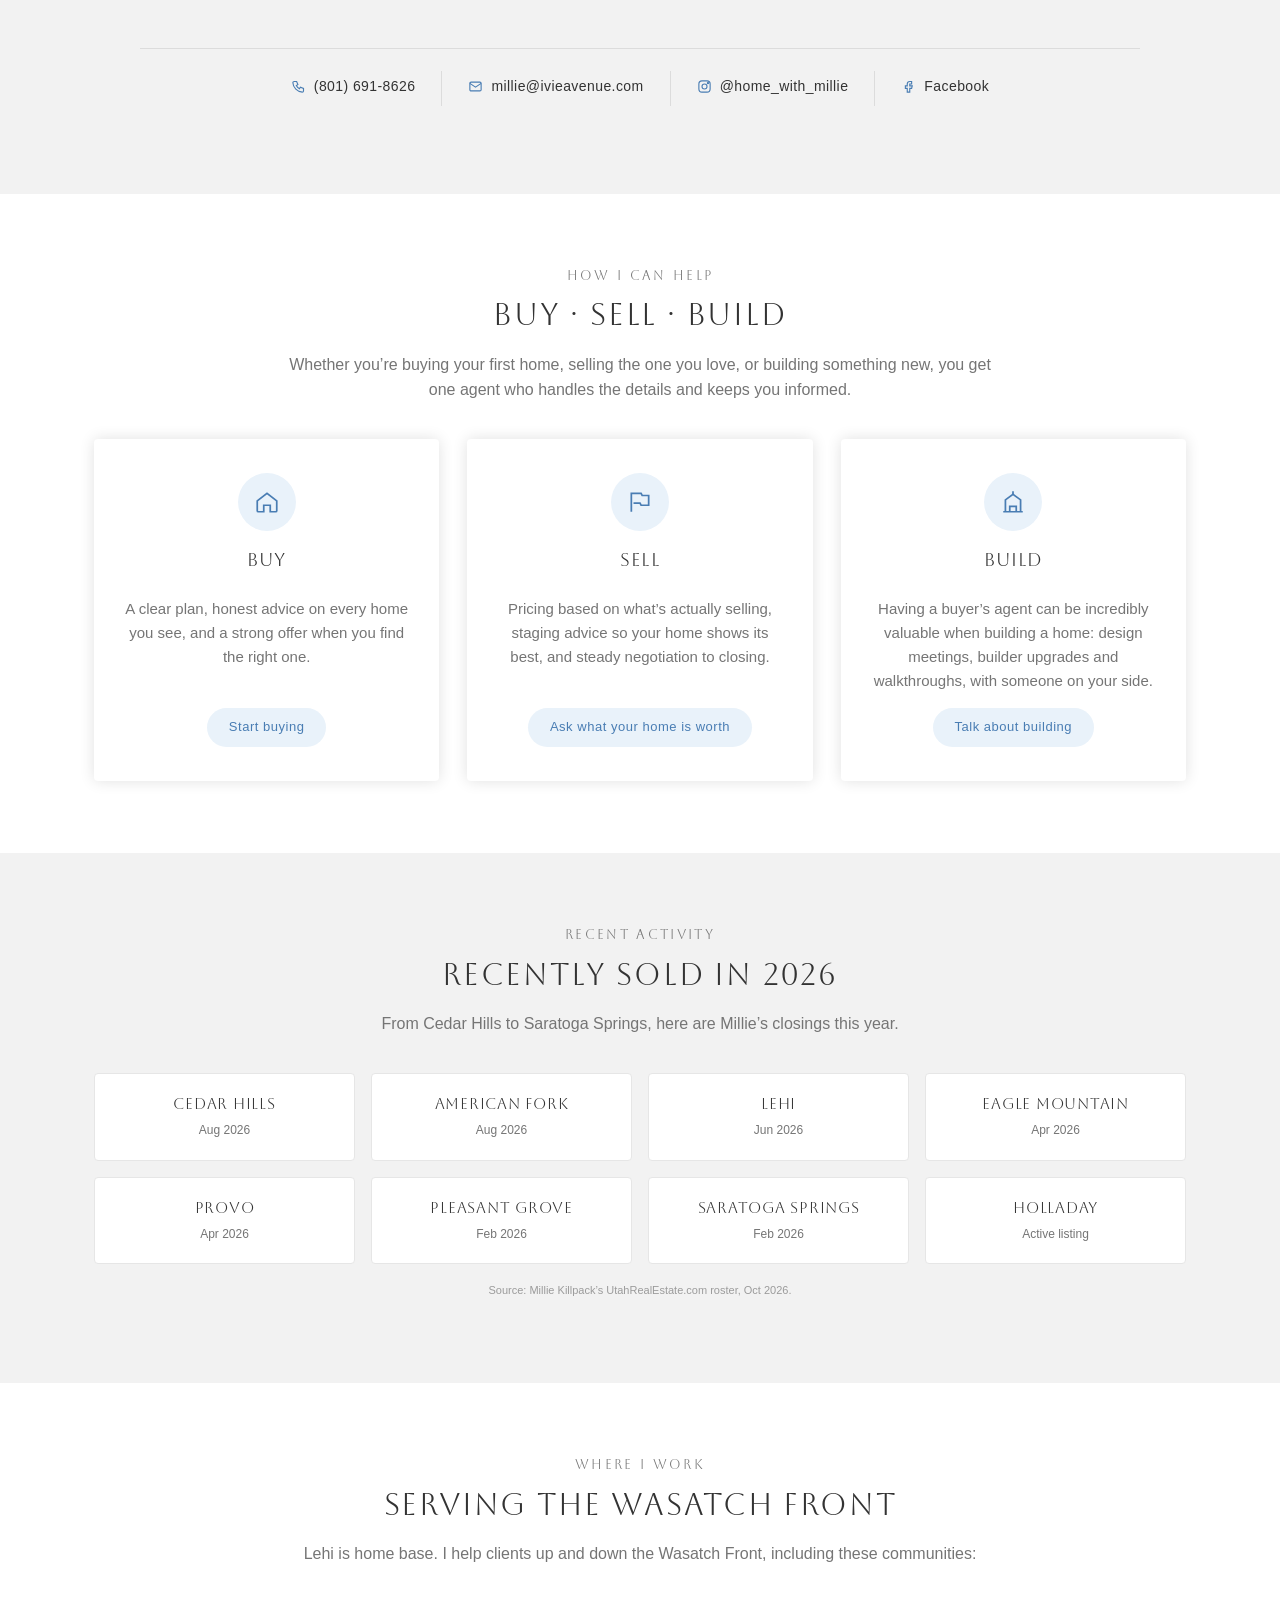
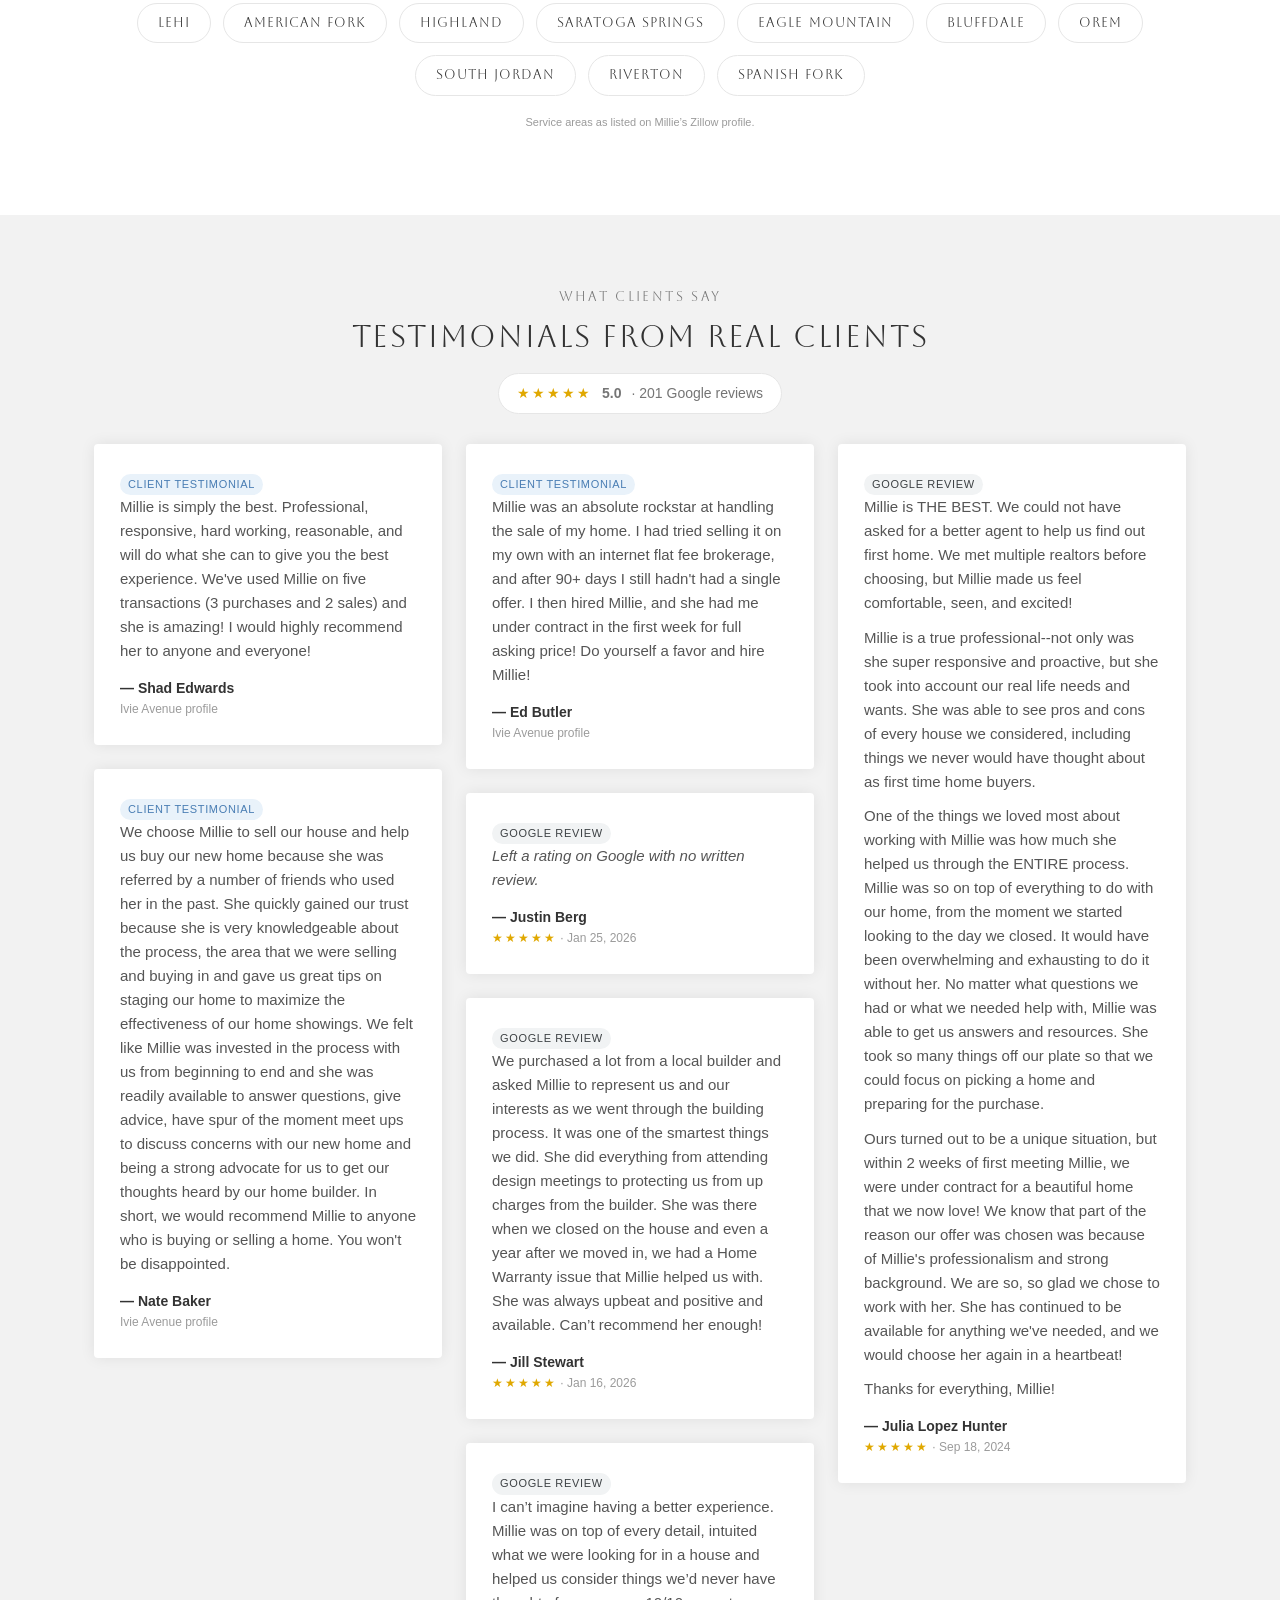
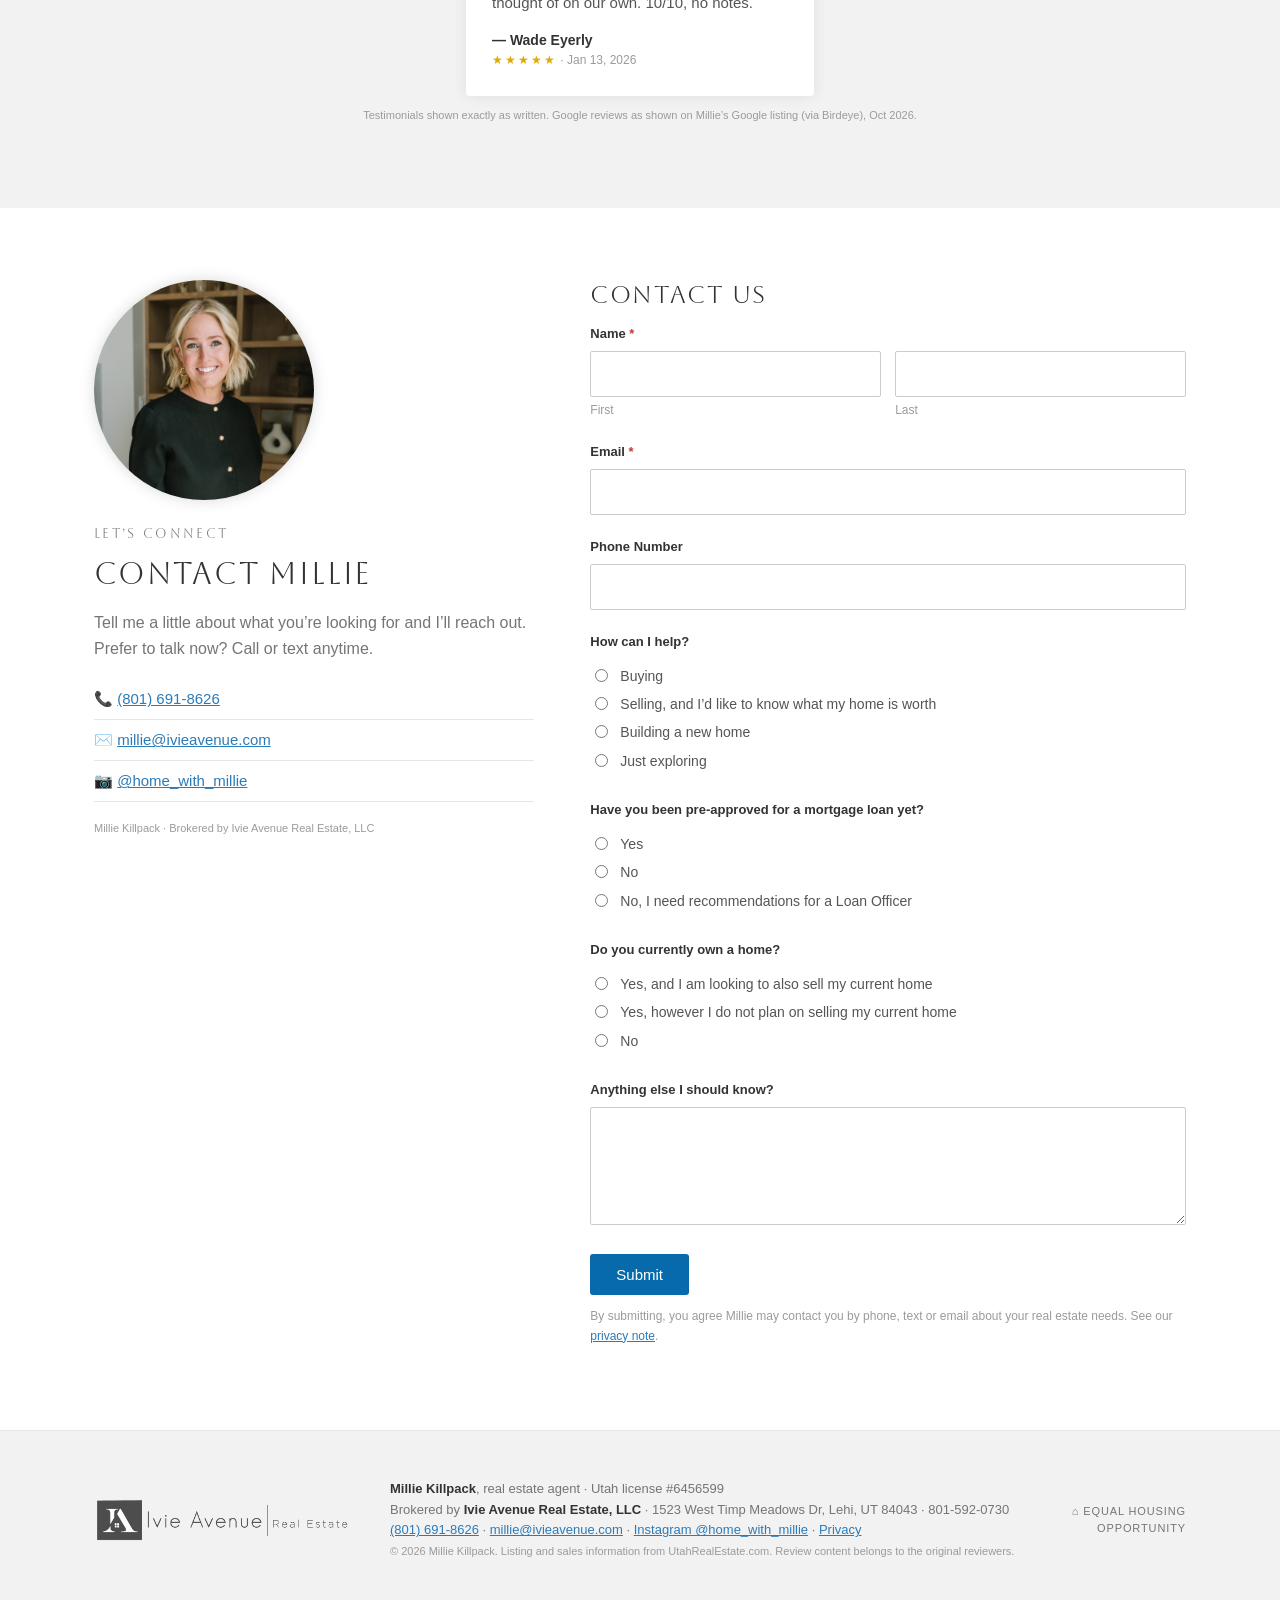
==== commit 4f31e2e2: "About: approved bio and pull quote" ====
--- a/index.html
+++ b/index.html
@@ -18,12 +18,12 @@
 <section class="band about2" id="about"><div class="wrap">
 <header class="about2-head"><p class="eyebrow">Meet Millie</p><h2>Millie Killpack</h2><p class="role">Real estate agent · Ivie Avenue Real Estate, LLC · Lehi, Utah</p></header>
 <div class="about2-grid">
-<blockquote class="pull"><p>“I will tell you the truth.”</p><cite>Millie</cite></blockquote>
+<blockquote class="pull"><p>“A home is more than square footage. It’s where your family grows up.”</p><cite>Millie</cite></blockquote>
 <div class="about2-bio">
-<p>Hi, I’m Millie. Since 2006, I’ve helped more than 200 families buy, sell, and build homes along the Wasatch Front. Almost every one of them found me the same way: a friend or family member who worked with me first. No billboards, no cold calls, no dancing TikToks. Just good work and happy clients.</p>
-<p>I’m not your typical agent. I drive a minivan, not a luxury car, and I’d rather put your time and money toward what actually helps you. That means returning calls quickly, telling you the truth, and negotiating hard for you, while knowing when a compromise will close the deal. I love getting a home ready to shine before it hits the market. If you’re building, I’ll sit in on design meetings and watch for builder upcharges so you don’t have to.</p>
-<p>Lehi is home. I graduated from BYU, and today my husband and I are raising our four kids here, so I know how much the right neighborhood matters.</p>
-<p>Whether it’s your first home or your fifth, I’d love to help. <a href="#connect">Let’s connect.</a></p>
+<p>Hi, I’m Millie. I’m a Lehi mom of four, a BYU grad, and a real estate agent who has spent nearly twenty years helping more than 200 families buy, sell, and build homes along the Wasatch Front. Almost every one of them found me the same way: a friend or family member who worked with me first. No billboards, no cold calls, no dancing TikToks. Just good work and people who come back.</p>
+<p>My business runs on a minivan, a Target watch, and chipped nails, and I wouldn’t have it any other way. I’d rather put my time into what actually helps you: picking up when you call, being straight with you even when it isn’t what you hoped to hear, and negotiating hard while knowing when a compromise will get you home. I love getting a house ready to shine before it hits the market. If you’re building, I’ll sit in on design meetings and watch for builder upcharges so you don’t have to.</p>
+<p>My husband and I are raising our kids right here, so I know a home is more than square footage. It’s the school down the street, the neighbors who become friends, and the place your family grows up.</p>
+<p>Whether it’s your first home or your fifth, I’d love to help you find yours.</p>
 </div></div>
 <ul class="about2-contact">
 <li><a href="tel:+18016918626"><svg width="15" height="15" viewBox="0 0 24 24" fill="none" stroke="currentColor" stroke-width="1.8" aria-hidden="true"><path d="M5 4h4l2 5-2.5 1.5a11 11 0 0 0 5 5L15 13l5 2v4a2 2 0 0 1-2 2A16 16 0 0 1 3 6a2 2 0 0 1 2-2"/></svg><span>(801) 691-8626</span></a></li>
